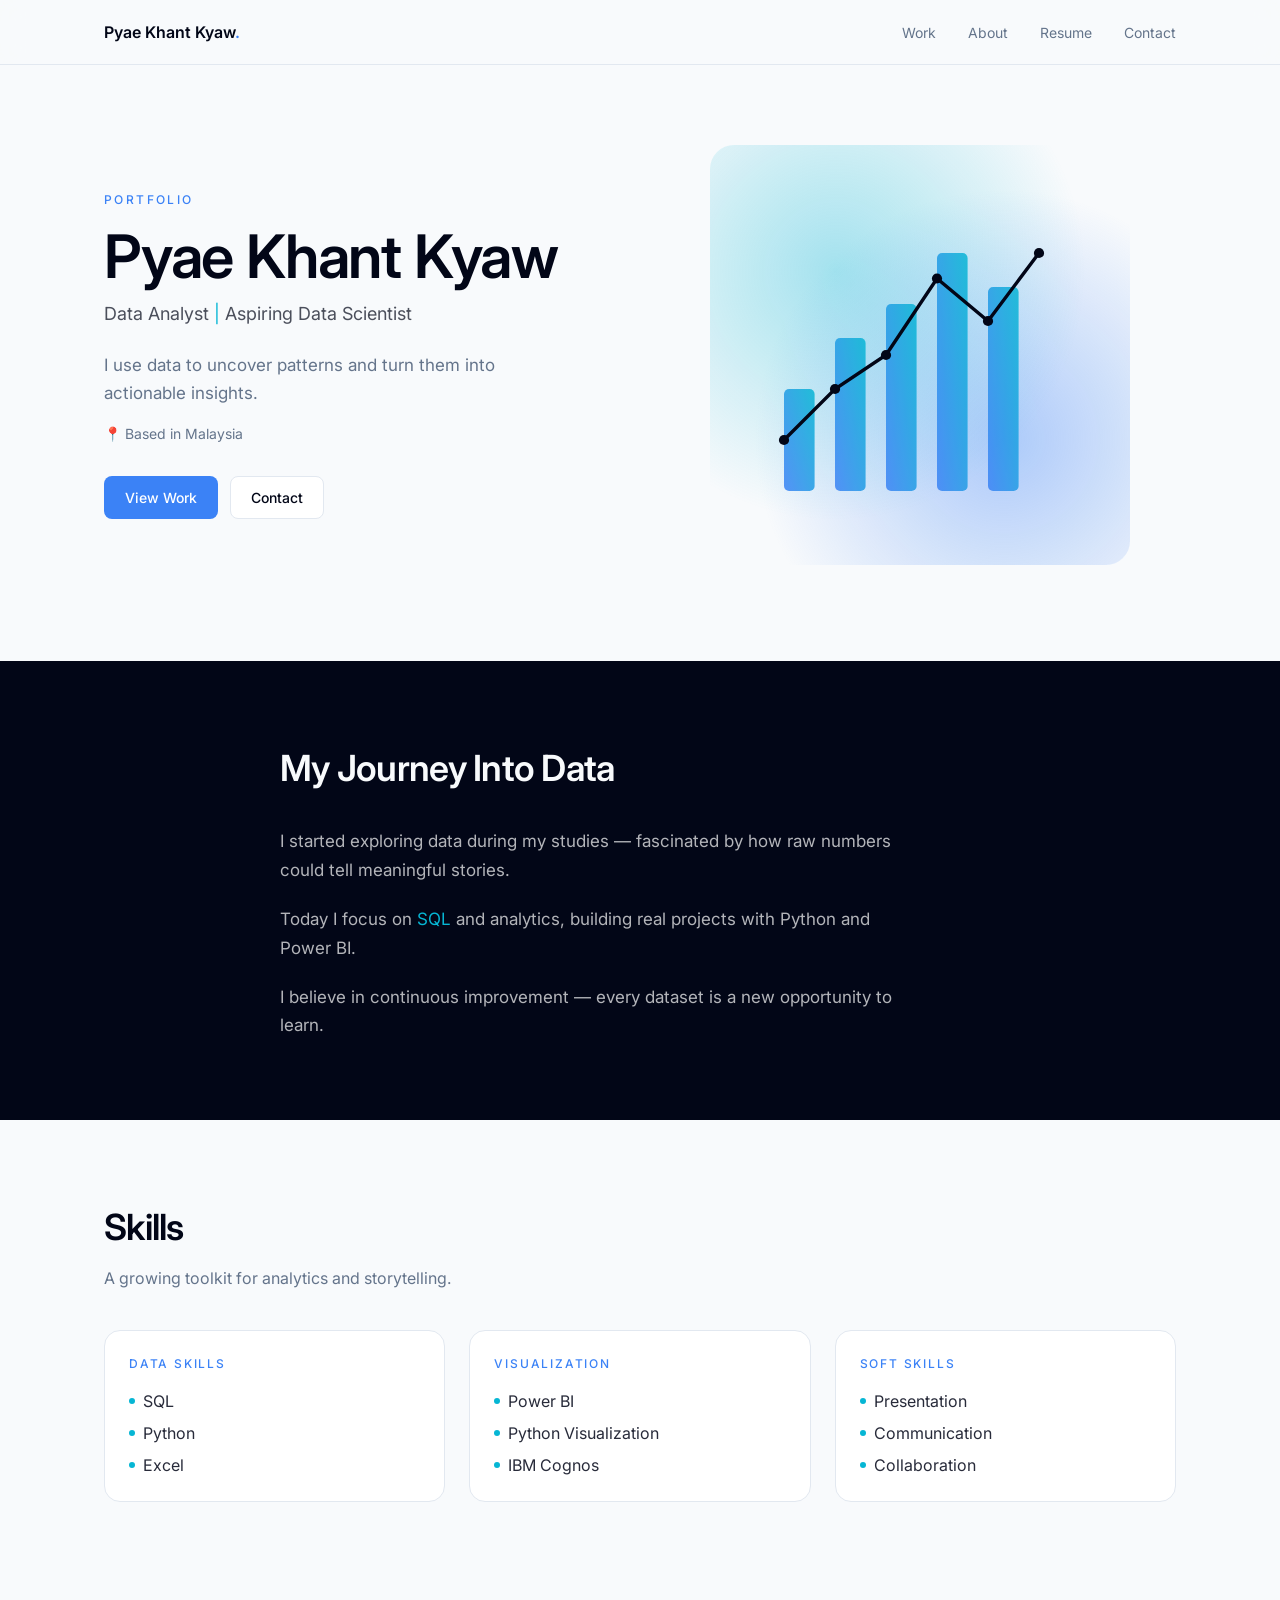
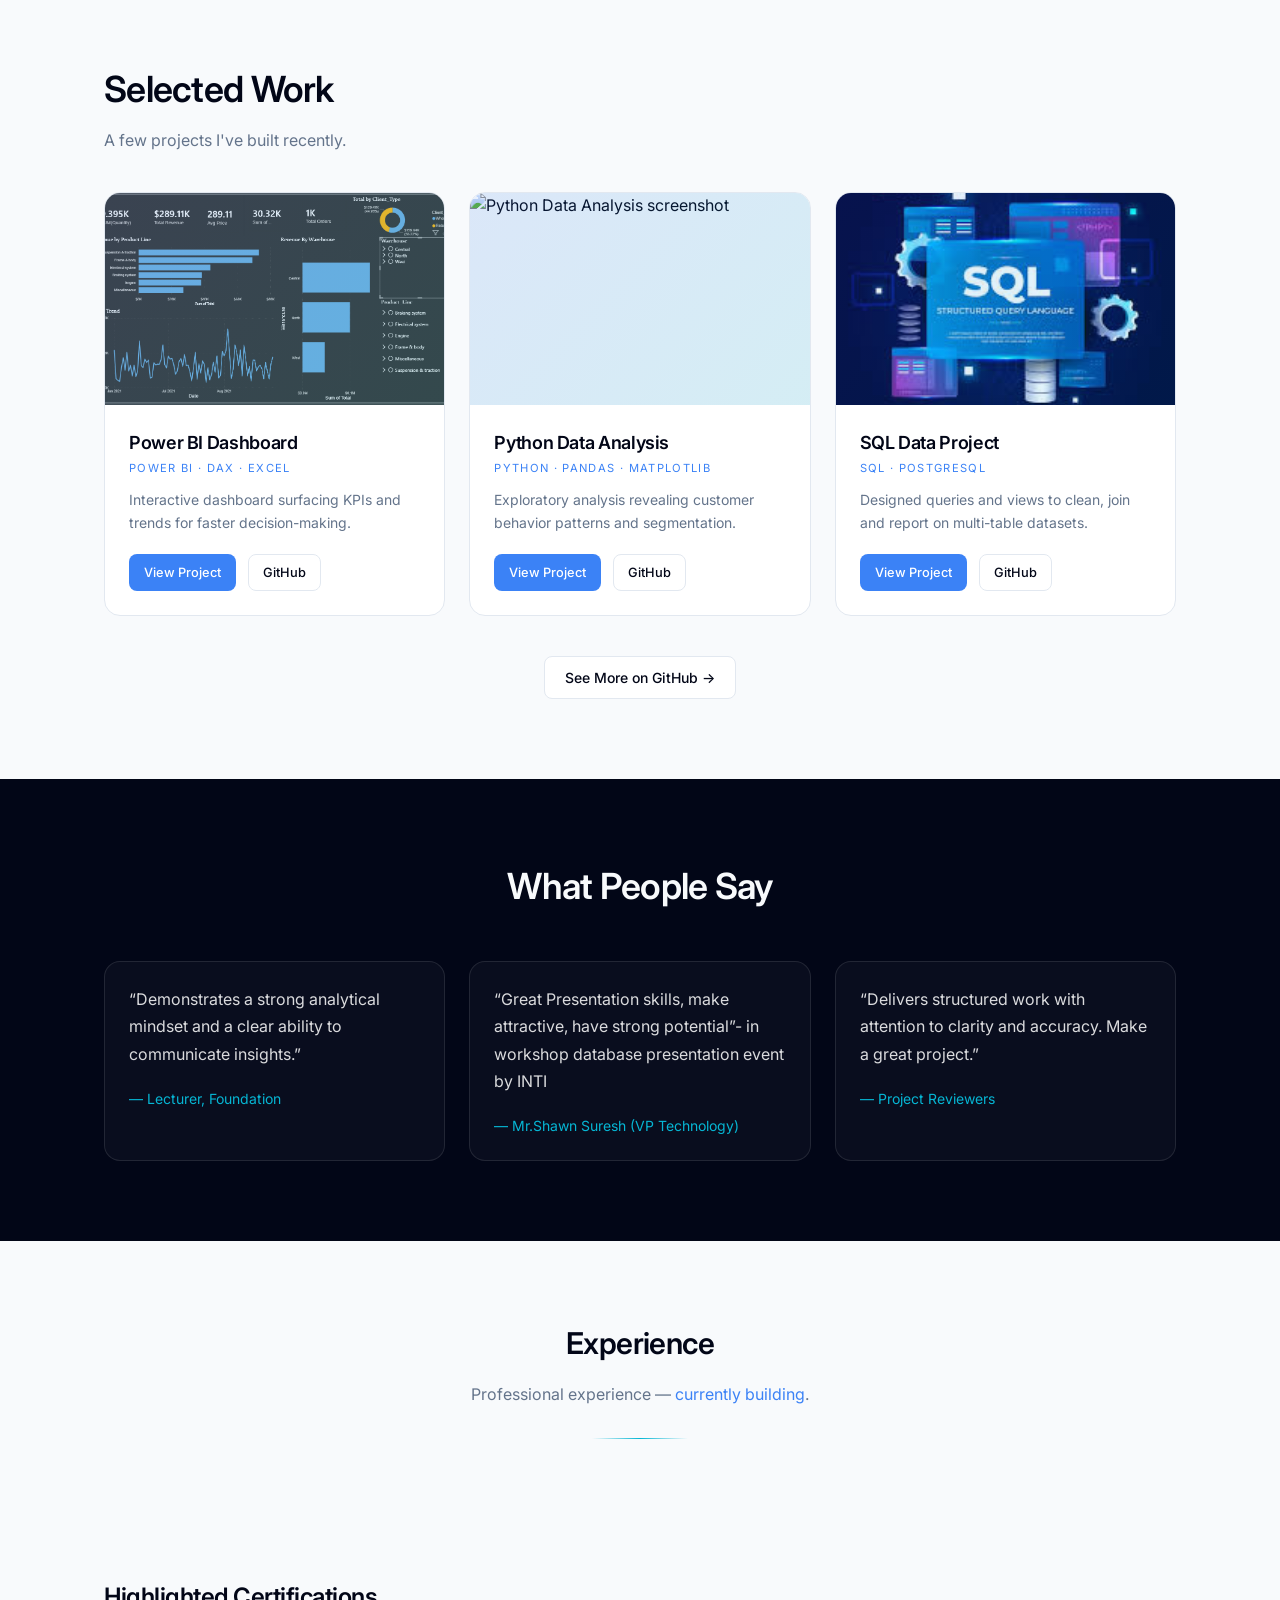
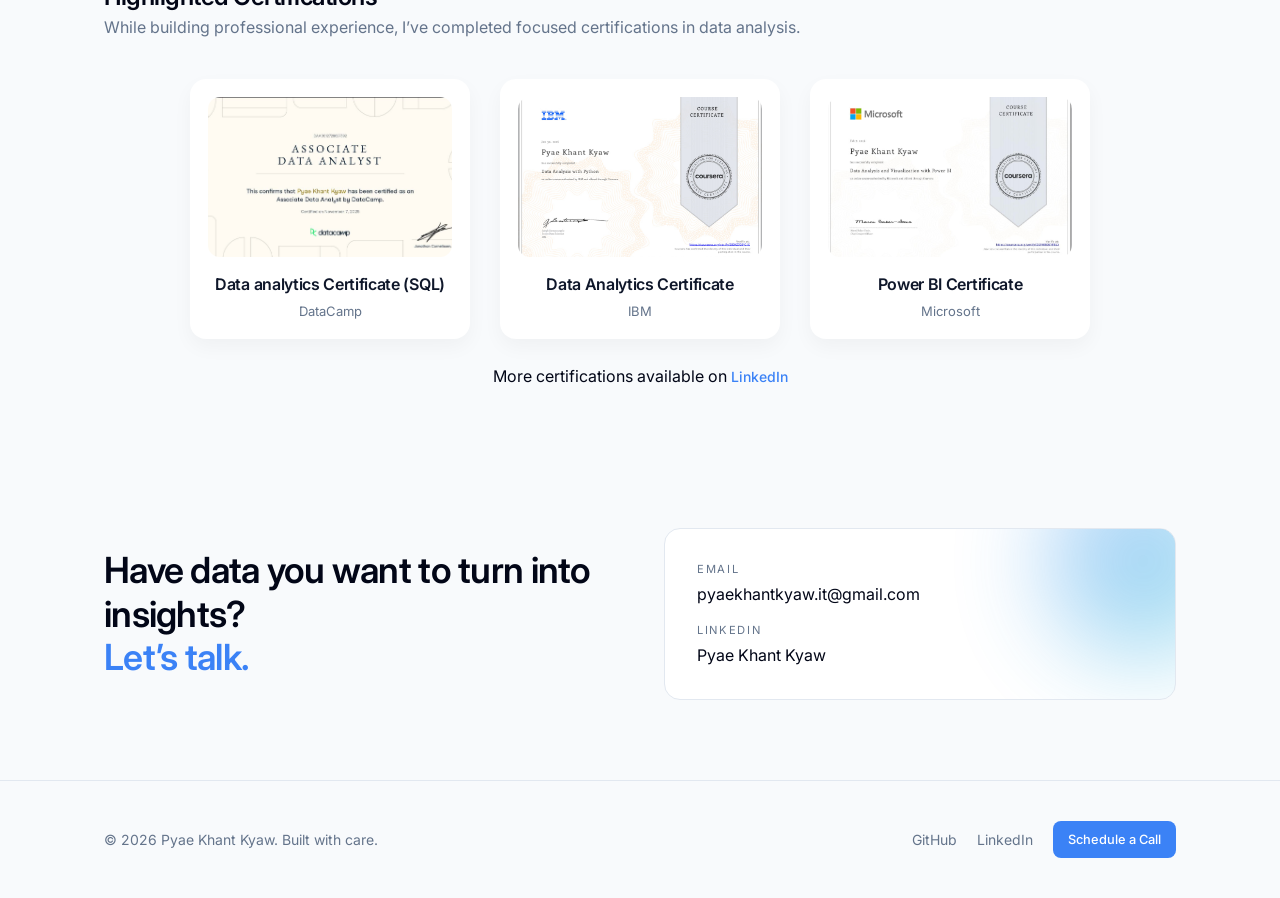
==== index.html @ e55e80cf "Add files via upload" ====
<!DOCTYPE html>
<html lang="en">
<head>
  <meta charset="UTF-8" />
  <meta name="viewport" content="width=device-width, initial-scale=1.0" />
  <title>Data Analyst Portfolio | Aspiring Data Scientist</title>
  <meta name="description" content="Portfolio of an aspiring Data Analyst & Data Scientist intern — projects in SQL, Python, and Power BI." />
  <link rel="stylesheet" href="styles.css" />
  <link rel="preconnect" href="https://fonts.googleapis.com">
  <link rel="preconnect" href="https://fonts.gstatic.com" crossorigin>
  <link href="https://fonts.googleapis.com/css2?family=Inter:wght@400;500;600;700&display=swap" rel="stylesheet">
</head>
<body>

  <!-- ============== NAVBAR ============== -->
  <header class="navbar">
    <nav class="nav-container">
      <a href="#home" class="nav-logo">Pyae Khant Kyaw<span class="dot">.</span></a>
      <ul class="nav-links">
        <li><a href="#work">Work</a></li>
        <li><a href="about.html">About</a></li>
        <li><a href="#resume">Resume</a></li>
        <li><a href="#contact">Contact</a></li>
      </ul>
    </nav>
  </header>

  <main>

    <!-- ============== HERO ============== -->
    <section id="home" class="hero">
      <div class="hero-left">
        <p class="eyebrow">Portfolio</p>
        <h1>Pyae Khant Kyaw</h1>
        <p class="title">Data Analyst <span class="sep">|</span> Aspiring Data Scientist</p>
        <p class="value">I use data to uncover patterns and turn them into actionable insights.</p>
        <p class="location">📍 Based in Malaysia</p>
        <div class="btn-row">
          <a href="#work" class="btn btn-primary">View Work</a>
          <a href="#contact" class="btn btn-outline">Contact</a>
        </div>
      </div>

      <div class="hero-right">
        <div class="viz-card">
          <div class="viz-glow"></div>
          <svg viewBox="0 0 200 200" class="viz-svg" xmlns="http://www.w3.org/2000/svg">
            <defs>
              <linearGradient id="g1" x1="0" y1="1" x2="1" y2="0">
                <stop offset="0%" stop-color="#3B82F6" />
                <stop offset="100%" stop-color="#06B6D4" />
              </linearGradient>
            </defs>
            <g fill="url(#g1)" opacity="0.85">
              <rect x="20"  y="120" width="18" height="60"  rx="3" />
              <rect x="50"  y="90"  width="18" height="90"  rx="3" />
              <rect x="80"  y="70"  width="18" height="110" rx="3" />
              <rect x="110" y="40"  width="18" height="140" rx="3" />
              <rect x="140" y="60"  width="18" height="120" rx="3" />
            </g>
            <polyline fill="none" stroke="#020617" stroke-width="2" stroke-linecap="round"
              points="20,150 50,120 80,100 110,55 140,80 170,40" />
            <g fill="#020617">
              <circle cx="20"  cy="150" r="3" />
              <circle cx="50"  cy="120" r="3" />
              <circle cx="80"  cy="100" r="3" />
              <circle cx="110" cy="55"  r="3" />
              <circle cx="140" cy="80"  r="3" />
              <circle cx="170" cy="40"  r="3" />
            </g>
          </svg>
        </div>
      </div>
    </section>

    <!-- ============== JOURNEY (dark) ============== -->
    <section id="about" class="journey">
      <div class="container">
        <h2>My Journey Into Data</h2>
        <div class="journey-text">
          <p>I started exploring data during my studies — fascinated by how raw numbers could tell meaningful stories.</p>
          <p>Today I focus on <span class="cyan">SQL</span> and analytics, building real projects with Python and Power BI.</p>
          <p>I believe in continuous improvement — every dataset is a new opportunity to learn.</p>
        </div>
      </div>
    </section>

    <!-- ============== SKILLS ============== -->
    <section class="skills">
      <div class="container">
        <h2>Skills</h2>
        <p class="section-sub">A growing toolkit for analytics and storytelling.</p>
        <div class="skills-grid">
          <div class="skill-card">
            <h3>Data Skills</h3>
            <ul>
              <li>SQL</li><li>Python</li><li>Excel</li>
            </ul>
          </div>
          <div class="skill-card">
            <h3>Visualization</h3>
            <ul>
              <li>Power BI</li><li>Python Visualization</li><li>IBM Cognos</li>
            </ul>
          </div>
          <div class="skill-card">
            <h3>Soft Skills</h3>
            <ul>
              <li>Presentation</li><li>Communication</li><li>Collaboration</li>
            </ul>
          </div>
        </div>
      </div>
    </section>

    <!-- ============== WORK ============== -->
    <section id="work" class="work">
      <div class="container">
        <h2>Selected Work</h2>
        <p class="section-sub">A few projects I've built recently.</p>

        <div class="projects-grid">

          <!-- Project 1 -->
          <article class="project-card">
            <div class="project-img">
              <!-- TODO: add your project screenshot -->
              <img src="images/executive_summary.png" alt="Power BI Dashboard screenshot" />
              <div class="project-img-overlay"></div>
            </div>
            <div class="project-body">
              <h3>Power BI Dashboard</h3>
              <p class="tools">Power BI · DAX · Excel</p>
              <p class="desc">Interactive dashboard surfacing KPIs and trends for faster decision-making.</p>
              <div class="btn-row small">
                <a href="https://github.com/pyaekhantkyaw/powerbi-automotive-sales-analysis/blob/main/README.md" class="btn btn-primary btn-sm">View Project</a>
                <a href="https://github.com/pyaekhantkyaw/powerbi-automotive-sales-analysis" class="btn btn-outline btn-sm">GitHub</a>
              </div>
            </div>
          </article>

          <!-- Project 2 -->
          <article class="project-card">
            <div class="project-img">
              <!-- TODO: add your project screenshot -->
              <img src="images/Python_Visual.png" alt="Python Data Analysis screenshot" />
              <div class="project-img-overlay"></div>
            </div>
            <div class="project-body">
              <h3>Python Data Analysis</h3>
              <p class="tools">Python · Pandas · Matplotlib</p>
              <p class="desc">Exploratory analysis revealing customer behavior patterns and segmentation.</p>
              <div class="btn-row small">
                <a href="https://github.com/pyaekhantkyaw/saleops_python_visual/blob/main/Python_Visual3.ipynb" class="btn btn-primary btn-sm">View Project</a>
                <a href="https://github.com/pyaekhantkyaw/saleops_python_visual" class="btn btn-outline btn-sm">GitHub</a>
              </div>
            </div>
          </article>

          <!-- Project 3 -->
          <article class="project-card">
            <div class="project-img">
              <!-- TODO: add your project screenshot -->
              <img src="images/images.jpg" alt="SQL Data Project screenshot" />
              <div class="project-img-overlay"></div>
            </div>
            <div class="project-body">
              <h3>SQL Data Project</h3>
              <p class="tools">SQL · PostgreSQL</p>
              <p class="desc">Designed queries and views to clean, join and report on multi-table datasets.</p>
              <div class="btn-row small">
                <a href="https://github.com/pyaekhantkyaw/saleops_business_analysis/blob/main/SaleOps_Business_Acumen.ipynb" class="btn btn-primary btn-sm">View Project</a>
                <a href="https://github.com/pyaekhantkyaw/saleops_business_analysis" class="btn btn-outline btn-sm">GitHub</a>
              </div>
            </div>
          </article>

        </div>

        <div class="see-more">
          <a href="https://github.com/pyaekhantkyaw" class="btn btn-outline">See More on GitHub →</a>
        </div>
      </div>
    </section>

    <!-- ============== TESTIMONIALS (dark) ============== -->
    <section class="testimonials">
      <div class="container center">
        <h2>What People Say</h2>
        <div class="quotes-grid">
          <blockquote>
            <p>“Demonstrates a strong analytical mindset and a clear ability to communicate insights.”</p>
            <footer>— Lecturer, Foundation</footer>
          </blockquote>
          <blockquote>
            <p>“Great Presentation skills, make attractive, have strong potential”- in workshop database presentation event by INTI</p>
            <footer>— Mr.Shawn Suresh (VP Technology)</footer>
          </blockquote>
          <blockquote>
            <p>“Delivers structured work with attention to clarity and accuracy. Make a great project.”</p>
            <footer>— Project Reviewers</footer>
          </blockquote>
        </div>
      </div>
    </section>

    <!-- ============== EXPERIENCE ============== -->
    <section id="resume" class="experience">
      <div class="container center">
        <h2>Experience</h2>
        <p class="muted">Professional experience — <span class="blue">currently building</span>.</p>
        <div class="divider"></div>
      </div>
    </section>
		<!-- ============== CERTIFICATIONS ============== -->
		<section id="certifications" class="certifications">
			<div class="container">

				<h2>Highlighted Certifications</h2>
				<p class="muted">
					While building professional experience, I’ve completed focused certifications in data analysis.
				</p>

				<div class="cert-grid">

					<div class="cert-card">
						<div class="cert-img">
							<img src="images/datacampsql.jpg" alt="SQL Certificate">
						</div>
						<h3>Data analytics Certificate (SQL)</h3>
						<p>DataCamp</p>
					</div>

					<div class="cert-card">
						<div class="cert-img">
							<img src="images/python.jpg" alt="Data Analytics Certificate">
						</div>
						<h3>Data Analytics Certificate</h3>
						<p>IBM</p>
					</div>

					<div class="cert-card">
						<div class="cert-img">
							<img src="images/powerbi.jpg" alt="Power BI Certificate">
						</div>
						<h3>Power BI Certificate</h3>
						<p>Microsoft</p>
					</div>

				</div>

				<p class="more">
					More certifications available on 
					<a href="https://www.linkedin.com/in/pyae-khant-kyaw-591726390/" target="_blank">LinkedIn</a>
				</p>

			</div>
		</section>
    <!-- ============== CONTACT ============== -->
    <section id="contact" class="contact">
      <div class="container contact-grid">
        <div>
          <h2>
            Have data you want to turn into insights?<br />
            <span class="blue">Let’s talk.</span>
          </h2>
        </div>
        <div class="contact-card">
          <div class="contact-glow"></div>
          <div class="contact-item">
            <p class="label">Email</p>
            <p class="value-line"><a href="mailto:pyaekhantkyaw.it@gmail.com">pyaekhantkyaw.it@gmail.com</a></p>
          </div>
          <div class="contact-item">
            <p class="label">LinkedIn</p>
            <p class="value-line"><a href="https://www.linkedin.com/in/pyae-khant-kyaw-591726390/" target="_blank">Pyae Khant Kyaw</a></p>
          </div>
        </div>
      </div>
    </section>

  </main>

  <!-- ============== FOOTER ============== -->
  <footer class="footer">
    <div class="container footer-inner">
      <p class="muted small">© <span id="year"></span> Pyae Khant Kyaw. Built with care.</p>
      <div class="footer-links">
        <a href="https://github.com/pyaekhantkyaw">GitHub</a>
        <a href="https://www.linkedin.com/in/pyae-khant-kyaw-591726390/">LinkedIn</a>
        <a href="https://calendar.google.com/calendar/u/0?cid=Y2ZiMjM1ZjU1NjY0MGQ3ZDFmNWQ0ZWYyZDZlMmE2YzA1ZGVkMGUxMDE3NmE3ZjllOTNkNTdiM2YxNDUwNTkzNUBncm91cC5jYWxlbmRhci5nb29nbGUuY29t" class="btn btn-primary btn-sm">Schedule a Call</a>
      </div>
    </div>
  </footer>

  <script>document.getElementById('year').textContent = new Date().getFullYear();</script>
</body>
</html>
---- styles.css ----
/* ============================================
   Personal Portfolio — Clean, Minimal, Data-Focused
   Palette: #F8FAFC bg · #020617 dark · #3B82F6 blue · #06B6D4 cyan
   ============================================ */

/* ---------- Reset & Base ---------- */
*, *::before, *::after { box-sizing: border-box; }
html { scroll-behavior: smooth; }
body {
  margin: 0;
  font-family: 'Inter', -apple-system, BlinkMacSystemFont, 'Segoe UI', sans-serif;
  background-color: #F8FAFC;
  color: #020617;
  line-height: 1.5;
  -webkit-font-smoothing: antialiased;
}
img { max-width: 100%; display: block; }
a { color: inherit; text-decoration: none; }
ul { list-style: none; padding: 0; margin: 0; }
h1, h2, h3 { margin: 0; letter-spacing: -0.02em; font-weight: 600; }
p { margin: 0; }

.container { max-width: 1120px; margin: 0 auto; padding: 0 24px; }
.center { text-align: center; }
.muted { color: #64748B; }
.small { font-size: 0.875rem; }
.blue { color: #3B82F6; }
.cyan { color: #06B6D4; }

.section-sub { color: #64748B; margin-top: 12px; }

/* ---------- Buttons ---------- */
.btn {
  display: inline-flex;
  align-items: center;
  justify-content: center;
  padding: 10px 20px;
  border-radius: 8px;
  font-size: 0.875rem;
  font-weight: 500;
  transition: all 0.2s ease;
  cursor: pointer;
  border: 1px solid transparent;
}
.btn-sm { padding: 8px 14px; font-size: 0.8rem; }
.btn-primary { background: #3B82F6; color: #fff; }
.btn-primary:hover { background: #2563EB; }
.btn-outline {
  background: #fff;
  color: #020617;
  border-color: #E2E8F0;
}
.btn-outline:hover { background: #F1F5F9; }
.btn-row { margin-top: 32px; display: flex; flex-wrap: wrap; gap: 12px; }
.btn-row.small { margin-top: 20px; }

/* ---------- Navbar ---------- */
.navbar {
  position: sticky; top: 0; z-index: 50;
  background: rgba(248, 250, 252, 0.8);
  backdrop-filter: blur(12px);
  -webkit-backdrop-filter: blur(12px);
  border-bottom: 1px solid #E2E8F0;
}
.nav-container {
  max-width: 1120px; margin: 0 auto; padding: 0 24px;
  height: 64px; display: flex; align-items: center; justify-content: space-between;
}
.nav-logo { font-weight: 600; font-size: 1rem; }
.nav-logo .dot { color: #3B82F6; }
.nav-links { display: flex; gap: 32px; font-size: 0.875rem; }
.nav-links a { color: #64748B; transition: color 0.15s; }
.nav-links a:hover { color: #020617; }

/* ---------- Hero ---------- */
.hero {
  max-width: 1120px; margin: 0 auto;
  padding: 80px 24px 96px;
  display: grid; grid-template-columns: 1fr 1fr; gap: 48px;
  align-items: center;
}
.eyebrow {
  text-transform: uppercase;
  letter-spacing: 0.2em; font-size: 0.75rem;
  color: #3B82F6; font-weight: 500; margin-bottom: 16px;
}
.hero h1 { font-size: clamp(2.5rem, 5vw, 3.75rem); line-height: 1.05; }
.hero .title { margin-top: 12px; font-size: 1.125rem; color: rgba(2, 6, 23, 0.7); }
.hero .title .sep { color: #06B6D4; }
.hero .value {
  margin-top: 24px; font-size: 1.0625rem; color: #64748B;
  max-width: 28rem; line-height: 1.65;
}
.hero .location { margin-top: 16px; color: #64748B; font-size: 0.875rem; }

/* hero data viz */
.hero-right { display: flex; justify-content: center; }
.viz-card {
  position: relative; width: 100%; max-width: 420px; aspect-ratio: 1 / 1;
  border-radius: 24px;
}
.viz-glow {
  position: absolute; inset: 0; border-radius: 24px;
  background:
    radial-gradient(circle at 30% 30%, rgba(6, 182, 212, 0.35), transparent 60%),
    radial-gradient(circle at 70% 70%, rgba(59, 130, 246, 0.40), transparent 60%);
}
.viz-svg { position: absolute; inset: 0; width: 100%; height: 100%; padding: 40px; }

/* ---------- Journey (dark) ---------- */
.journey {
  background: #020617; color: #F8FAFC;
}
.journey .container { max-width: 768px; padding-top: 80px; padding-bottom: 80px; }
.journey h2 { font-size: clamp(1.875rem, 3vw, 2.25rem); }
.journey-text { margin-top: 32px; max-width: 640px; display: flex; flex-direction: column; gap: 20px; }
.journey-text p { color: rgba(255, 255, 255, 0.7); font-size: 1.0625rem; line-height: 1.7; }

/* ---------- Skills ---------- */
.skills { padding: 80px 0; }
.skills h2 { font-size: clamp(1.875rem, 3vw, 2.25rem); }
.skills-grid {
  margin-top: 40px; display: grid; gap: 24px;
  grid-template-columns: repeat(3, 1fr);
}
.skill-card {
  background: #fff; border: 1px solid #E2E8F0; border-radius: 16px; padding: 24px;
  transition: box-shadow 0.2s;
}
.skill-card:hover { box-shadow: 0 1px 3px rgba(2, 6, 23, 0.05); }
.skill-card h3 {
  text-transform: uppercase; letter-spacing: 0.15em;
  font-size: 0.75rem; color: #3B82F6; font-weight: 500;
}
.skill-card ul { margin-top: 16px; display: flex; flex-direction: column; gap: 8px; }
.skill-card li { color: rgba(2, 6, 23, 0.85); display: flex; align-items: center; gap: 8px; }
.skill-card li::before {
  content: ''; display: inline-block;
  width: 6px; height: 6px; border-radius: 50%; background: #06B6D4;
}

/* ---------- Work ---------- */
.work { padding: 80px 0; }
.work h2 { font-size: clamp(1.875rem, 3vw, 2.25rem); }
.projects-grid {
  margin-top: 40px; display: grid; gap: 24px;
  grid-template-columns: repeat(3, 1fr);
}
.project-card {
  background: #fff; border: 1px solid #E2E8F0; border-radius: 16px;
  overflow: hidden; display: flex; flex-direction: column;
  transition: box-shadow 0.2s, transform 0.2s;
}
.project-card:hover { box-shadow: 0 8px 24px rgba(2, 6, 23, 0.08); }
.project-img {
  position: relative; aspect-ratio: 16 / 10; background: #F1F5F9; overflow: hidden;
}
.project-img img { width: 100%; height: 100%; object-fit: cover; }
.project-img-overlay {
  position: absolute; inset: 0; pointer-events: none;
  background: linear-gradient(135deg, rgba(59,130,246,0.12), rgba(6,182,212,0.12));
}
.project-body { padding: 24px; display: flex; flex-direction: column; flex: 1; }
.project-body h3 { font-size: 1.125rem; }
.project-body .tools {
  margin-top: 4px; font-size: 0.7rem;
  text-transform: uppercase; letter-spacing: 0.12em;
  color: #3B82F6;
}
.project-body .desc { margin-top: 12px; font-size: 0.875rem; color: #64748B; line-height: 1.6; flex: 1; }
.see-more { margin-top: 40px; display: flex; justify-content: center; }

/* ---------- Testimonials (dark) ---------- */
.testimonials { background: #020617; color: #F8FAFC; }
.testimonials .container { padding-top: 80px; padding-bottom: 80px; }
.testimonials h2 { font-size: clamp(1.875rem, 3vw, 2.25rem); }
.quotes-grid {
  margin-top: 48px; display: grid; gap: 24px;
  grid-template-columns: repeat(3, 1fr);
}
.testimonials blockquote {
  margin: 0; padding: 24px; text-align: left;
  background: rgba(255, 255, 255, 0.03);
  border: 1px solid rgba(255, 255, 255, 0.10);
  border-radius: 16px;
}
.testimonials blockquote p { color: rgba(255, 255, 255, 0.85); line-height: 1.7; }
.testimonials blockquote footer {
  margin-top: 20px; font-size: 0.875rem; color: #06B6D4;
}

/* ---------- Experience ---------- */
.experience { padding: 80px 0; }
.experience h2 { font-size: clamp(1.5rem, 2.5vw, 1.875rem); }
.experience .muted { margin-top: 16px; }
.divider {
  margin: 32px auto 0; height: 1px; width: 96px;
  background: linear-gradient(to right, transparent, #06B6D4, transparent);
}
/* CERTIFICATIONS */
.certifications {
  padding: 60px 20px;
  font-family: 'Inter', sans-serif;
}

/* GRID */
.cert-grid {
  display: flex;
  gap: 30px;
  margin-top: 40px;
  flex-wrap: wrap;
  justify-content: center;
}

/* CARD */
.cert-card {
  background: #ffffff;
  border-radius: 16px;
  padding: 18px;
  width: 280px;
  text-align: center;
  box-shadow: 0 8px 20px rgba(0,0,0,0.04);
  transition: all 0.3s ease;
}

/* FLOAT HOVER EFFECT */
.cert-card:hover {
  transform: translateY(-10px);
  box-shadow: 0 20px 40px rgba(0,0,0,0.08);
}

/* IMAGE */
.cert-img {
  width: 100%;
  height: 160px;
  overflow: hidden;
  border-radius: 12px;
  margin-bottom: 15px;
  background: #e2e8f0;
}

.cert-img img {
  width: 100%;
  height: 100%;
  object-fit: cover;
}

/* TITLE */
.cert-card h3 {
  margin: 10px 0 6px;
  font-size: 16px;
  font-weight: 600;
  color: #0f172a;
}

/* DESCRIPTION */
.cert-card p {
  font-size: 13px;
  font-weight: 400;
  color: #64748b;
  line-height: 1.5;
}

/* LINK */
.more {
  margin-top: 25px;
  text-align: center;
}

.more a {
  font-size: 14px;
  font-weight: 500;
  color: #3B82F6;
  text-decoration: none;
  transition: color 0.2s ease;
}

.more a:hover {
  color: #2563eb;
}
/* ---------- Contact ---------- */
.contact { padding: 80px 0; }
.contact-grid {
  display: grid; grid-template-columns: 1fr 1fr; gap: 48px; align-items: center;
}
.contact h2 {
  font-size: clamp(1.875rem, 3vw, 2.25rem); line-height: 1.2;
}
.contact-card {
  position: relative; overflow: hidden;
  background: #fff; border: 1px solid #E2E8F0; border-radius: 16px;
  padding: 32px;
}
.contact-glow {
  position: absolute; top: -64px; right: -64px;
  width: 192px; height: 192px; border-radius: 50%;
  background: linear-gradient(135deg, #3B82F6, #06B6D4);
  opacity: 0.4; filter: blur(48px);
}
.contact-item { position: relative; margin-bottom: 16px; }
.contact-item:last-child { margin-bottom: 0; }
.contact-item .label {
  text-transform: uppercase; letter-spacing: 0.15em;
  font-size: 0.7rem; color: #64748B;
}
.contact-item .value-line { margin-top: 4px; color: #020617; }

/* ---------- Footer ---------- */
.footer { border-top: 1px solid #E2E8F0; }
.footer-inner {
  padding: 40px 24px;
  display: flex; align-items: center; justify-content: space-between; gap: 24px;
  flex-wrap: wrap;
}
.footer-links { display: flex; align-items: center; gap: 20px; font-size: 0.875rem; }
.footer-links a { color: #64748B; transition: color 0.15s; }
.footer-links a:hover { color: #020617; }
.footer-links a.btn { color: #fff; }

/* ============================================
   RESPONSIVE
   ============================================ */
@media (max-width: 900px) {
  .hero { grid-template-columns: 1fr; padding: 56px 24px 72px; gap: 40px; }
  .hero-right { order: -1; }
  .viz-card { max-width: 320px; }
  .skills-grid,
  .projects-grid,
  .quotes-grid { grid-template-columns: 1fr 1fr; }
  .contact-grid { grid-template-columns: 1fr; gap: 32px; }
}

@media (max-width: 600px) {
  .nav-links { gap: 18px; font-size: 0.8rem; }
  .skills-grid,
  .projects-grid,
  .quotes-grid { grid-template-columns: 1fr; }
  .footer-inner { flex-direction: column; text-align: center; }
}
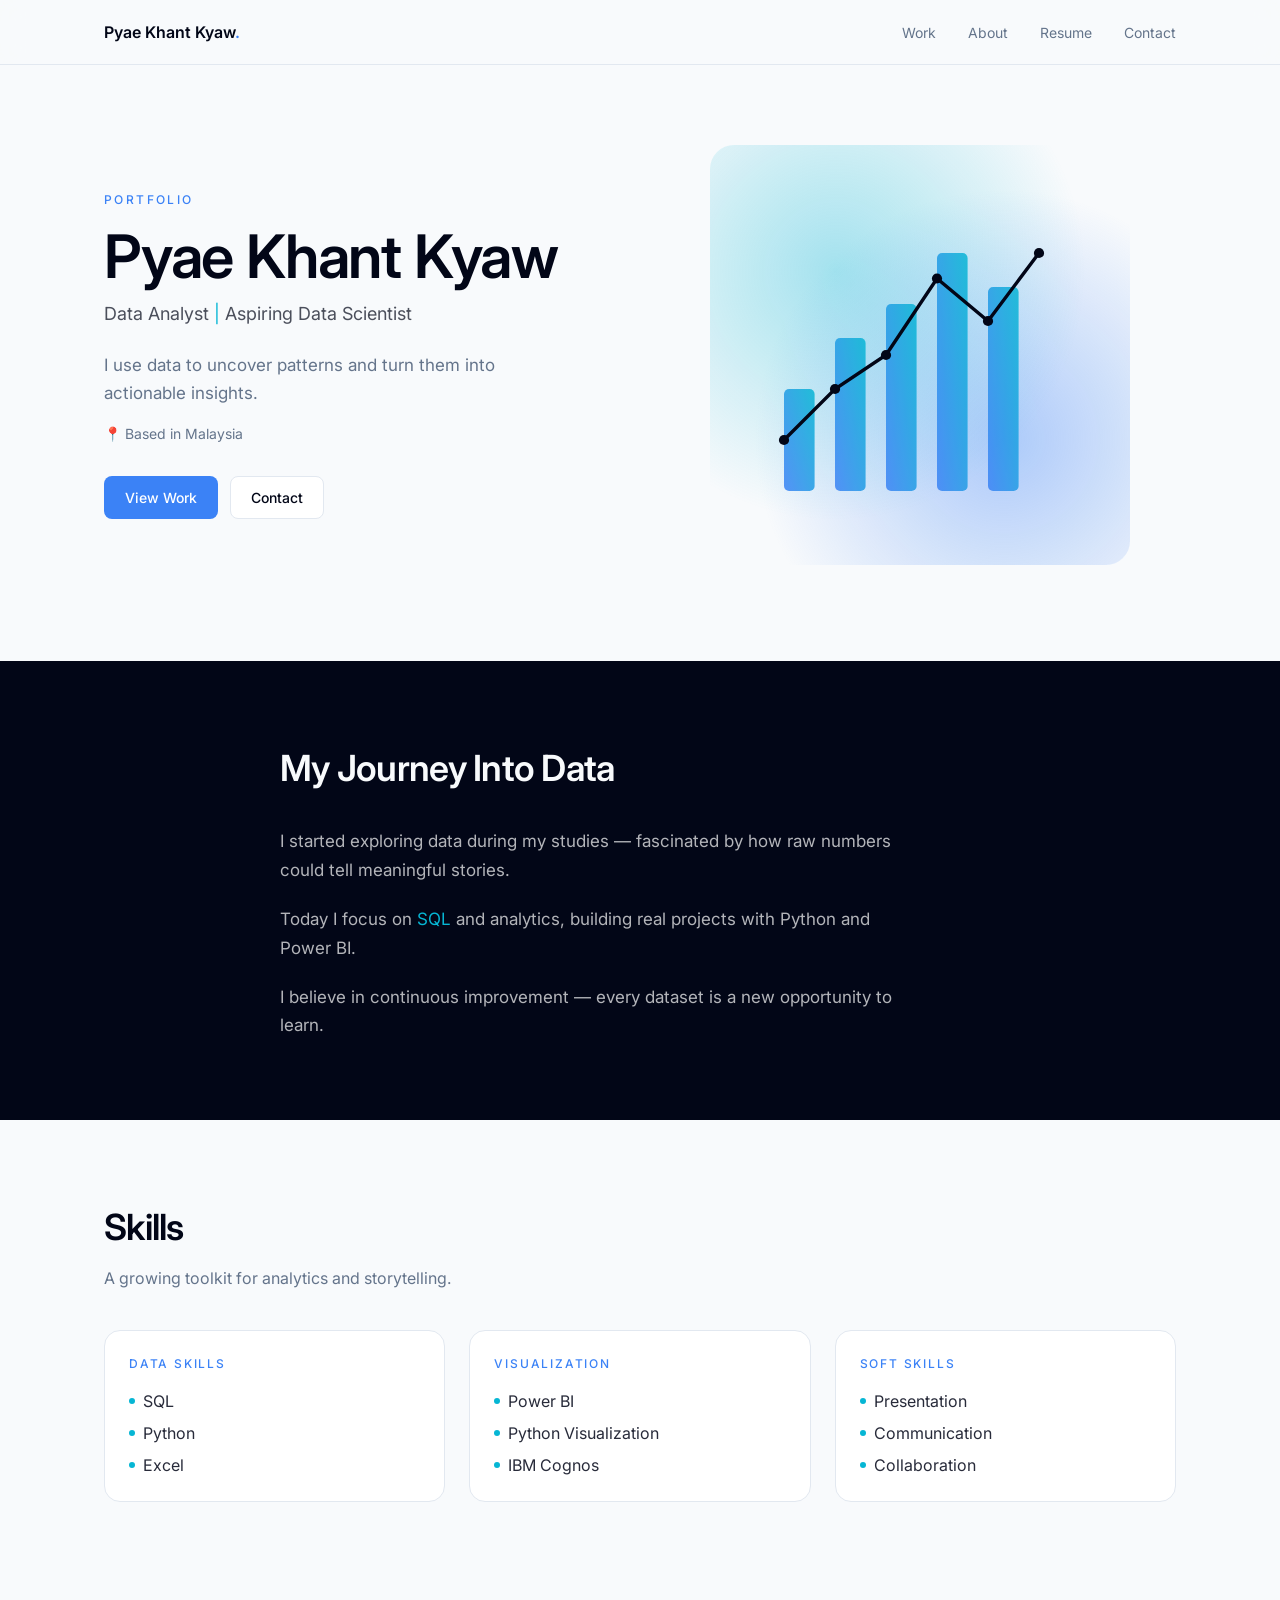
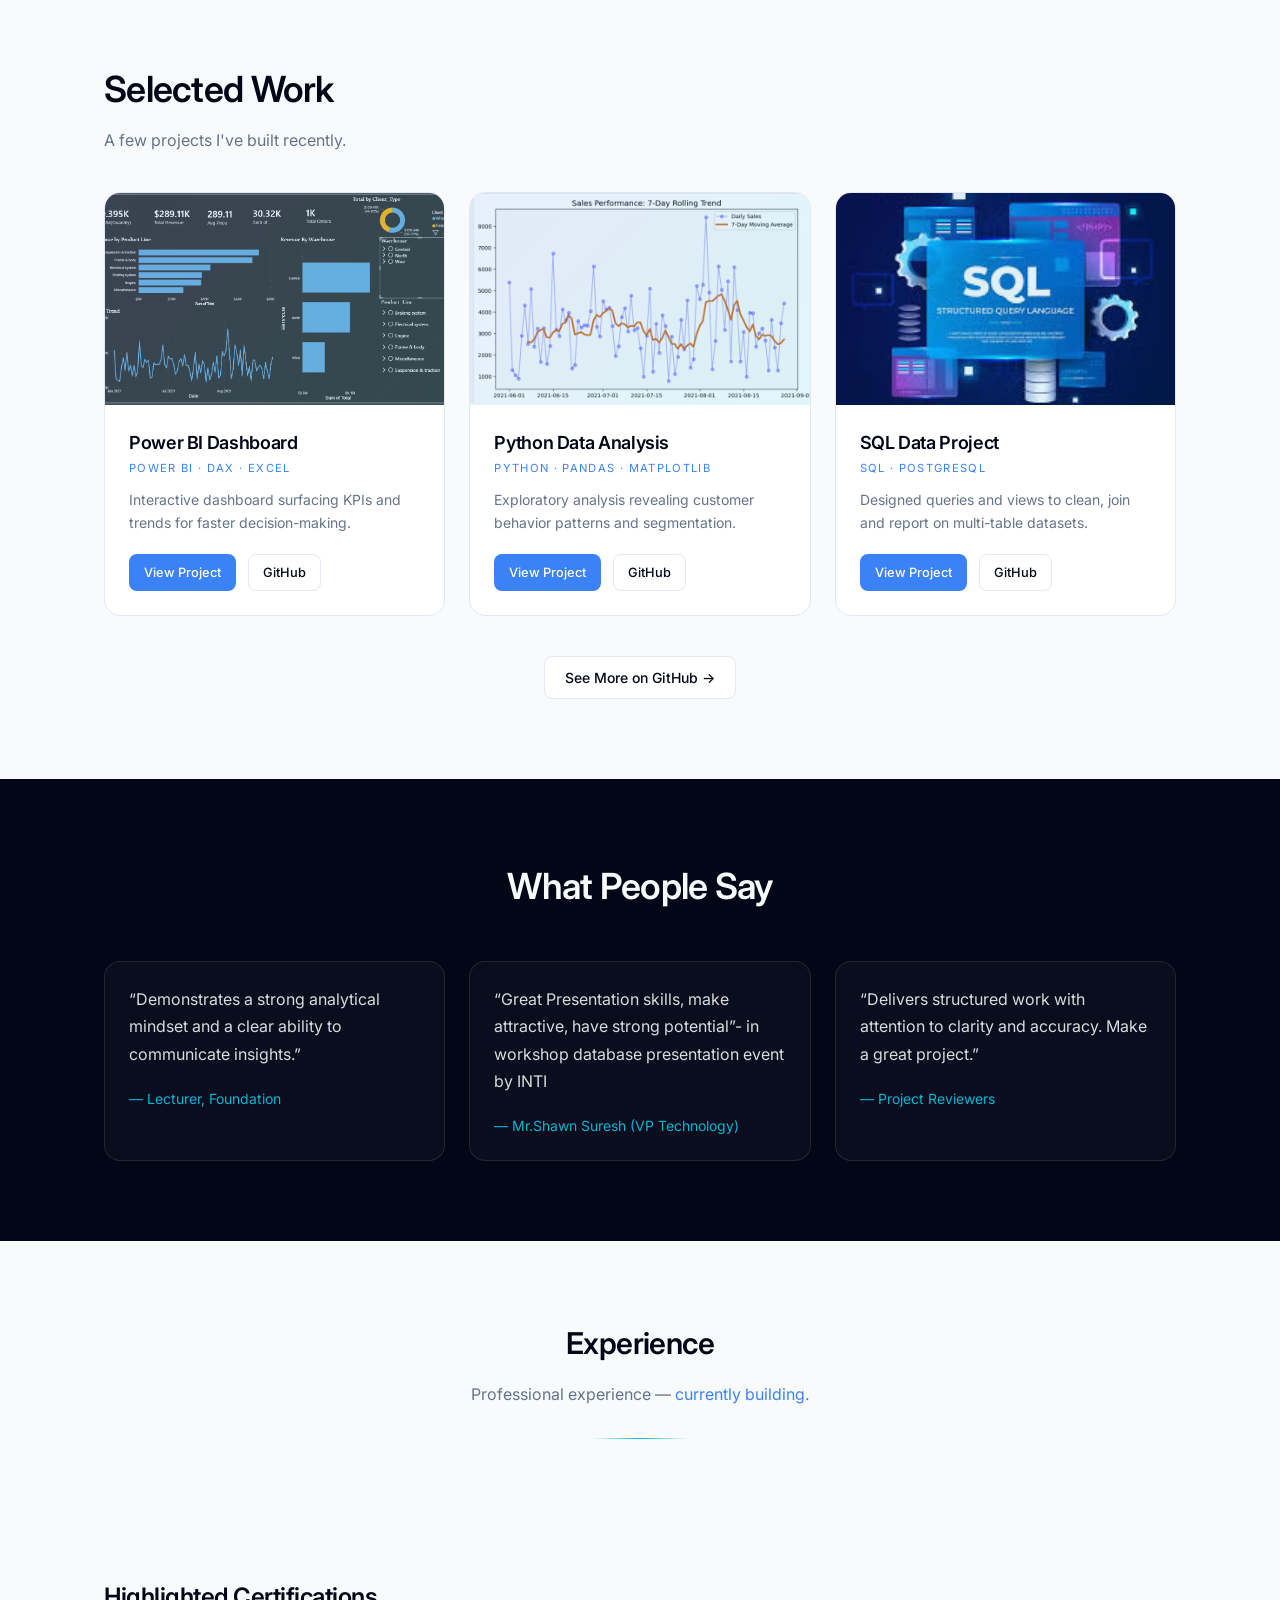
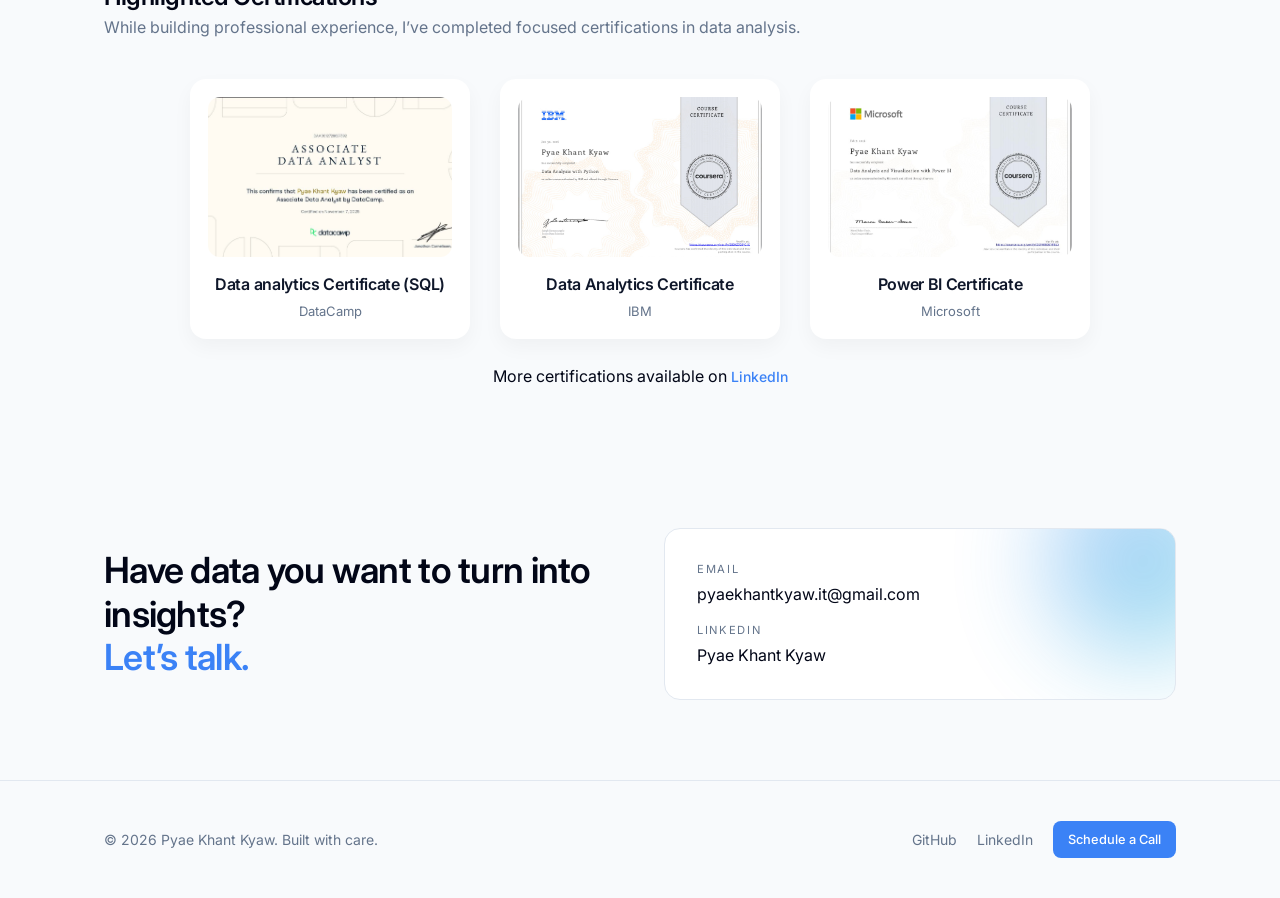
==== commit ef81933a: "Fix image filename case in index.html" ====
--- a/index.html
+++ b/index.html
@@ -143,7 +143,7 @@
           <article class="project-card">
             <div class="project-img">
               <!-- TODO: add your project screenshot -->
-              <img src="images/Python_Visual.png" alt="Python Data Analysis screenshot" />
+              <img src="images/python_visual.png" alt="Python Data Analysis screenshot" />
               <div class="project-img-overlay"></div>
             </div>
             <div class="project-body">
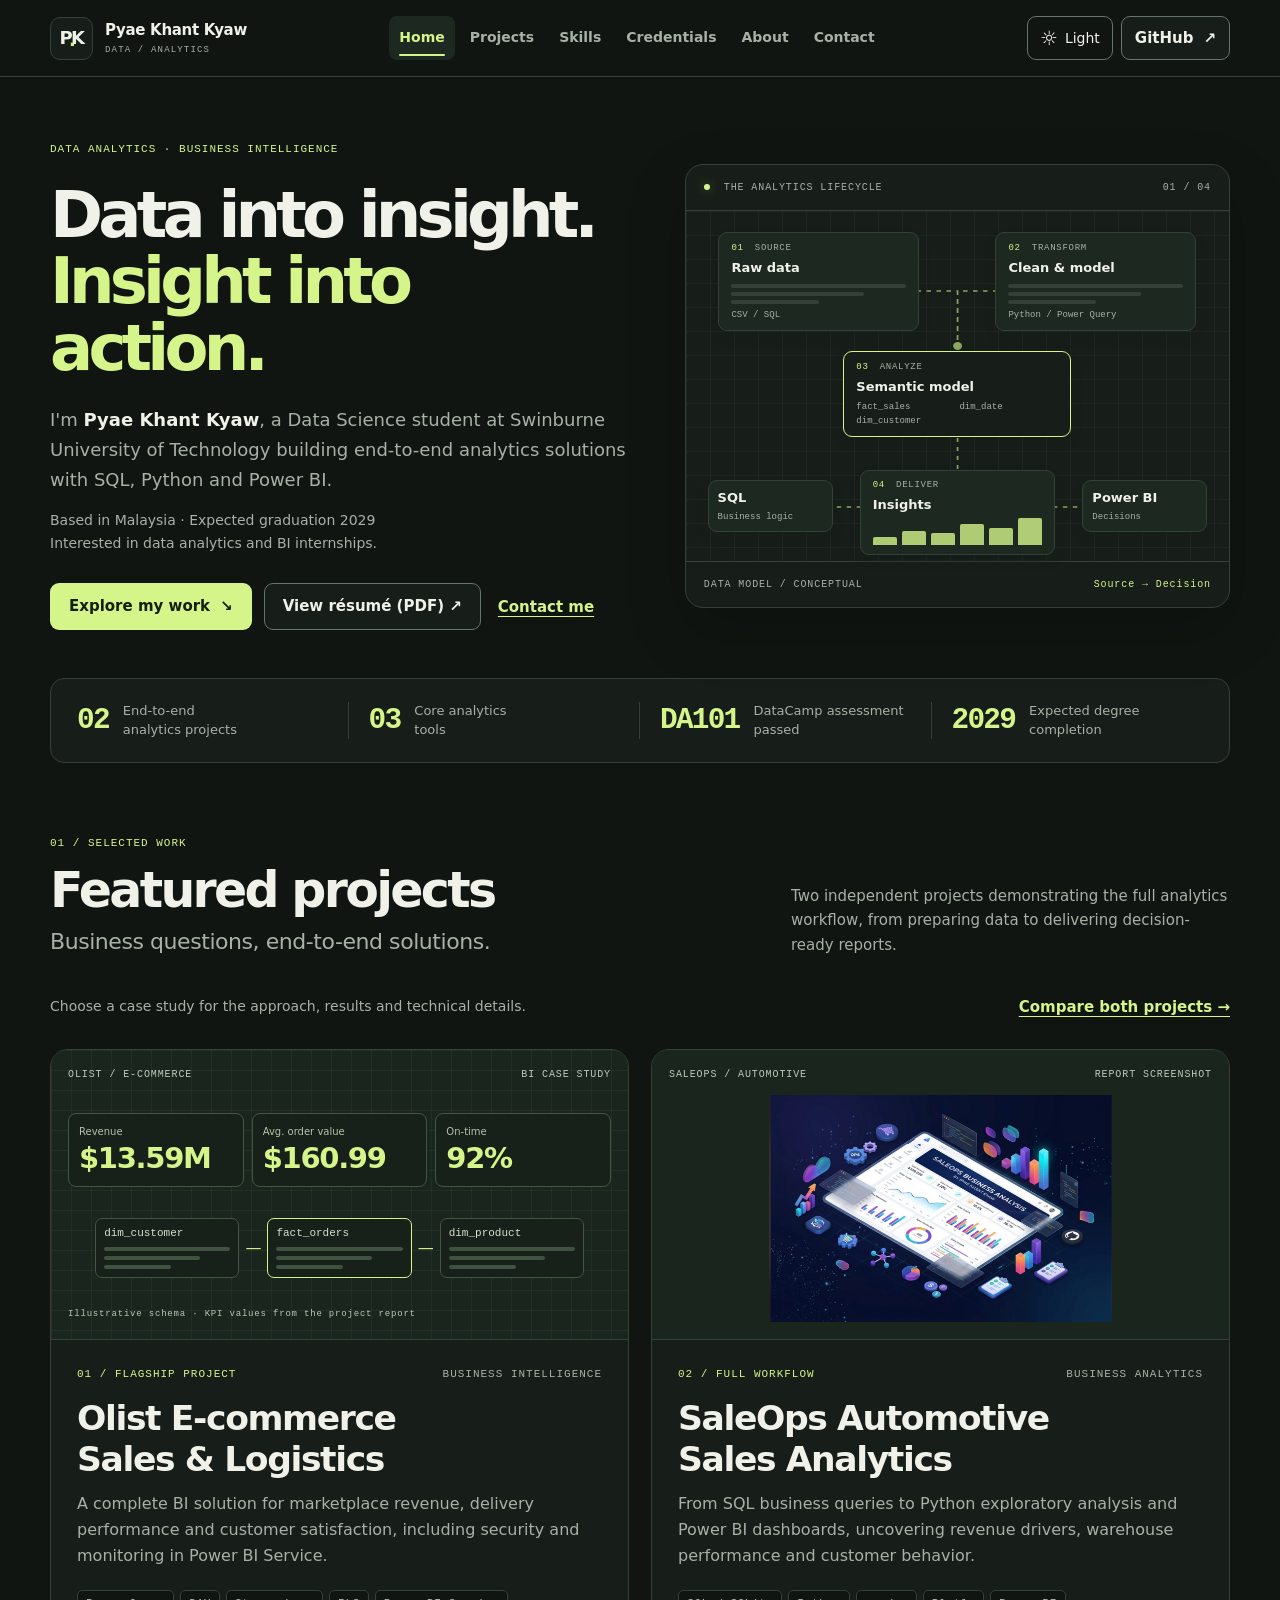
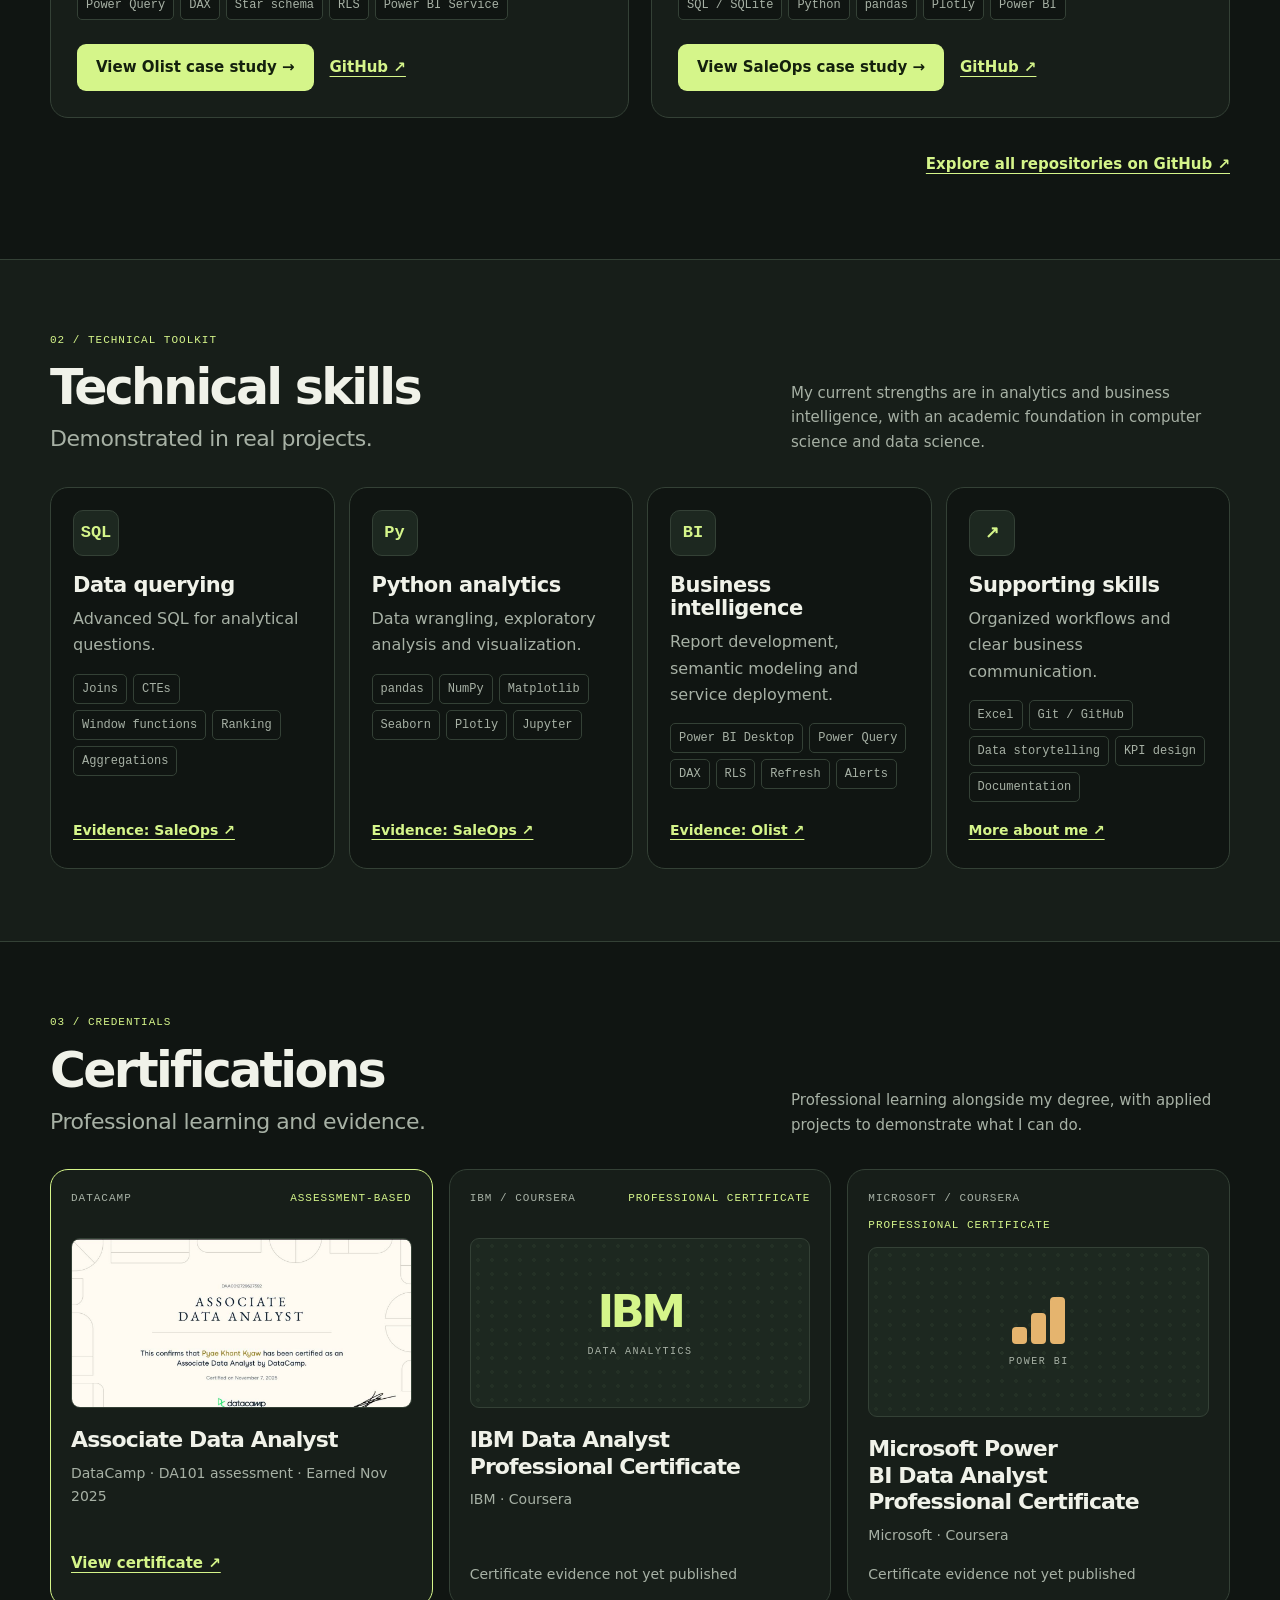
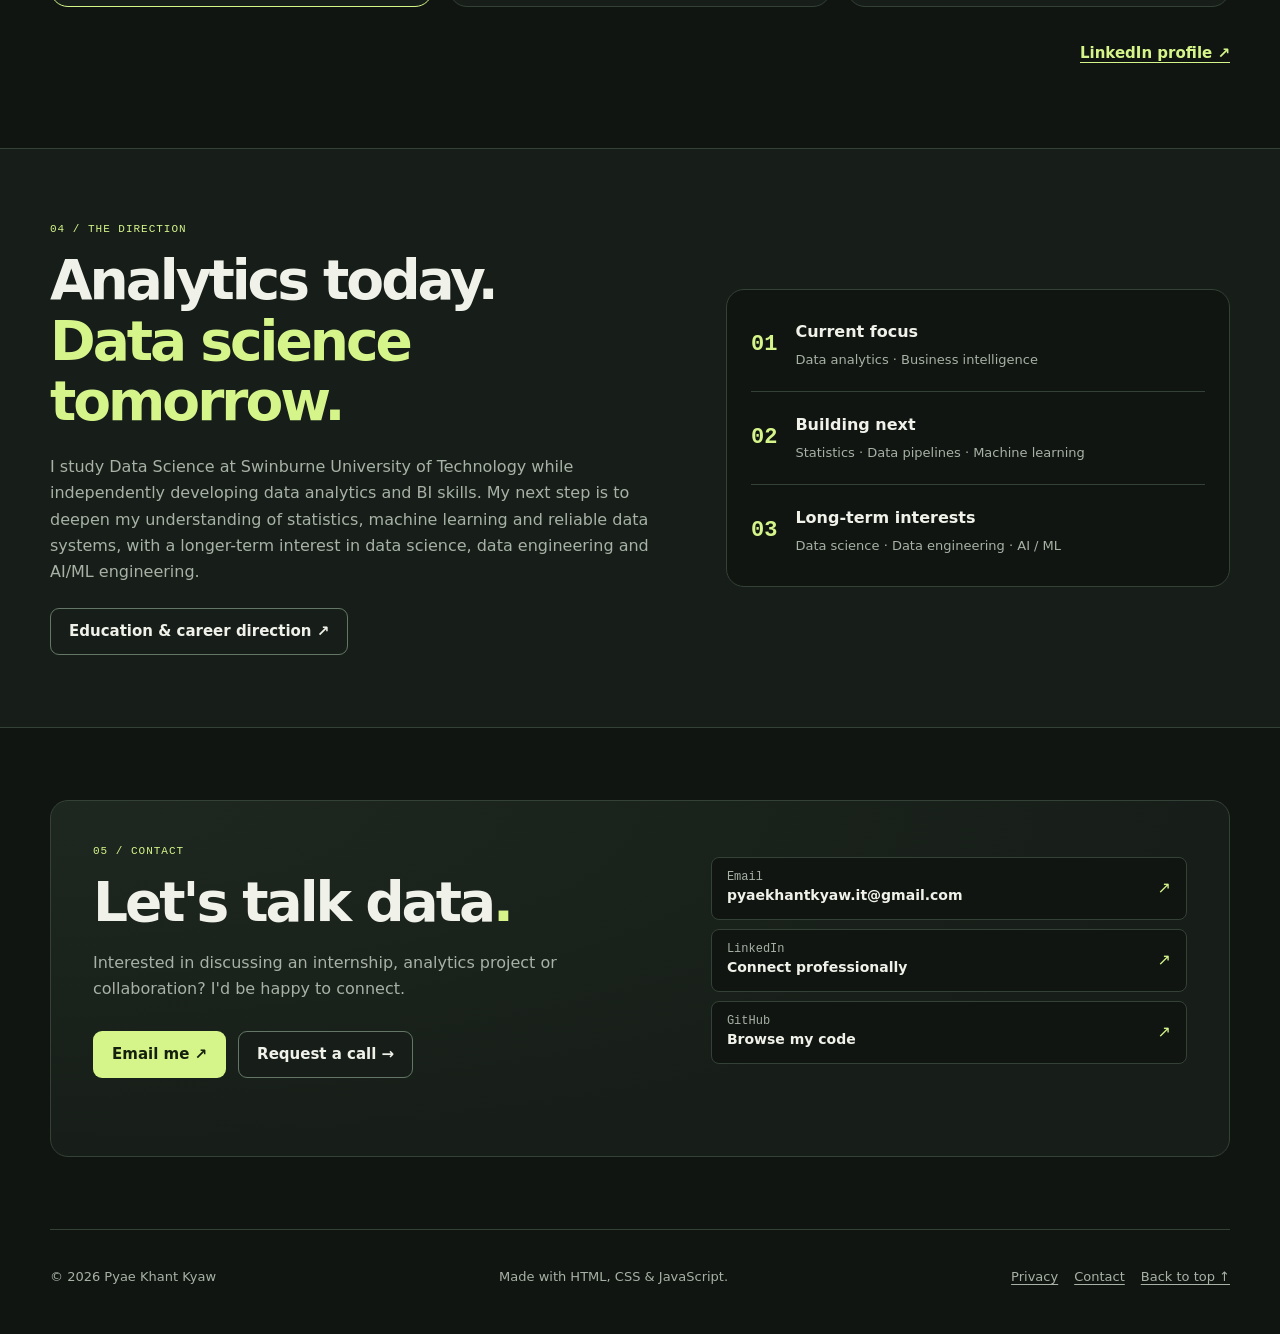
==== commit 82500013: "Commiting part2" ====
--- a/index.html
+++ b/index.html
@@ -1,298 +1,31 @@
 <!DOCTYPE html>
-<html lang="en">
+
+<html data-theme="dark" lang="en">
 <head>
-  <meta charset="UTF-8" />
-  <meta name="viewport" content="width=device-width, initial-scale=1.0" />
-  <title>Data Analyst Portfolio | Aspiring Data Scientist</title>
-  <meta name="description" content="Portfolio of an aspiring Data Analyst & Data Scientist intern — projects in SQL, Python, and Power BI." />
-  <link rel="stylesheet" href="styles.css" />
-  <link rel="preconnect" href="https://fonts.googleapis.com">
-  <link rel="preconnect" href="https://fonts.gstatic.com" crossorigin>
-  <link href="https://fonts.googleapis.com/css2?family=Inter:wght@400;500;600;700&display=swap" rel="stylesheet">
+<meta charset="utf-8"/><meta content="width=device-width, initial-scale=1" name="viewport"/>
+<title>Pyae Khant Kyaw — Data Analytics &amp; BI Portfolio</title>
+<meta content="Explore Pyae Khant Kyaw's end-to-end analytics projects, SQL, Python and Power BI work, and data science studies at Swinburne University of Technology." name="description"/>
+<meta content="#101512" name="theme-color"/><meta content="Pyae Khant Kyaw | Data Analytics &amp; BI" property="og:title"/><meta content="From raw data to actionable insights. Explore my projects and connect." property="og:description"/><meta content="website" property="og:type"/>
+<link href="images/favicon.svg" rel="icon" type="image/svg+xml"/><script src="js/theme-init.js"></script><link href="styles.css" rel="stylesheet"/><script defer="" src="js/config.js"></script><script defer="" src="js/site.js"></script>
 </head>
 <body>
-
-  <!-- ============== NAVBAR ============== -->
-  <header class="navbar">
-    <nav class="nav-container">
-      <a href="#home" class="nav-logo">Pyae Khant Kyaw<span class="dot">.</span></a>
-      <ul class="nav-links">
-        <li><a href="#work">Work</a></li>
-        <li><a href="about.html">About</a></li>
-        <li><a href="#resume">Resume</a></li>
-        <li><a href="#contact">Contact</a></li>
-      </ul>
-    </nav>
-  </header>
-
-  <main>
-
-    <!-- ============== HERO ============== -->
-    <section id="home" class="hero">
-      <div class="hero-left">
-        <p class="eyebrow">Portfolio</p>
-        <h1>Pyae Khant Kyaw</h1>
-        <p class="title">Data Analyst <span class="sep">|</span> Aspiring Data Scientist</p>
-        <p class="value">I use data to uncover patterns and turn them into actionable insights.</p>
-        <p class="location">📍 Based in Malaysia</p>
-        <div class="btn-row">
-          <a href="#work" class="btn btn-primary">View Work</a>
-          <a href="#contact" class="btn btn-outline">Contact</a>
-        </div>
-      </div>
-
-      <div class="hero-right">
-        <div class="viz-card">
-          <div class="viz-glow"></div>
-          <svg viewBox="0 0 200 200" class="viz-svg" xmlns="http://www.w3.org/2000/svg">
-            <defs>
-              <linearGradient id="g1" x1="0" y1="1" x2="1" y2="0">
-                <stop offset="0%" stop-color="#3B82F6" />
-                <stop offset="100%" stop-color="#06B6D4" />
-              </linearGradient>
-            </defs>
-            <g fill="url(#g1)" opacity="0.85">
-              <rect x="20"  y="120" width="18" height="60"  rx="3" />
-              <rect x="50"  y="90"  width="18" height="90"  rx="3" />
-              <rect x="80"  y="70"  width="18" height="110" rx="3" />
-              <rect x="110" y="40"  width="18" height="140" rx="3" />
-              <rect x="140" y="60"  width="18" height="120" rx="3" />
-            </g>
-            <polyline fill="none" stroke="#020617" stroke-width="2" stroke-linecap="round"
-              points="20,150 50,120 80,100 110,55 140,80 170,40" />
-            <g fill="#020617">
-              <circle cx="20"  cy="150" r="3" />
-              <circle cx="50"  cy="120" r="3" />
-              <circle cx="80"  cy="100" r="3" />
-              <circle cx="110" cy="55"  r="3" />
-              <circle cx="140" cy="80"  r="3" />
-              <circle cx="170" cy="40"  r="3" />
-            </g>
-          </svg>
-        </div>
-      </div>
-    </section>
-
-    <!-- ============== JOURNEY (dark) ============== -->
-    <section id="about" class="journey">
-      <div class="container">
-        <h2>My Journey Into Data</h2>
-        <div class="journey-text">
-          <p>I started exploring data during my studies — fascinated by how raw numbers could tell meaningful stories.</p>
-          <p>Today I focus on <span class="cyan">SQL</span> and analytics, building real projects with Python and Power BI.</p>
-          <p>I believe in continuous improvement — every dataset is a new opportunity to learn.</p>
-        </div>
-      </div>
-    </section>
-
-    <!-- ============== SKILLS ============== -->
-    <section class="skills">
-      <div class="container">
-        <h2>Skills</h2>
-        <p class="section-sub">A growing toolkit for analytics and storytelling.</p>
-        <div class="skills-grid">
-          <div class="skill-card">
-            <h3>Data Skills</h3>
-            <ul>
-              <li>SQL</li><li>Python</li><li>Excel</li>
-            </ul>
-          </div>
-          <div class="skill-card">
-            <h3>Visualization</h3>
-            <ul>
-              <li>Power BI</li><li>Python Visualization</li><li>IBM Cognos</li>
-            </ul>
-          </div>
-          <div class="skill-card">
-            <h3>Soft Skills</h3>
-            <ul>
-              <li>Presentation</li><li>Communication</li><li>Collaboration</li>
-            </ul>
-          </div>
-        </div>
-      </div>
-    </section>
-
-    <!-- ============== WORK ============== -->
-    <section id="work" class="work">
-      <div class="container">
-        <h2>Selected Work</h2>
-        <p class="section-sub">A few projects I've built recently.</p>
-
-        <div class="projects-grid">
-
-          <!-- Project 1 -->
-          <article class="project-card">
-            <div class="project-img">
-              <!-- TODO: add your project screenshot -->
-              <img src="images/executive_summary.png" alt="Power BI Dashboard screenshot" />
-              <div class="project-img-overlay"></div>
-            </div>
-            <div class="project-body">
-              <h3>Power BI Dashboard</h3>
-              <p class="tools">Power BI · DAX · Excel</p>
-              <p class="desc">Interactive dashboard surfacing KPIs and trends for faster decision-making.</p>
-              <div class="btn-row small">
-                <a href="https://github.com/pyaekhantkyaw/powerbi-automotive-sales-analysis/blob/main/README.md" class="btn btn-primary btn-sm">View Project</a>
-                <a href="https://github.com/pyaekhantkyaw/powerbi-automotive-sales-analysis" class="btn btn-outline btn-sm">GitHub</a>
-              </div>
-            </div>
-          </article>
-
-          <!-- Project 2 -->
-          <article class="project-card">
-            <div class="project-img">
-              <!-- TODO: add your project screenshot -->
-              <img src="images/python_visual.png" alt="Python Data Analysis screenshot" />
-              <div class="project-img-overlay"></div>
-            </div>
-            <div class="project-body">
-              <h3>Python Data Analysis</h3>
-              <p class="tools">Python · Pandas · Matplotlib</p>
-              <p class="desc">Exploratory analysis revealing customer behavior patterns and segmentation.</p>
-              <div class="btn-row small">
-                <a href="https://github.com/pyaekhantkyaw/saleops_python_visual/blob/main/Python_Visual3.ipynb" class="btn btn-primary btn-sm">View Project</a>
-                <a href="https://github.com/pyaekhantkyaw/saleops_python_visual" class="btn btn-outline btn-sm">GitHub</a>
-              </div>
-            </div>
-          </article>
-
-          <!-- Project 3 -->
-          <article class="project-card">
-            <div class="project-img">
-              <!-- TODO: add your project screenshot -->
-              <img src="images/images.jpg" alt="SQL Data Project screenshot" />
-              <div class="project-img-overlay"></div>
-            </div>
-            <div class="project-body">
-              <h3>SQL Data Project</h3>
-              <p class="tools">SQL · PostgreSQL</p>
-              <p class="desc">Designed queries and views to clean, join and report on multi-table datasets.</p>
-              <div class="btn-row small">
-                <a href="https://github.com/pyaekhantkyaw/saleops_business_analysis/blob/main/SaleOps_Business_Acumen.ipynb" class="btn btn-primary btn-sm">View Project</a>
-                <a href="https://github.com/pyaekhantkyaw/saleops_business_analysis" class="btn btn-outline btn-sm">GitHub</a>
-              </div>
-            </div>
-          </article>
-
-        </div>
-
-        <div class="see-more">
-          <a href="https://github.com/pyaekhantkyaw" class="btn btn-outline">See More on GitHub →</a>
-        </div>
-      </div>
-    </section>
-
-    <!-- ============== TESTIMONIALS (dark) ============== -->
-    <section class="testimonials">
-      <div class="container center">
-        <h2>What People Say</h2>
-        <div class="quotes-grid">
-          <blockquote>
-            <p>“Demonstrates a strong analytical mindset and a clear ability to communicate insights.”</p>
-            <footer>— Lecturer, Foundation</footer>
-          </blockquote>
-          <blockquote>
-            <p>“Great Presentation skills, make attractive, have strong potential”- in workshop database presentation event by INTI</p>
-            <footer>— Mr.Shawn Suresh (VP Technology)</footer>
-          </blockquote>
-          <blockquote>
-            <p>“Delivers structured work with attention to clarity and accuracy. Make a great project.”</p>
-            <footer>— Project Reviewers</footer>
-          </blockquote>
-        </div>
-      </div>
-    </section>
-
-    <!-- ============== EXPERIENCE ============== -->
-    <section id="resume" class="experience">
-      <div class="container center">
-        <h2>Experience</h2>
-        <p class="muted">Professional experience — <span class="blue">currently building</span>.</p>
-        <div class="divider"></div>
-      </div>
-    </section>
-		<!-- ============== CERTIFICATIONS ============== -->
-		<section id="certifications" class="certifications">
-			<div class="container">
-
-				<h2>Highlighted Certifications</h2>
-				<p class="muted">
-					While building professional experience, I’ve completed focused certifications in data analysis.
-				</p>
-
-				<div class="cert-grid">
-
-					<div class="cert-card">
-						<div class="cert-img">
-							<img src="images/datacampsql.jpg" alt="SQL Certificate">
-						</div>
-						<h3>Data analytics Certificate (SQL)</h3>
-						<p>DataCamp</p>
-					</div>
-
-					<div class="cert-card">
-						<div class="cert-img">
-							<img src="images/python.jpg" alt="Data Analytics Certificate">
-						</div>
-						<h3>Data Analytics Certificate</h3>
-						<p>IBM</p>
-					</div>
-
-					<div class="cert-card">
-						<div class="cert-img">
-							<img src="images/powerbi.jpg" alt="Power BI Certificate">
-						</div>
-						<h3>Power BI Certificate</h3>
-						<p>Microsoft</p>
-					</div>
-
-				</div>
-
-				<p class="more">
-					More certifications available on 
-					<a href="https://www.linkedin.com/in/pyae-khant-kyaw-591726390/" target="_blank">LinkedIn</a>
-				</p>
-
-			</div>
-		</section>
-    <!-- ============== CONTACT ============== -->
-    <section id="contact" class="contact">
-      <div class="container contact-grid">
-        <div>
-          <h2>
-            Have data you want to turn into insights?<br />
-            <span class="blue">Let’s talk.</span>
-          </h2>
-        </div>
-        <div class="contact-card">
-          <div class="contact-glow"></div>
-          <div class="contact-item">
-            <p class="label">Email</p>
-            <p class="value-line"><a href="mailto:pyaekhantkyaw.it@gmail.com">pyaekhantkyaw.it@gmail.com</a></p>
-          </div>
-          <div class="contact-item">
-            <p class="label">LinkedIn</p>
-            <p class="value-line"><a href="https://www.linkedin.com/in/pyae-khant-kyaw-591726390/" target="_blank">Pyae Khant Kyaw</a></p>
-          </div>
-        </div>
-      </div>
-    </section>
-
-  </main>
-
-  <!-- ============== FOOTER ============== -->
-  <footer class="footer">
-    <div class="container footer-inner">
-      <p class="muted small">© <span id="year"></span> Pyae Khant Kyaw. Built with care.</p>
-      <div class="footer-links">
-        <a href="https://github.com/pyaekhantkyaw">GitHub</a>
-        <a href="https://www.linkedin.com/in/pyae-khant-kyaw-591726390/">LinkedIn</a>
-        <a href="https://calendar.google.com/calendar/u/0?cid=Y2ZiMjM1ZjU1NjY0MGQ3ZDFmNWQ0ZWYyZDZlMmE2YzA1ZGVkMGUxMDE3NmE3ZjllOTNkNTdiM2YxNDUwNTkzNUBncm91cC5jYWxlbmRhci5nb29nbGUuY29t" class="btn btn-primary btn-sm">Schedule a Call</a>
-      </div>
-    </div>
-  </footer>
-
-  <script>document.getElementById('year').textContent = new Date().getFullYear();</script>
-</body>
-</html>
+<a class="skip" href="#main">Skip to content</a>
+<header class="site-header"><nav aria-label="Main navigation" class="wrap nav"><a aria-label="Pyae Khant Kyaw — home" class="brand" href="index.html"><span aria-hidden="true" class="brand-icon">PK<span>.</span></span><span>Pyae Khant Kyaw<small>DATA / ANALYTICS</small></span></a><button aria-controls="nav-links" aria-expanded="false" aria-label="Open navigation" class="menu-toggle icon-button" type="button"><span aria-hidden="true" class="menu-symbol">☰</span><span>Menu</span></button><div class="nav-links" id="nav-links"><a aria-current="page" href="index.html">Home</a><a href="#work">Projects</a><a href="#skills">Skills</a><a href="#credentials">Credentials</a><a href="about.html">About</a><a href="#contact">Contact</a><a class="mobile-only" href="https://github.com/pyaekhantkyaw">GitHub ↗</a><a class="mobile-only" href="images/resume.pdf">Résumé (PDF) ↗</a></div><div class="nav-actions"><button aria-label="Switch to light theme" class="icon-button theme-toggle" title="Change theme" type="button"><span aria-hidden="true" class="theme-symbol">☼</span><span class="theme-label">Light</span></button><a class="button small secondary nav-github" href="https://github.com/pyaekhantkyaw">GitHub <span aria-hidden="true">↗</span></a></div></nav></header>
+<main id="main" tabindex="-1">
+<section class="hero wrap" id="home"><span aria-hidden="true" class="anchor-alias" id="resume"></span><div class="hero-copy"><div class="eyebrow">DATA ANALYTICS · BUSINESS INTELLIGENCE</div><h1>Data into insight.<br/><span>Insight into action.</span></h1><p class="intro">I'm <strong>Pyae Khant Kyaw</strong>, a Data Science student at Swinburne University of Technology building end-to-end analytics solutions with SQL, Python and Power BI.</p><p class="subtle hero-sub">Based in Malaysia · Expected graduation 2029<br/>Interested in data analytics and BI internships.</p><div class="actions"><a class="button primary" href="#work">Explore my work <span aria-hidden="true">↘</span></a><a class="button secondary" data-resume="" href="images/resume.pdf">View résumé (PDF) ↗</a><a class="text-link hero-contact" href="#contact">Contact me</a></div></div>
+<div aria-hidden="true" class="hero-visual"><div class="visual-top"><span><span class="status-dot"></span> THE ANALYTICS LIFECYCLE</span><span class="mono">01 / 04</span></div><div aria-label="Conceptual data workflow from source data through SQL and Python to Power BI and decisions" class="schema"><svg aria-hidden="true" class="connections" preserveaspectratio="none" viewbox="0 0 490 350"><path d="M118 80H245V135 M371 80H245V135 M245 218V267 M118 296H185 M371 296H305"></path><circle cx="245" cy="135" r="4"></circle><circle cx="245" cy="267" r="4"></circle></svg><div class="node node-source"><div class="node-label"><span>01</span> SOURCE</div><strong>Raw data</strong><div class="node-lines"><i></i><i></i><i></i></div><small>CSV / SQL</small></div><div class="node node-transform"><div class="node-label"><span>02</span> TRANSFORM</div><strong>Clean &amp; model</strong><div class="node-lines"><i></i><i></i><i></i></div><small>Python / Power Query</small></div><div class="node node-fact"><div class="node-label"><span>03</span> ANALYZE</div><strong>Semantic model</strong><div class="mini-fields"><span>fact_sales</span><span>dim_date</span><span>dim_customer</span></div></div><div class="node node-small node-left"><strong>SQL</strong><small>Business logic</small></div><div class="node node-outcome"><div class="node-label"><span>04</span> DELIVER</div><strong>Insights</strong><div aria-hidden="true" class="mini-chart"><i></i><i></i><i></i><i></i><i></i><i></i></div></div><div class="node node-small node-right"><strong>Power BI</strong><small>Decisions</small></div></div><div class="visual-bottom"><span>DATA MODEL / CONCEPTUAL</span><span>Source → Decision</span></div></div>
+</section>
+<div aria-label="Portfolio highlights" class="wrap proof-strip"><div><span class="proof-num">02</span><span>End-to-end<br/>analytics projects</span></div><div><span class="proof-num">03</span><span>Core analytics<br/>tools</span></div><div><span class="proof-num">DA101</span><span>DataCamp assessment<br/>passed</span></div><div><span class="proof-num">2029</span><span>Expected degree<br/>completion</span></div></div>
+<section class="section wrap" id="work"><div class="section-heading"><div><span class="section-kicker">01 / SELECTED WORK</span><h2>Featured projects<span class="heading-note">Business questions, end-to-end solutions.</span></h2></div><p>Two independent projects demonstrating the full analytics workflow, from preparing data to delivering decision-ready reports.</p></div><div class="work-guide"><span>Choose a case study for the approach, results and technical details.</span><a class="text-link" href="projects.html">Compare both projects →</a></div><div class="project-grid">
+<article class="project-card"><div class="project-visual olist-preview"><div class="preview-header"><span>OLIST / E-COMMERCE</span><span>BI CASE STUDY</span></div><div class="metric-row"><div><small>Revenue</small><strong>$13.59M</strong></div><div><small>Avg. order value</small><strong>$160.99</strong></div><div><small>On-time</small><strong>92%</strong></div></div><div class="preview-model"><div class="model-table"><span>dim_customer</span><i></i><i></i><i></i></div><span aria-hidden="true" class="model-link">—</span><div class="model-table main-model"><span>fact_orders</span><i></i><i></i><i></i></div><span aria-hidden="true" class="model-link">—</span><div class="model-table"><span>dim_product</span><i></i><i></i><i></i></div></div><div class="preview-footer">Illustrative schema · KPI values from the project report</div></div><div class="project-body"><div class="project-label"><span>01 / FLAGSHIP PROJECT</span><span>BUSINESS INTELLIGENCE</span></div><h3><a href="projects.html#olist">Olist E-commerce Sales &amp; Logistics</a></h3><p>A complete BI solution for marketplace revenue, delivery performance and customer satisfaction, including security and monitoring in Power BI Service.</p><div class="tag-row"><span>Power Query</span><span>DAX</span><span>Star schema</span><span>RLS</span><span>Power BI Service</span></div><div class="project-links"><a class="button primary" href="projects.html#olist">View Olist case study →</a><a aria-label="Olist GitHub repository" class="text-link" href="https://github.com/pyaekhantkyaw/olist_ecommerce_sales_logistics_powerbi">GitHub ↗</a></div></div></article>
+<article class="project-card"><div aria-hidden="true" class="project-visual sale-preview"><div class="preview-header"><span>SALEOPS / AUTOMOTIVE</span><span>REPORT SCREENSHOT</span></div><img alt="SaleOps executive summary showing automotive sales KPIs, revenue trends and product performance" height="651" loading="lazy" src="images/executive_summary.png" width="1145"/></div><div class="project-body"><div class="project-label"><span>02 / FULL WORKFLOW</span><span>BUSINESS ANALYTICS</span></div><h3><a href="projects.html#saleops">SaleOps Automotive Sales Analytics</a></h3><p>From SQL business queries to Python exploratory analysis and Power BI dashboards, uncovering revenue drivers, warehouse performance and customer behavior.</p><div class="tag-row"><span>SQL / SQLite</span><span>Python</span><span>pandas</span><span>Plotly</span><span>Power BI</span></div><div class="project-links"><a class="button primary" href="projects.html#saleops">View SaleOps case study →</a><a aria-label="SaleOps GitHub repository" class="text-link" href="https://github.com/pyaekhantkyaw/saleops_business_analysis">GitHub ↗</a></div></div></article>
+<!-- Add a new project card here. See README.md for a template; no empty public placeholder. -->
+</div><div class="section-end"><a class="text-link" href="https://github.com/pyaekhantkyaw">Explore all repositories on GitHub ↗</a></div></section>
+<section class="section section-band" id="skills"><div class="wrap"><div class="section-heading"><div><span class="section-kicker">02 / TECHNICAL TOOLKIT</span><h2>Technical skills<span class="heading-note">Demonstrated in real projects.</span></h2></div><p>My current strengths are in analytics and business intelligence, with an academic foundation in computer science and data science.</p></div><div class="skills-grid"><article class="skill-card"><span aria-hidden="true" class="skill-icon">SQL</span><h3>Data querying</h3><p>Advanced SQL for analytical questions.</p><div class="tag-row"><span>Joins</span><span>CTEs</span><span>Window functions</span><span>Ranking</span><span>Aggregations</span></div><a class="text-link" href="projects.html#saleops">Evidence: SaleOps ↗</a></article><article class="skill-card"><span aria-hidden="true" class="skill-icon">Py</span><h3>Python analytics</h3><p>Data wrangling, exploratory analysis and visualization.</p><div class="tag-row"><span>pandas</span><span>NumPy</span><span>Matplotlib</span><span>Seaborn</span><span>Plotly</span><span>Jupyter</span></div><a class="text-link" href="projects.html#saleops">Evidence: SaleOps ↗</a></article><article class="skill-card"><span aria-hidden="true" class="skill-icon">BI</span><h3>Business intelligence</h3><p>Report development, semantic modeling and service deployment.</p><div class="tag-row"><span>Power BI Desktop</span><span>Power Query</span><span>DAX</span><span>RLS</span><span>Refresh</span><span>Alerts</span></div><a class="text-link" href="projects.html#olist">Evidence: Olist ↗</a></article><article class="skill-card"><span aria-hidden="true" class="skill-icon">↗</span><h3>Supporting skills</h3><p>Organized workflows and clear business communication.</p><div class="tag-row"><span>Excel</span><span>Git / GitHub</span><span>Data storytelling</span><span>KPI design</span><span>Documentation</span></div><a class="text-link" href="about.html">More about me ↗</a></article></div></div></section>
+<section class="section wrap" id="credentials"><span aria-hidden="true" id="certifications"></span><div class="section-heading"><div><span class="section-kicker">03 / CREDENTIALS</span><h2>Certifications<span class="heading-note">Professional learning and evidence.</span></h2></div><p>Professional learning alongside my degree, with applied projects to demonstrate what I can do.</p></div><div class="cert-grid"><article class="cert-card featured-cert"><div class="cert-top"><span>DATACAMP</span><span class="credential-type">ASSESSMENT-BASED</span></div><div class="cert-image"><a aria-label="View DataCamp Associate Data Analyst certificate" href="images/datacampsql.jpg"><img alt="DataCamp Associate Data Analyst certificate" height="680" loading="lazy" src="images/datacampsql.jpg" width="1190"/></a></div><h3>Associate Data Analyst</h3><p>DataCamp · DA101 assessment · Earned Nov 2025</p><a class="text-link" href="images/datacampsql.jpg">View certificate ↗</a></article><article class="cert-card"><div class="cert-top"><span>IBM / COURSERA</span><span class="credential-type">PROFESSIONAL CERTIFICATE</span></div><div class="cert-image cert-art" data-cert="ibm"><div><span class="cert-monogram">IBM</span><small>DATA ANALYTICS</small></div></div><h3>IBM Data Analyst Professional Certificate</h3><p>IBM · Coursera</p><span class="subtle cert-note" data-cert-link="ibm">Certificate evidence not yet published</span></article><article class="cert-card"><div class="cert-top"><span>MICROSOFT / COURSERA</span><span class="credential-type">PROFESSIONAL CERTIFICATE</span></div><div class="cert-image cert-art" data-cert="powerbi"><div><span aria-hidden="true" class="cert-monogram bars"><i></i><i></i><i></i></span><small>POWER BI</small></div></div><h3>Microsoft Power BI Data Analyst Professional Certificate</h3><p>Microsoft · Coursera</p><span class="subtle cert-note" data-cert-link="powerbi">Certificate evidence not yet published</span></article><!-- Future PL-300 credential: publish only after passing and verifying. --></div><div class="section-end"><a class="text-link" href="https://www.linkedin.com/in/pyae-khant-kyaw-591726390/">LinkedIn profile ↗</a></div></section>
+<section class="section section-band"><div class="wrap about-teaser"><div><span class="section-kicker">04 / THE DIRECTION</span><h2>Analytics today.<br/><em>Data science tomorrow.</em></h2><p>I study Data Science at Swinburne University of Technology while independently developing data analytics and BI skills. My next step is to deepen my understanding of statistics, machine learning and reliable data systems, with a longer-term interest in data science, data engineering and AI/ML engineering.</p><a class="button secondary" href="about.html">Education &amp; career direction ↗</a></div><div class="path-card"><div><span class="path-num">01</span><div><strong>Current focus</strong><p>Data analytics · Business intelligence</p></div></div><div><span class="path-num">02</span><div><strong>Building next</strong><p>Statistics · Data pipelines · Machine learning</p></div></div><div><span class="path-num">03</span><div><strong>Long-term interests</strong><p>Data science · Data engineering · AI / ML</p></div></div></div></div></section>
+<section class="section wrap" id="contact"><div class="contact-panel"><div><span class="section-kicker">05 / CONTACT</span><h2>Let's talk data<span class="accent">.</span></h2><p>Interested in discussing an internship, analytics project or collaboration? I'd be happy to connect.</p><div class="actions"><a class="button primary" href="mailto:pyaekhantkyaw.it@gmail.com">Email me ↗</a><a class="button secondary booking-trigger" href="mailto:pyaekhantkyaw.it@gmail.com?subject=Meeting%20request">Request a call →</a></div></div><div class="contact-links"><a href="mailto:pyaekhantkyaw.it@gmail.com"><span>Email</span><strong>pyaekhantkyaw.it@gmail.com</strong><span aria-hidden="true">↗</span></a><a href="https://www.linkedin.com/in/pyae-khant-kyaw-591726390/"><span>LinkedIn</span><strong>Connect professionally</strong><span aria-hidden="true">↗</span></a><a href="https://github.com/pyaekhantkyaw"><span>GitHub</span><strong>Browse my code</strong><span aria-hidden="true">↗</span></a></div><div class="contact-utility"><button class="button secondary copy-email" data-email="pyaekhantkyaw.it@gmail.com" type="button">Copy email address</button><p aria-live="polite" class="copy-feedback" role="status"></p></div></div></section>
+</main>
+<footer class="wrap footer"><span>© <span data-year="">2026</span> Pyae Khant Kyaw</span><span>Made with HTML, CSS &amp; JavaScript.</span><div><a href="privacy.html">Privacy</a><a href="index.html#contact">Contact</a><a href="#main">Back to top ↑</a></div></footer>
+<dialog aria-labelledby="booking-title" id="booking-dialog"><div class="dialog-top"><span class="section-kicker">LET'S CONNECT</span><button aria-label="Close booking dialog" class="icon-button dialog-close" type="button">×</button></div><h2 id="booking-title">Request a conversation</h2><p class="subtle" id="booking-description">Choose a preferred time, then send a request using your email app. I’ll confirm availability personally.</p><form id="booking-form"><p class="form-hint">Choose a preferred time. All times are Malaysia time (UTC+8).</p><label for="meeting-topic">Meeting purpose</label><select aria-describedby="booking-description" id="meeting-topic" name="meeting-topic"><option>Internship discussion</option><option>Project discussion</option><option>Professional networking</option><option>Other</option></select><label for="meeting-date">Preferred date</label><input aria-describedby="booking-description" id="meeting-date" name="meeting-date" required="" type="date"/><label for="meeting-time">Preferred time (Malaysia, UTC+8)</label><input aria-describedby="booking-description" id="meeting-time" name="meeting-time" required="" type="time"/><div aria-atomic="true" aria-live="polite" class="request-summary"><strong>Your request</strong><p id="request-summary-text">Choose a date and time to preview your request.</p></div><button class="button primary" id="booking-submit" type="submit">Continue to email draft →</button><p class="subtle small-text">A request is not a confirmed appointment. Please do not send confidential information.</p></form><a class="text-link" href="mailto:pyaekhantkyaw.it@gmail.com">Prefer direct email?</a></dialog>
+</body></html>
--- a/styles.css
+++ b/styles.css
@@ -1,339 +1,21 @@
-/* ============================================
-   Personal Portfolio — Clean, Minimal, Data-Focused
-   Palette: #F8FAFC bg · #020617 dark · #3B82F6 blue · #06B6D4 cyan
-   ============================================ */
+:root{color-scheme:dark;--bg:#101512;--panel:#171e19;--panel2:#1d2820;--ink:#f0f2e9;--muted:#a7b1a5;--accent:#d5f58a;--accent2:#e5b46e;--border:#344136;--button-ink:#14200d;--shadow:0 22px 60px #0003;--grid:#6d8f6b14;--radius:18px;--max:1200px;--font:Inter,ui-sans-serif,system-ui,-apple-system,BlinkMacSystemFont,"Segoe UI",sans-serif;--mono:ui-monospace,SFMono-Regular,Consolas,monospace}
+:root[data-theme=light]{color-scheme:light;--bg:#f5f6ef;--panel:#fff;--panel2:#edf1e5;--ink:#1b281d;--muted:#546458;--accent:#426824;--accent2:#945a19;--border:#d3ddcd;--button-ink:#fff;--shadow:0 22px 60px #253a2010;--grid:#6d8f6b19}
+*{box-sizing:border-box}html{scroll-behavior:smooth;scroll-padding-top:100px}body{margin:0;background:var(--bg);color:var(--ink);font-family:var(--font);line-height:1.6;font-size:16px}a{color:inherit;text-decoration:none}a:hover{color:var(--accent)}button,input,select{font:inherit}button{cursor:pointer}button,a,input,select{ -webkit-tap-highlight-color:transparent}a:focus-visible,button:focus-visible,input:focus-visible,select:focus-visible{outline:3px solid var(--accent2);outline-offset:4px}img{max-width:100%;height:auto;display:block}h1,h2,h3,p{margin:0}h1,h2,h3{line-height:1.1;letter-spacing:-.04em}p{color:var(--muted)}.wrap{width:min(var(--max),calc(100% - 80px));margin-inline:auto}.skip{position:fixed;left:12px;top:-100px;background:var(--accent);color:var(--button-ink);padding:10px;z-index:99}.skip:focus{top:12px}.site-header{position:sticky;top:0;z-index:10;background:var(--bg);border-bottom:1px solid var(--border)}.nav{height:76px;display:flex;align-items:center;justify-content:space-between;gap:22px}.brand{display:flex;align-items:center;gap:12px;font-weight:700;font-size:15px;letter-spacing:-.02em;line-height:1.3;flex-shrink:0}.brand small{display:block;font:9px var(--mono);letter-spacing:.13em;color:var(--muted);margin-top:4px}.brand-icon{display:grid;place-content:center;border:1px solid var(--border);border-radius:10px;width:43px;height:43px;letter-spacing:-.09em;color:var(--ink);background:var(--panel);font-size:18px}.brand-icon span{display:inline;color:var(--accent);position:absolute;transform:translate(18px,10px)}.nav-links,.nav-actions{display:flex;align-items:center;gap:25px}.nav-links a{font-size:14px;color:var(--muted);font-weight:550}.nav-links a:hover,.nav-links a[aria-current=page]{color:var(--accent)}.nav-actions{gap:10px}.button{display:inline-flex;align-items:center;justify-content:center;gap:10px;min-height:46px;padding:12px 18px;border:1px solid transparent;border-radius:9px;font-weight:650;font-size:14px;line-height:1.4;transition:transform .18s,background .18s,border .18s}.button:hover{transform:translateY(-2px)}.primary{background:var(--accent);color:var(--button-ink)}.primary:hover{color:var(--button-ink);filter:brightness(1.07)}.secondary{background:var(--panel);border-color:var(--border);color:var(--ink)}.secondary:hover{border-color:var(--accent);color:var(--accent)}.small{min-height:38px;padding:8px 13px}.icon-button{background:transparent;color:var(--ink);border:1px solid var(--border);border-radius:9px;width:39px;height:39px;font-size:20px;line-height:1;display:grid;place-items:center}.icon-button:hover{border-color:var(--accent)}.menu-toggle{display:none}.hero{display:grid;grid-template-columns:1.03fr .97fr;gap:56px;align-items:center;padding-block:83px 65px}.eyebrow,.section-kicker,.visual-top,.visual-bottom,.preview-header,.project-label,.cert-top,.preview-footer{font:11px/1.5 var(--mono);letter-spacing:.09em;color:var(--muted)}.eyebrow{color:var(--accent);display:flex;align-items:center;gap:9px;margin-bottom:24px}.status-dot{display:inline-block;width:8px;height:8px;background:var(--accent);border-radius:50%;box-shadow:0 0 10px #b5f58755;flex-shrink:0}.hero h1{font-size:clamp(43px,5.35vw,78px);font-weight:750;letter-spacing:-.075em;line-height:1.04}.hero h1 span,.accent{color:var(--accent)}.intro{font-size:18px;max-width:540px;margin-top:24px;line-height:1.65}.intro strong{color:var(--ink);font-weight:650}.hero-sub{margin-top:15px;font-size:13px}.actions{display:flex;gap:12px;flex-wrap:wrap;margin-top:28px}.hero-visual{border:1px solid var(--border);border-radius:var(--radius);background:var(--panel);overflow:hidden;box-shadow:var(--shadow);position:relative}.visual-top,.visual-bottom{display:flex;align-items:center;justify-content:space-between;padding:15px 18px;gap:12px;font-size:10px}.visual-top{border-bottom:1px solid var(--border)}.visual-top .status-dot{width:6px;height:6px;margin-right:7px}.visual-bottom{border-top:1px solid var(--border)}.visual-bottom span:last-child{color:var(--accent)}.mono{font-family:var(--mono)}.schema{height:350px;position:relative;background-image:linear-gradient(var(--grid) 1px,transparent 1px),linear-gradient(90deg,var(--grid) 1px,transparent 1px);background-size:24px 24px}.connections{position:absolute;inset:0;width:100%;height:100%;fill:none;stroke:var(--accent);stroke-width:1.5;stroke-dasharray:4 5;opacity:.63}.connections circle{fill:var(--accent);stroke:none}.node{position:absolute;background:var(--panel2);border:1px solid var(--border);border-radius:9px;padding:10px 12px;width:37%;box-shadow:0 6px 15px #0001;line-height:1.25}.node-source{left:6%;top:6%}.node-transform{right:6%;top:6%}.node-label{font:9px var(--mono);letter-spacing:.08em;color:var(--muted);margin-bottom:7px}.node-label span{color:var(--accent);margin-right:5px}.node strong{display:block;font-size:13px;font-weight:650}.node small{color:var(--muted);font:9px var(--mono);display:block;margin-top:6px}.node-lines{display:grid;gap:4px;margin-top:8px}.node-lines i,.model-table i{height:4px;background:var(--border);border-radius:5px;display:block}.node-lines i:nth-child(2){width:76%}.node-lines i:nth-child(3){width:50%}.node-fact{top:40%;left:29%;width:42%;border-color:var(--accent);background:var(--panel)}.mini-fields{display:grid;grid-template-columns:1fr 1fr;gap:4px;margin-top:7px}.mini-fields span{font:9px var(--mono);color:var(--muted);white-space:nowrap}.node-small{top:77%;width:23%;padding:9px}.node-left{left:4%}.node-right{right:4%}.node-outcome{left:32%;width:36%;top:74%;padding:9px 12px}.mini-chart{height:27px;display:flex;align-items:flex-end;gap:5px;margin-top:5px}.mini-chart i{width:15%;background:var(--accent);border-radius:2px 2px 0 0;height:30%;opacity:.8}.mini-chart i:nth-child(2){height:52%}.mini-chart i:nth-child(3){height:43%}.mini-chart i:nth-child(4){height:77%}.mini-chart i:nth-child(5){height:62%}.mini-chart i:nth-child(6){height:100%}.proof-strip{display:grid;grid-template-columns:repeat(4,1fr);border:1px solid var(--border);border-radius:14px;background:var(--panel);padding:23px 6px}.proof-strip>div{display:flex;align-items:center;gap:14px;padding:0 20px;border-right:1px solid var(--border)}.proof-strip>div:last-child{border:0}.proof-num{color:var(--accent);font:650 clamp(20px,2.3vw,33px)/1 var(--mono);letter-spacing:-.06em}.proof-strip>div>span:last-child{font-size:12px;color:var(--muted);line-height:1.4}.section{padding-block:90px}.section-heading{display:flex;justify-content:space-between;align-items:flex-end;gap:40px;margin-bottom:32px}.section-heading h2,.about-teaser h2,.contact-panel h2,.page-heading h1{font-size:clamp(32px,4.3vw,56px);font-weight:690;letter-spacing:-.055em;margin-top:13px}.section-heading h2 em,.about-teaser h2 em{font-style:normal;color:var(--accent)}.section-heading>p{max-width:400px;font-size:15px}.section-kicker{color:var(--accent);display:block}.project-grid{display:grid;grid-template-columns:repeat(2,minmax(0,1fr));gap:22px}.project-card,.skill-card,.cert-card,.path-card{border:1px solid var(--border);border-radius:var(--radius);background:var(--panel);overflow:hidden}.project-card{display:flex;flex-direction:column}.project-visual{height:clamp(200px,24vw,290px);padding:17px;background:#1a251d;color:#eef1e8;border-bottom:1px solid var(--border);overflow:hidden}.preview-header{display:flex;justify-content:space-between;gap:8px;color:#becbbb;font-size:10px;margin-bottom:13px}.olist-preview{background-image:linear-gradient(#9fbb9612 1px,transparent 1px),linear-gradient(90deg,#9fbb9612 1px,transparent 1px);background-size:20px 20px;display:flex;flex-direction:column;justify-content:space-between}.metric-row{display:grid;grid-template-columns:repeat(3,1fr);gap:8px}.metric-row>div{border:1px solid #435642;border-radius:8px;background:#172019;padding:10px;min-width:0}.metric-row small{display:block;font-size:10px;color:#b4c2ad}.metric-row strong{font-size:clamp(16px,2.3vw,29px);line-height:1.2;letter-spacing:-.045em;color:#d5f58a}.preview-model{display:flex;align-items:center;justify-content:center;gap:6px;margin:12px auto;width:90%}.model-table{width:30%;border:1px solid #435642;border-radius:7px;background:#172019;padding:8px}.model-table span{display:block;font:clamp(8px,1vw,11px) var(--mono);color:#d7e0ce;margin-bottom:8px;overflow-wrap:anywhere}.model-table i{margin-top:5px;background:#405240}.model-table i:nth-child(3){width:76%}.model-table i:nth-child(4){width:53%}.main-model{border-color:#d5f58a}.model-link{color:#d5f58a}.preview-footer{font-size:9px;color:#bbc7b5}.sale-preview{display:flex;flex-direction:column;background:#1a251d}.sale-preview img{width:100%;min-height:0;flex:1;object-fit:contain;object-position:center;border-radius:7px}.project-body{padding:26px;display:flex;flex-direction:column;flex:1}.project-label{display:flex;justify-content:space-between;gap:8px;font-size:10px;color:var(--accent)}.project-label span:last-child{color:var(--muted)}.project-body h3{font-size:clamp(25px,2.7vw,37px);margin:16px 0 12px}.project-body p{font-size:15px;margin-bottom:20px}.tag-row{display:flex;flex-wrap:wrap;gap:6px}.tag-row span{font:11px/1.4 var(--mono);border:1px solid var(--border);border-radius:5px;padding:5px 8px;color:var(--muted);background:var(--bg)}.project-links{display:flex;align-items:center;gap:16px;flex-wrap:wrap;margin-top:auto;padding-top:24px}.text-link{display:inline-flex;align-items:center;color:var(--accent);font-weight:650;font-size:14px;text-underline-offset:4px}.text-link:hover{text-decoration:underline}.section-end{margin-top:25px;text-align:right}.section-band{border-block:1px solid var(--border);background:var(--panel)}.skills-grid{display:grid;grid-template-columns:repeat(4,minmax(0,1fr));gap:14px}.skill-card{padding:22px;background:var(--bg);display:flex;flex-direction:column}.skill-icon{color:var(--accent);border:1px solid var(--border);background:var(--panel2);border-radius:10px;width:46px;height:46px;display:grid;place-items:center;font:700 17px var(--mono);margin-bottom:18px}.skill-card h3{font-size:21px;letter-spacing:-.025em}.skill-card p{font-size:14px;margin:9px 0 15px}.skill-card .text-link{margin-top:auto;padding-top:22px;font-size:12px}.cert-grid{display:grid;grid-template-columns:repeat(3,minmax(0,1fr));gap:16px}.cert-card{padding:20px;display:flex;flex-direction:column}.featured-cert{border-color:var(--accent)}.cert-top{display:flex;justify-content:space-between;gap:10px;font-size:9px;margin-bottom:14px}.credential-type{color:var(--accent)}.cert-image{height:160px;background:var(--panel2);border:1px solid var(--border);border-radius:9px;overflow:hidden;margin-bottom:19px;display:grid;place-items:center}.cert-image>a{width:100%;height:100%;display:grid;place-items:center}.cert-image img{width:100%;height:100%;object-fit:contain}.cert-art{background-image:radial-gradient(var(--grid) 2px,transparent 2px);background-size:14px 14px;text-align:center}.cert-monogram{font-size:45px;font-weight:800;letter-spacing:-.08em;color:var(--accent);display:block;line-height:1}.cert-art small{font:10px var(--mono);letter-spacing:.15em;color:var(--muted);display:block;margin-top:12px}.bars{display:flex;height:47px;align-items:flex-end;justify-content:center;gap:4px}.bars i{width:15px;height:38%;background:var(--accent2);border-radius:4px}.bars i:nth-child(2){height:67%}.bars i:nth-child(3){height:100%}.cert-card h3{font-size:22px;line-height:1.2;margin-bottom:8px}.cert-card p{font-size:13px;margin-bottom:16px}.cert-card>.text-link,.cert-note{margin-top:auto}.cert-note{font-size:12px}.about-teaser{display:grid;grid-template-columns:1.1fr .9fr;gap:60px;align-items:center}.about-teaser p{margin:22px 0;max-width:620px}.path-card{background:var(--bg);padding:9px 24px}.path-card>div{display:flex;gap:18px;align-items:center;padding:20px 0;border-bottom:1px solid var(--border)}.path-card>div:last-child{border:0}.path-num{color:var(--accent);font:600 22px var(--mono)}.path-card p{margin:4px 0 0;font-size:13px}.contact-panel{border:1px solid var(--border);border-radius:var(--radius);padding:42px;display:grid;grid-template-columns:1.15fr .85fr;gap:36px;background:var(--panel);background-image:radial-gradient(ellipse at top left,var(--grid),transparent 70%)}.contact-panel p{margin-top:17px;max-width:470px}.contact-links{display:flex;flex-direction:column;justify-content:center;gap:9px}.contact-links a{padding:12px 15px;background:var(--bg);border:1px solid var(--border);border-radius:8px;display:grid;grid-template-columns:1fr auto;gap:0 10px;align-items:center}.contact-links a>span:first-child{color:var(--muted);font:10px var(--mono);grid-column:1}.contact-links strong{font-size:14px;font-weight:550;grid-column:1;overflow-wrap:anywhere}.contact-links a>span:last-child{grid-column:2;grid-row:1/3;color:var(--accent)}.footer{border-top:1px solid var(--border);padding:25px 0 35px;display:flex;justify-content:space-between;gap:12px;align-items:center;font-size:12px;color:var(--muted)}.footer>div{display:flex;gap:16px}.subtle{color:var(--muted)}.small-text{font-size:12px}dialog{background:var(--panel);color:var(--ink);border:1px solid var(--border);border-radius:16px;width:min(460px,calc(100% - 28px));padding:26px;box-shadow:var(--shadow)}dialog::backdrop{background:#050a08bd;backdrop-filter:blur(4px)}.dialog-top{display:flex;justify-content:space-between;align-items:center;margin-bottom:17px}dialog h2{font-size:29px}dialog p{margin-top:12px}dialog form{display:grid;gap:8px;margin:20px 0}dialog label{font-size:13px;font-weight:600;margin-top:6px}dialog input,dialog select{width:100%;min-height:44px;border:1px solid var(--border);border-radius:7px;padding:9px 11px;background:var(--bg);color:var(--ink)}dialog form button{margin-top:12px}.page-heading{padding:65px 0 30px}.page-heading p{max-width:690px;margin-top:20px;font-size:17px}.breadcrumbs{font:12px var(--mono);color:var(--muted);margin-bottom:25px}.breadcrumbs a{color:var(--accent)}.case-study{padding-block:34px 55px;border-bottom:1px solid var(--border);scroll-margin-top:25px}.case-study h2{font-size:clamp(28px,4vw,46px);margin:14px 0}.case-study .lead{font-size:17px;max-width:800px}.case-grid{display:grid;grid-template-columns:1fr 1fr;gap:22px;margin:25px 0}.detail-card{border:1px solid var(--border);border-radius:14px;background:var(--panel);padding:24px}.detail-card h3{font-size:22px;margin-bottom:12px}.detail-card p,.detail-card li{color:var(--muted);font-size:15px}.detail-card ul{padding-left:19px;margin:8px 0 0}.detail-card li+li{margin-top:7px}.case-metrics{display:grid;grid-template-columns:repeat(3,1fr);gap:10px;margin:25px 0}.case-metrics>div{background:var(--panel2);border:1px solid var(--border);border-radius:10px;padding:20px}.case-metrics strong{display:block;font-size:clamp(22px,3vw,34px);color:var(--accent);line-height:1.15;letter-spacing:-.04em}.case-metrics span{font-size:13px;color:var(--muted)}.case-media{display:grid;grid-template-columns:1fr 1fr;gap:16px;margin:24px 0}.case-media figure{margin:0;border:1px solid var(--border);border-radius:12px;overflow:hidden;background:var(--panel)}.case-media img{width:100%;aspect-ratio:16/9;object-fit:contain;background:#202822}.case-media figcaption{font-size:12px;color:var(--muted);padding:10px 14px}.about-layout{display:grid;grid-template-columns:1fr 300px;gap:50px;align-items:center;padding:55px 0}.about-layout .page-heading{padding:0}.portrait{border:1px solid var(--border);background:var(--panel);padding:12px;border-radius:16px}.portrait img{width:100%;aspect-ratio:4/4.5;object-fit:cover;object-position:50% 24%;border-radius:9px}.portrait figcaption{font:11px var(--mono);margin-top:12px;color:var(--muted)}.timeline{display:grid;gap:12px;margin-top:25px}.timeline article{display:grid;grid-template-columns:150px 1fr;gap:20px;padding:23px;border:1px solid var(--border);border-radius:12px;background:var(--panel)}.timeline time{color:var(--accent);font:12px var(--mono)}.timeline h3{font-size:22px;margin-bottom:8px}.timeline p{font-size:15px}.privacy-content{max-width:800px;padding-bottom:70px}.privacy-content h2{font-size:24px;margin:28px 0 10px}.privacy-content p{margin-bottom:10px}.case-nav{display:flex;gap:12px;flex-wrap:wrap;margin-top:20px}
+@media(max-width:1080px){.wrap{width:calc(100% - 56px)}.nav-links{gap:17px}.hero{gap:32px}.proof-strip>div{padding:0 12px;gap:10px}.skills-grid{grid-template-columns:repeat(2,minmax(0,1fr))}.about-teaser{gap:35px}}@media(max-width:790px){.wrap{width:calc(100% - 36px)}.nav{height:68px;gap:10px}.brand{font-size:13px;gap:8px}.brand-icon{width:36px;height:36px}.nav-actions{margin-left:auto}.menu-toggle{display:grid;order:3}.nav-links{position:absolute;top:68px;left:0;right:0;display:none;background:var(--panel);padding:15px 18px 20px;border-bottom:1px solid var(--border);flex-direction:column;align-items:stretch;gap:0}.nav-links.open{display:flex}.nav-links a{padding:12px}.hero{grid-template-columns:1fr;padding:48px 0 35px;gap:32px}.hero h1{font-size:clamp(45px,9.5vw,68px)}.hero-visual{max-width:550px;width:100%}.proof-strip{grid-template-columns:repeat(2,1fr);row-gap:20px;padding:16px 4px}.proof-strip>div:nth-child(2){border-right:0}.proof-strip>div>span:last-child{font-size:11px}.section{padding-block:60px}.section-heading{display:block;margin-bottom:24px}.section-heading>p{margin-top:15px}.project-grid,.cert-grid,.about-teaser,.contact-panel,.case-grid,.case-media{grid-template-columns:1fr}.project-visual{height:260px}.cert-image{height:190px}.about-teaser{gap:25px}.contact-panel{padding:26px;gap:26px}.footer{flex-wrap:wrap;justify-content:space-between}.footer>span:nth-child(2){display:none}.about-layout{grid-template-columns:1fr;gap:25px;padding-block:35px}.portrait{max-width:260px;margin:0}.page-heading{padding:40px 0 24px}}@media(max-width:440px){.wrap{width:calc(100% - 28px)}.nav-github{display:none}.hero h1{font-size:45px}.intro{font-size:16px}.hero-visual .schema{height:320px}.node{padding:8px}.node strong{font-size:11px}.node small,.mini-fields span{font-size:8px}.node-label{font-size:8px}.visual-top,.visual-bottom{font-size:8px;padding:12px}.skills-grid{grid-template-columns:1fr}.project-visual{height:210px;padding:12px}.metric-row>div{padding:7px}.metric-row small{font-size:9px}.project-body{padding:20px}.project-label{font-size:9px}.cert-image{height:160px}.case-metrics{gap:6px}.case-metrics>div{padding:10px}.case-metrics span{font-size:11px}.timeline article{grid-template-columns:1fr;gap:10px}.contact-panel{padding:20px}.proof-num{font-size:23px}.proof-strip>div{padding:0 8px}.section-end{text-align:left}}@media(prefers-reduced-motion:reduce){html{scroll-behavior:auto}*,*::before,*::after{transition:none!important;animation:none!important}}
+.anchor-alias{position:absolute;top:0;left:0}.hero{position:relative}@media(max-width:790px){html:not(.js) .nav-links{position:static;display:flex;flex-direction:row;flex-wrap:wrap;gap:2px;padding:0;background:none;border:0}html:not(.js) .nav{height:auto;min-height:68px;flex-wrap:wrap}html:not(.js) .menu-toggle,html:not(.js) .theme-toggle{display:none}}
 
-/* ---------- Reset & Base ---------- */
-*, *::before, *::after { box-sizing: border-box; }
-html { scroll-behavior: smooth; }
-body {
-  margin: 0;
-  font-family: 'Inter', -apple-system, BlinkMacSystemFont, 'Segoe UI', sans-serif;
-  background-color: #F8FAFC;
-  color: #020617;
-  line-height: 1.5;
-  -webkit-font-smoothing: antialiased;
-}
-img { max-width: 100%; display: block; }
-a { color: inherit; text-decoration: none; }
-ul { list-style: none; padding: 0; margin: 0; }
-h1, h2, h3 { margin: 0; letter-spacing: -0.02em; font-weight: 600; }
-p { margin: 0; }
+/* V3 usability layer: clear destinations, readable copy and touch-friendly controls. */
+:root{--control-border:#647665;--max:1180px}
+:root[data-theme=light]{--control-border:#74866e}
+html{scroll-padding-top:104px}main:focus{outline:none}
+body{line-height:1.65}p{overflow-wrap:break-word}h2,h3{text-wrap:balance}
+.nav{gap:14px}.nav-links{gap:5px}.nav-links a{position:relative;display:flex;align-items:center;min-height:44px;padding:8px 10px;border-radius:8px;font-size:14px;white-space:nowrap}.nav-links a:hover,.nav-links a[aria-current]{background:var(--panel2);color:var(--accent)}.nav-links a[aria-current]::after{content:"";position:absolute;bottom:4px;left:10px;right:10px;height:2px;border-radius:2px;background:var(--accent)}
+.nav-actions{gap:8px}.nav .icon-button{height:44px;width:auto;padding:0 12px;display:flex;gap:7px;align-items:center;justify-content:center;font-size:14px;border-color:var(--control-border)}.nav .menu-toggle{display:none}.theme-symbol,.menu-symbol{font-size:20px;line-height:1}.nav .mobile-only{display:none}.button{min-height:46px;font-size:15px;white-space:normal;text-align:center}.secondary{border-color:var(--control-border)}.button:active{transform:none;filter:brightness(.94)}.button.small{min-height:44px}.icon-button{min-width:44px;min-height:44px;border-color:var(--control-border)}.text-link{min-height:44px;text-decoration:underline;text-decoration-thickness:1px;text-underline-offset:4px;font-size:15px}.text-link:hover{text-decoration-thickness:2px}.hero-contact{padding:0 5px}.hero{padding-block:64px 48px}.hero h1{font-size:clamp(43px,5vw,72px)}.hero-sub{font-size:14px}.intro{max-width:59ch}.section{padding-block:72px}.section-heading h2{font-size:clamp(32px,4.2vw,49px);line-height:1.12}.heading-note{display:block;color:var(--muted);font-size:clamp(16px,1.9vw,22px);font-weight:450;letter-spacing:-.02em;line-height:1.4;margin-top:8px}.section-heading>p{max-width:46ch;line-height:1.65}.work-guide{display:flex;align-items:center;justify-content:space-between;gap:16px;margin:-5px 0 20px;font-size:14px;color:var(--muted)}.project-card{transition:border-color .18s,box-shadow .18s}.project-card:hover,.project-card:focus-within{border-color:var(--control-border)}.project-body h3 a:hover{text-decoration:underline;text-underline-offset:5px}.project-body h3{line-height:1.16}.project-body p,.skill-card p,.detail-card p,.detail-card li{font-size:16px;line-height:1.65}.project-label,.cert-top{font-size:11px;flex-wrap:wrap}.tag-row span{font-size:12px;line-height:1.5}.skill-card .text-link{font-size:14px;padding-top:12px}.cert-card p,.cert-note{font-size:14px}.cert-image{height:170px}.contact-panel{grid-template-columns:1.1fr .9fr}.contact-utility{grid-column:2;align-self:start;margin-top:-20px}.contact-utility .button{font-size:14px}.copy-feedback{font-size:14px;min-height:1.5em;margin-top:4px!important}.copy-feedback:empty{min-height:0}.contact-links a{min-height:58px}.contact-links a>span:first-child{font-size:12px}.footer a{display:inline-flex;align-items:center;min-height:44px;text-decoration:underline;text-underline-offset:3px}.footer{font-size:13px}.case-quicklinks{display:flex;align-items:center;gap:18px;flex-wrap:wrap;margin:22px 0}.case-study .lead{max-width:75ch}.case-study .small-text{font-size:13px;max-width:75ch}.detail-card h3{line-height:1.25}.case-metrics span{display:block}.image-preview{display:block;position:relative}.zoom-hint{position:absolute;right:9px;bottom:9px;background:#101512;color:#f0f2e9;border:1px solid #8c9d8d;border-radius:6px;padding:8px 12px;font-size:13px}.image-preview:hover .zoom-hint,.image-preview:focus-visible .zoom-hint{background:#d5f58a;color:#14200d}.image-dialog{width:min(1100px,calc(100% - 24px));max-height:90dvh;overflow:auto}.image-dialog #preview-image{width:100%;max-height:70dvh;object-fit:contain}.image-dialog-actions{margin-top:8px}.image-dialog h2{font-size:clamp(18px,3vw,26px)}dialog{max-height:90dvh;overflow:auto}dialog label{font-size:15px}dialog input,dialog select{min-height:48px;border-color:var(--control-border);font-size:16px}dialog .form-hint{font-size:14px;margin:0 0 4px}.request-summary{padding:12px;border:1px solid var(--border);border-radius:8px;background:var(--bg);margin-top:10px;font-size:14px}.request-summary p{margin-top:3px}.small-text{font-size:13px}.copy-email{display:none}.js .copy-email{display:inline-flex}.image-preview:focus-visible,.cert-image a:focus-visible{outline-offset:-4px}.portrait{margin:0}.proof-strip>div{min-width:0}.proof-strip>div>span:last-child{font-size:13px}.proof-num{font-size:clamp(19px,2.3vw,32px)}
+@media(max-width:1100px){.nav-links{gap:0}.nav-links a{padding-inline:7px}.nav{gap:10px}.nav-github{display:none}.nav .mobile-only{display:flex}.nav-links .mobile-only{display:none}}
+@media(max-width:1100px){.nav{height:68px}.nav .menu-toggle{display:flex;order:3}.nav-links{position:absolute;top:68px;left:0;right:0;display:none;background:var(--panel);padding:10px max(18px,calc((100vw - 800px)/2)) 18px;border-bottom:1px solid var(--border);flex-direction:column;align-items:stretch;gap:3px;max-height:calc(100dvh - 68px);overflow:auto;box-shadow:var(--shadow)}.nav-links.open{display:flex}.nav-links a{padding:11px 14px;min-height:48px;font-size:16px}.nav-links a[aria-current]::after{left:14px;right:auto;width:30px}.nav-links .mobile-only{display:flex}.nav-actions{margin-left:auto}.nav .nav-github{display:none}.wrap{width:calc(100% - 40px)}.hero{gap:28px}.hero h1{font-size:clamp(40px,5.8vw,58px)}html:not(.js) .nav{height:auto;min-height:68px;flex-wrap:wrap}html:not(.js) .nav-links{position:static;display:flex;flex-direction:row;flex-wrap:wrap;max-height:none;overflow:visible;box-shadow:none;padding:0;background:none;border:0;flex-basis:100%}html:not(.js) .nav .menu-toggle,html:not(.js) .nav .theme-toggle{display:none}}
+@media(max-width:790px){html{scroll-padding-top:88px}.hero{padding-block:38px 30px}.hero h1{font-size:clamp(40px,9vw,60px)}.section{padding-block:49px}.hero-visual{max-width:550px}.section-heading{margin-bottom:20px}.work-guide{align-items:flex-start;flex-direction:column;gap:0}.work-guide .text-link{min-height:38px}.contact-panel{grid-template-columns:1fr}.contact-utility{grid-column:1;margin-top:-12px}.footer{gap:6px}.case-study{padding-block:25px 42px}.case-quicklinks{gap:8px}.case-metrics>div{padding:14px}.hero-copy .actions{margin-top:22px}.project-links{gap:10px}.case-media{gap:12px}}
+@media(max-width:560px){.wrap{width:calc(100% - 32px)}.nav{gap:7px}.nav .icon-button{padding-inline:9px}.theme-label{display:none}.nav .menu-toggle{font-size:13px}.brand{font-size:13px;min-width:0}.brand-icon{flex-shrink:0}.brand small{font-size:8px}.hero-visual{display:none}/* decorative chart; prioritize project discovery on phones */.hero h1{font-size:clamp(36px,9.5vw,49px)}.intro{margin-top:18px}.hero-sub{font-size:13px}.hero .actions{gap:8px}.hero .actions .button{flex:1 1 140px}.hero-contact{flex-basis:100%}.proof-strip>div{gap:7px;padding:0 8px}.proof-strip>div>span:last-child{font-size:11px}.proof-num{font-size:22px}.project-body,.detail-card,.cert-card{padding:18px}.project-visual{height:220px}.project-body h3{font-size:27px}.project-links .button{flex:1 1 190px}.project-links .text-link{padding:0 5px}.case-metrics{grid-template-columns:1fr;gap:8px}.case-metrics>div{display:flex;align-items:center;justify-content:space-between;gap:10px}.case-metrics span{font-size:13px;text-align:right}.contact-panel{padding:18px}.contact-panel .actions>.button{flex:1 1 130px}.case-study .actions .button{flex:1 1 100%}.case-quicklinks .button{width:100%}.footer>div{gap:13px;flex-wrap:wrap}.image-dialog{padding:16px}.zoom-hint{font-size:12px;padding:6px 9px}.page-heading p{font-size:16px}.about-layout .actions>.button{flex:1 1 140px}}
+@media(max-width:360px){.brand-icon{display:none}.nav .menu-toggle{padding-inline:8px}.wrap{width:calc(100% - 24px)}.metric-row strong{font-size:16px}.project-visual{padding:10px}.proof-num{font-size:19px}}
+@media(prefers-reduced-motion:reduce){html{scroll-behavior:auto}*,*::before,*::after{transition:none!important;animation:none!important}}
 
-.container { max-width: 1120px; margin: 0 auto; padding: 0 24px; }
-.center { text-align: center; }
-.muted { color: #64748B; }
-.small { font-size: 0.875rem; }
-.blue { color: #3B82F6; }
-.cyan { color: #06B6D4; }
-
-.section-sub { color: #64748B; margin-top: 12px; }
-
-/* ---------- Buttons ---------- */
-.btn {
-  display: inline-flex;
-  align-items: center;
-  justify-content: center;
-  padding: 10px 20px;
-  border-radius: 8px;
-  font-size: 0.875rem;
-  font-weight: 500;
-  transition: all 0.2s ease;
-  cursor: pointer;
-  border: 1px solid transparent;
-}
-.btn-sm { padding: 8px 14px; font-size: 0.8rem; }
-.btn-primary { background: #3B82F6; color: #fff; }
-.btn-primary:hover { background: #2563EB; }
-.btn-outline {
-  background: #fff;
-  color: #020617;
-  border-color: #E2E8F0;
-}
-.btn-outline:hover { background: #F1F5F9; }
-.btn-row { margin-top: 32px; display: flex; flex-wrap: wrap; gap: 12px; }
-.btn-row.small { margin-top: 20px; }
-
-/* ---------- Navbar ---------- */
-.navbar {
-  position: sticky; top: 0; z-index: 50;
-  background: rgba(248, 250, 252, 0.8);
-  backdrop-filter: blur(12px);
-  -webkit-backdrop-filter: blur(12px);
-  border-bottom: 1px solid #E2E8F0;
-}
-.nav-container {
-  max-width: 1120px; margin: 0 auto; padding: 0 24px;
-  height: 64px; display: flex; align-items: center; justify-content: space-between;
-}
-.nav-logo { font-weight: 600; font-size: 1rem; }
-.nav-logo .dot { color: #3B82F6; }
-.nav-links { display: flex; gap: 32px; font-size: 0.875rem; }
-.nav-links a { color: #64748B; transition: color 0.15s; }
-.nav-links a:hover { color: #020617; }
-
-/* ---------- Hero ---------- */
-.hero {
-  max-width: 1120px; margin: 0 auto;
-  padding: 80px 24px 96px;
-  display: grid; grid-template-columns: 1fr 1fr; gap: 48px;
-  align-items: center;
-}
-.eyebrow {
-  text-transform: uppercase;
-  letter-spacing: 0.2em; font-size: 0.75rem;
-  color: #3B82F6; font-weight: 500; margin-bottom: 16px;
-}
-.hero h1 { font-size: clamp(2.5rem, 5vw, 3.75rem); line-height: 1.05; }
-.hero .title { margin-top: 12px; font-size: 1.125rem; color: rgba(2, 6, 23, 0.7); }
-.hero .title .sep { color: #06B6D4; }
-.hero .value {
-  margin-top: 24px; font-size: 1.0625rem; color: #64748B;
-  max-width: 28rem; line-height: 1.65;
-}
-.hero .location { margin-top: 16px; color: #64748B; font-size: 0.875rem; }
-
-/* hero data viz */
-.hero-right { display: flex; justify-content: center; }
-.viz-card {
-  position: relative; width: 100%; max-width: 420px; aspect-ratio: 1 / 1;
-  border-radius: 24px;
-}
-.viz-glow {
-  position: absolute; inset: 0; border-radius: 24px;
-  background:
-    radial-gradient(circle at 30% 30%, rgba(6, 182, 212, 0.35), transparent 60%),
-    radial-gradient(circle at 70% 70%, rgba(59, 130, 246, 0.40), transparent 60%);
-}
-.viz-svg { position: absolute; inset: 0; width: 100%; height: 100%; padding: 40px; }
-
-/* ---------- Journey (dark) ---------- */
-.journey {
-  background: #020617; color: #F8FAFC;
-}
-.journey .container { max-width: 768px; padding-top: 80px; padding-bottom: 80px; }
-.journey h2 { font-size: clamp(1.875rem, 3vw, 2.25rem); }
-.journey-text { margin-top: 32px; max-width: 640px; display: flex; flex-direction: column; gap: 20px; }
-.journey-text p { color: rgba(255, 255, 255, 0.7); font-size: 1.0625rem; line-height: 1.7; }
-
-/* ---------- Skills ---------- */
-.skills { padding: 80px 0; }
-.skills h2 { font-size: clamp(1.875rem, 3vw, 2.25rem); }
-.skills-grid {
-  margin-top: 40px; display: grid; gap: 24px;
-  grid-template-columns: repeat(3, 1fr);
-}
-.skill-card {
-  background: #fff; border: 1px solid #E2E8F0; border-radius: 16px; padding: 24px;
-  transition: box-shadow 0.2s;
-}
-.skill-card:hover { box-shadow: 0 1px 3px rgba(2, 6, 23, 0.05); }
-.skill-card h3 {
-  text-transform: uppercase; letter-spacing: 0.15em;
-  font-size: 0.75rem; color: #3B82F6; font-weight: 500;
-}
-.skill-card ul { margin-top: 16px; display: flex; flex-direction: column; gap: 8px; }
-.skill-card li { color: rgba(2, 6, 23, 0.85); display: flex; align-items: center; gap: 8px; }
-.skill-card li::before {
-  content: ''; display: inline-block;
-  width: 6px; height: 6px; border-radius: 50%; background: #06B6D4;
-}
-
-/* ---------- Work ---------- */
-.work { padding: 80px 0; }
-.work h2 { font-size: clamp(1.875rem, 3vw, 2.25rem); }
-.projects-grid {
-  margin-top: 40px; display: grid; gap: 24px;
-  grid-template-columns: repeat(3, 1fr);
-}
-.project-card {
-  background: #fff; border: 1px solid #E2E8F0; border-radius: 16px;
-  overflow: hidden; display: flex; flex-direction: column;
-  transition: box-shadow 0.2s, transform 0.2s;
-}
-.project-card:hover { box-shadow: 0 8px 24px rgba(2, 6, 23, 0.08); }
-.project-img {
-  position: relative; aspect-ratio: 16 / 10; background: #F1F5F9; overflow: hidden;
-}
-.project-img img { width: 100%; height: 100%; object-fit: cover; }
-.project-img-overlay {
-  position: absolute; inset: 0; pointer-events: none;
-  background: linear-gradient(135deg, rgba(59,130,246,0.12), rgba(6,182,212,0.12));
-}
-.project-body { padding: 24px; display: flex; flex-direction: column; flex: 1; }
-.project-body h3 { font-size: 1.125rem; }
-.project-body .tools {
-  margin-top: 4px; font-size: 0.7rem;
-  text-transform: uppercase; letter-spacing: 0.12em;
-  color: #3B82F6;
-}
-.project-body .desc { margin-top: 12px; font-size: 0.875rem; color: #64748B; line-height: 1.6; flex: 1; }
-.see-more { margin-top: 40px; display: flex; justify-content: center; }
-
-/* ---------- Testimonials (dark) ---------- */
-.testimonials { background: #020617; color: #F8FAFC; }
-.testimonials .container { padding-top: 80px; padding-bottom: 80px; }
-.testimonials h2 { font-size: clamp(1.875rem, 3vw, 2.25rem); }
-.quotes-grid {
-  margin-top: 48px; display: grid; gap: 24px;
-  grid-template-columns: repeat(3, 1fr);
-}
-.testimonials blockquote {
-  margin: 0; padding: 24px; text-align: left;
-  background: rgba(255, 255, 255, 0.03);
-  border: 1px solid rgba(255, 255, 255, 0.10);
-  border-radius: 16px;
-}
-.testimonials blockquote p { color: rgba(255, 255, 255, 0.85); line-height: 1.7; }
-.testimonials blockquote footer {
-  margin-top: 20px; font-size: 0.875rem; color: #06B6D4;
-}
-
-/* ---------- Experience ---------- */
-.experience { padding: 80px 0; }
-.experience h2 { font-size: clamp(1.5rem, 2.5vw, 1.875rem); }
-.experience .muted { margin-top: 16px; }
-.divider {
-  margin: 32px auto 0; height: 1px; width: 96px;
-  background: linear-gradient(to right, transparent, #06B6D4, transparent);
-}
-/* CERTIFICATIONS */
-.certifications {
-  padding: 60px 20px;
-  font-family: 'Inter', sans-serif;
-}
-
-/* GRID */
-.cert-grid {
-  display: flex;
-  gap: 30px;
-  margin-top: 40px;
-  flex-wrap: wrap;
-  justify-content: center;
-}
-
-/* CARD */
-.cert-card {
-  background: #ffffff;
-  border-radius: 16px;
-  padding: 18px;
-  width: 280px;
-  text-align: center;
-  box-shadow: 0 8px 20px rgba(0,0,0,0.04);
-  transition: all 0.3s ease;
-}
-
-/* FLOAT HOVER EFFECT */
-.cert-card:hover {
-  transform: translateY(-10px);
-  box-shadow: 0 20px 40px rgba(0,0,0,0.08);
-}
-
-/* IMAGE */
-.cert-img {
-  width: 100%;
-  height: 160px;
-  overflow: hidden;
-  border-radius: 12px;
-  margin-bottom: 15px;
-  background: #e2e8f0;
-}
-
-.cert-img img {
-  width: 100%;
-  height: 100%;
-  object-fit: cover;
-}
-
-/* TITLE */
-.cert-card h3 {
-  margin: 10px 0 6px;
-  font-size: 16px;
-  font-weight: 600;
-  color: #0f172a;
-}
-
-/* DESCRIPTION */
-.cert-card p {
-  font-size: 13px;
-  font-weight: 400;
-  color: #64748b;
-  line-height: 1.5;
-}
-
-/* LINK */
-.more {
-  margin-top: 25px;
-  text-align: center;
-}
-
-.more a {
-  font-size: 14px;
-  font-weight: 500;
-  color: #3B82F6;
-  text-decoration: none;
-  transition: color 0.2s ease;
-}
-
-.more a:hover {
-  color: #2563eb;
-}
-/* ---------- Contact ---------- */
-.contact { padding: 80px 0; }
-.contact-grid {
-  display: grid; grid-template-columns: 1fr 1fr; gap: 48px; align-items: center;
-}
-.contact h2 {
-  font-size: clamp(1.875rem, 3vw, 2.25rem); line-height: 1.2;
-}
-.contact-card {
-  position: relative; overflow: hidden;
-  background: #fff; border: 1px solid #E2E8F0; border-radius: 16px;
-  padding: 32px;
-}
-.contact-glow {
-  position: absolute; top: -64px; right: -64px;
-  width: 192px; height: 192px; border-radius: 50%;
-  background: linear-gradient(135deg, #3B82F6, #06B6D4);
-  opacity: 0.4; filter: blur(48px);
-}
-.contact-item { position: relative; margin-bottom: 16px; }
-.contact-item:last-child { margin-bottom: 0; }
-.contact-item .label {
-  text-transform: uppercase; letter-spacing: 0.15em;
-  font-size: 0.7rem; color: #64748B;
-}
-.contact-item .value-line { margin-top: 4px; color: #020617; }
-
-/* ---------- Footer ---------- */
-.footer { border-top: 1px solid #E2E8F0; }
-.footer-inner {
-  padding: 40px 24px;
-  display: flex; align-items: center; justify-content: space-between; gap: 24px;
-  flex-wrap: wrap;
-}
-.footer-links { display: flex; align-items: center; gap: 20px; font-size: 0.875rem; }
-.footer-links a { color: #64748B; transition: color 0.15s; }
-.footer-links a:hover { color: #020617; }
-.footer-links a.btn { color: #fff; }
-
-/* ============================================
-   RESPONSIVE
-   ============================================ */
-@media (max-width: 900px) {
-  .hero { grid-template-columns: 1fr; padding: 56px 24px 72px; gap: 40px; }
-  .hero-right { order: -1; }
-  .viz-card { max-width: 320px; }
-  .skills-grid,
-  .projects-grid,
-  .quotes-grid { grid-template-columns: 1fr 1fr; }
-  .contact-grid { grid-template-columns: 1fr; gap: 32px; }
-}
-
-@media (max-width: 600px) {
-  .nav-links { gap: 18px; font-size: 0.8rem; }
-  .skills-grid,
-  .projects-grid,
-  .quotes-grid { grid-template-columns: 1fr; }
-  .footer-inner { flex-direction: column; text-align: center; }
-}
+@media(min-width:791px){.cert-top{min-height:34px;align-content:flex-start}.cert-top span{white-space:normal}}
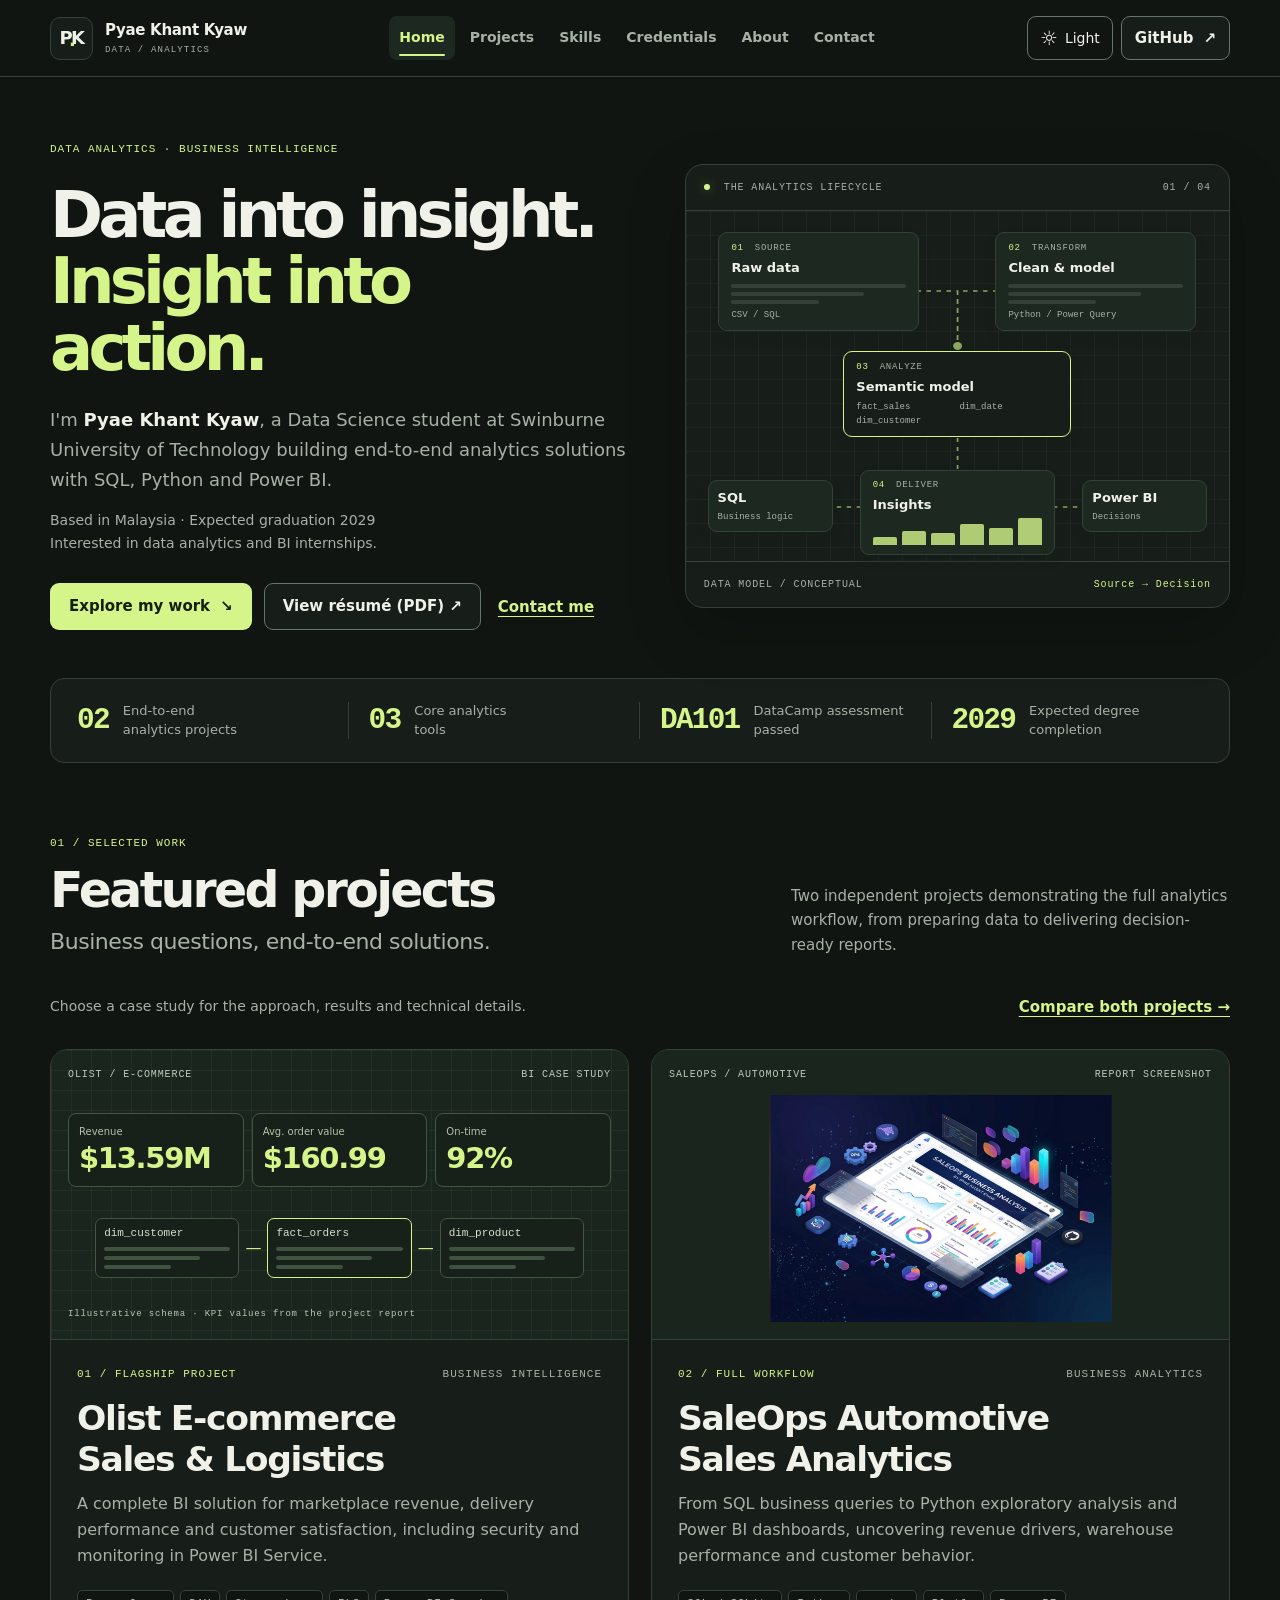
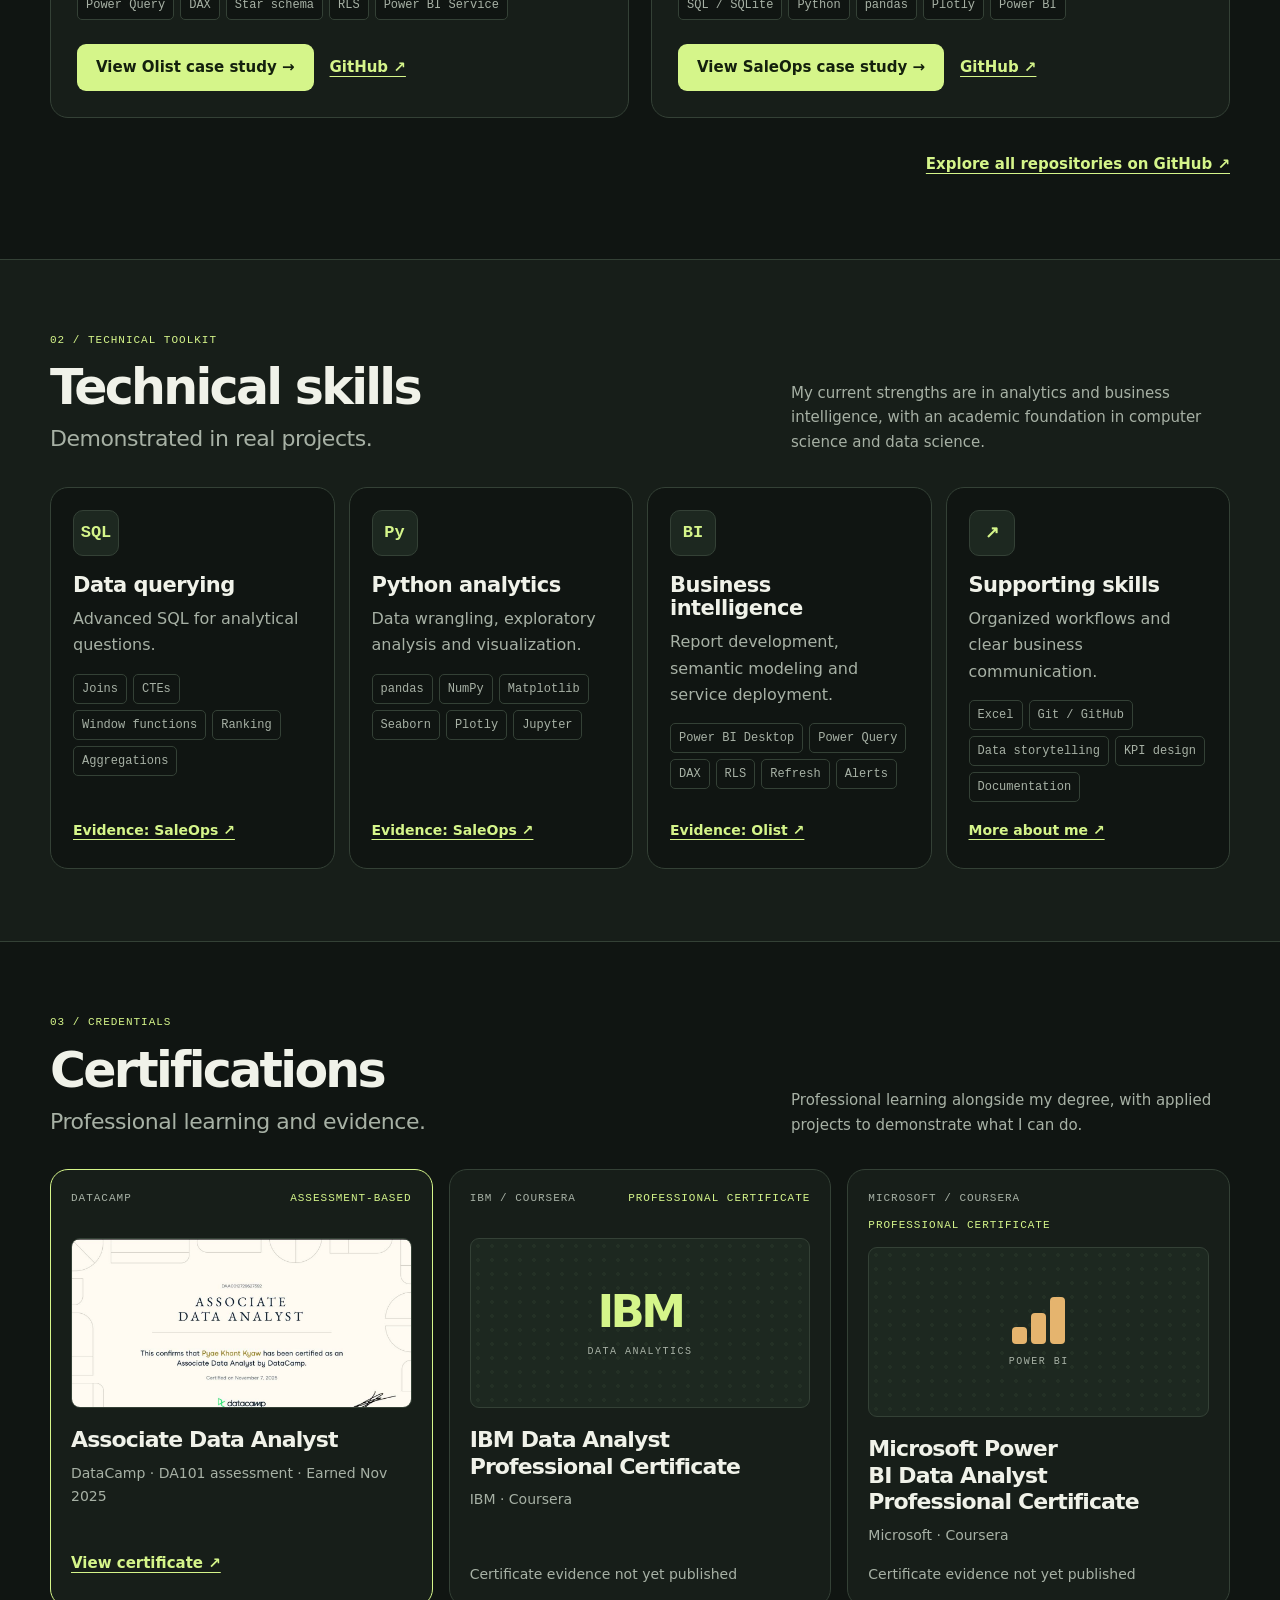
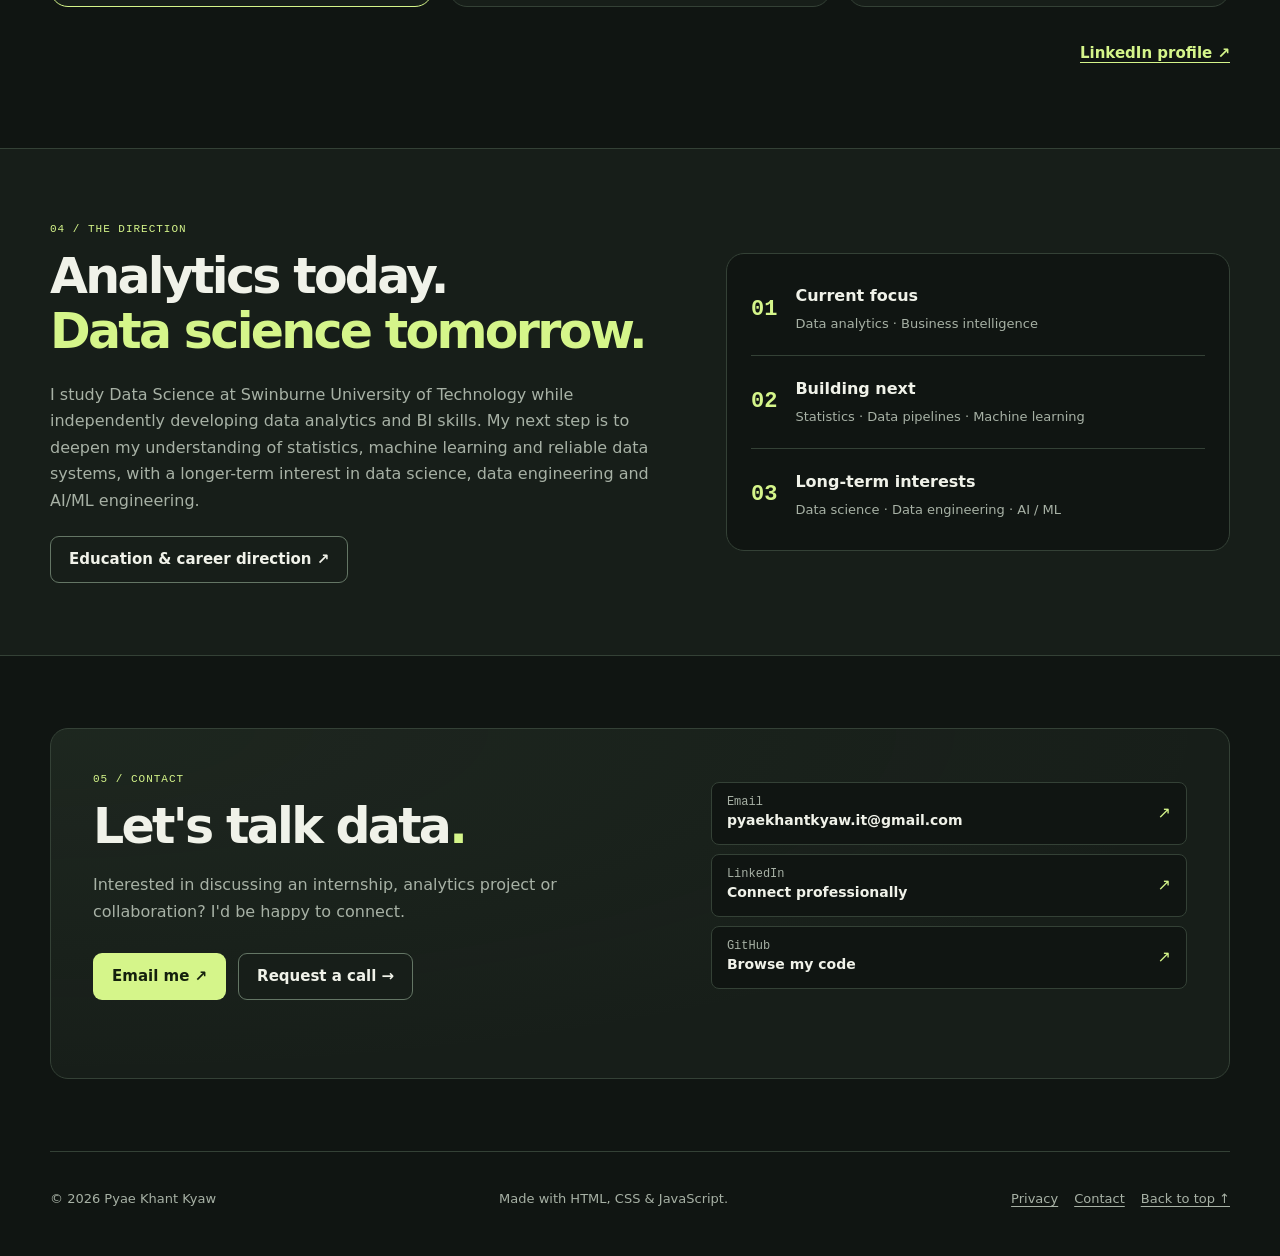
==== commit b02ba2b5: "Merge branch 'main' of https://github.com/pyaekhantkyaw/portfolio into portfolio-v2" ====
--- a/index.html
+++ b/index.html
@@ -1,31 +1,603 @@
 <!DOCTYPE html>
-
 <html data-theme="dark" lang="en">
-<head>
-<meta charset="utf-8"/><meta content="width=device-width, initial-scale=1" name="viewport"/>
-<title>Pyae Khant Kyaw — Data Analytics &amp; BI Portfolio</title>
-<meta content="Explore Pyae Khant Kyaw's end-to-end analytics projects, SQL, Python and Power BI work, and data science studies at Swinburne University of Technology." name="description"/>
-<meta content="#101512" name="theme-color"/><meta content="Pyae Khant Kyaw | Data Analytics &amp; BI" property="og:title"/><meta content="From raw data to actionable insights. Explore my projects and connect." property="og:description"/><meta content="website" property="og:type"/>
-<link href="images/favicon.svg" rel="icon" type="image/svg+xml"/><script src="js/theme-init.js"></script><link href="styles.css" rel="stylesheet"/><script defer="" src="js/config.js"></script><script defer="" src="js/site.js"></script>
-</head>
-<body>
-<a class="skip" href="#main">Skip to content</a>
-<header class="site-header"><nav aria-label="Main navigation" class="wrap nav"><a aria-label="Pyae Khant Kyaw — home" class="brand" href="index.html"><span aria-hidden="true" class="brand-icon">PK<span>.</span></span><span>Pyae Khant Kyaw<small>DATA / ANALYTICS</small></span></a><button aria-controls="nav-links" aria-expanded="false" aria-label="Open navigation" class="menu-toggle icon-button" type="button"><span aria-hidden="true" class="menu-symbol">☰</span><span>Menu</span></button><div class="nav-links" id="nav-links"><a aria-current="page" href="index.html">Home</a><a href="#work">Projects</a><a href="#skills">Skills</a><a href="#credentials">Credentials</a><a href="about.html">About</a><a href="#contact">Contact</a><a class="mobile-only" href="https://github.com/pyaekhantkyaw">GitHub ↗</a><a class="mobile-only" href="images/resume.pdf">Résumé (PDF) ↗</a></div><div class="nav-actions"><button aria-label="Switch to light theme" class="icon-button theme-toggle" title="Change theme" type="button"><span aria-hidden="true" class="theme-symbol">☼</span><span class="theme-label">Light</span></button><a class="button small secondary nav-github" href="https://github.com/pyaekhantkyaw">GitHub <span aria-hidden="true">↗</span></a></div></nav></header>
-<main id="main" tabindex="-1">
-<section class="hero wrap" id="home"><span aria-hidden="true" class="anchor-alias" id="resume"></span><div class="hero-copy"><div class="eyebrow">DATA ANALYTICS · BUSINESS INTELLIGENCE</div><h1>Data into insight.<br/><span>Insight into action.</span></h1><p class="intro">I'm <strong>Pyae Khant Kyaw</strong>, a Data Science student at Swinburne University of Technology building end-to-end analytics solutions with SQL, Python and Power BI.</p><p class="subtle hero-sub">Based in Malaysia · Expected graduation 2029<br/>Interested in data analytics and BI internships.</p><div class="actions"><a class="button primary" href="#work">Explore my work <span aria-hidden="true">↘</span></a><a class="button secondary" data-resume="" href="images/resume.pdf">View résumé (PDF) ↗</a><a class="text-link hero-contact" href="#contact">Contact me</a></div></div>
-<div aria-hidden="true" class="hero-visual"><div class="visual-top"><span><span class="status-dot"></span> THE ANALYTICS LIFECYCLE</span><span class="mono">01 / 04</span></div><div aria-label="Conceptual data workflow from source data through SQL and Python to Power BI and decisions" class="schema"><svg aria-hidden="true" class="connections" preserveaspectratio="none" viewbox="0 0 490 350"><path d="M118 80H245V135 M371 80H245V135 M245 218V267 M118 296H185 M371 296H305"></path><circle cx="245" cy="135" r="4"></circle><circle cx="245" cy="267" r="4"></circle></svg><div class="node node-source"><div class="node-label"><span>01</span> SOURCE</div><strong>Raw data</strong><div class="node-lines"><i></i><i></i><i></i></div><small>CSV / SQL</small></div><div class="node node-transform"><div class="node-label"><span>02</span> TRANSFORM</div><strong>Clean &amp; model</strong><div class="node-lines"><i></i><i></i><i></i></div><small>Python / Power Query</small></div><div class="node node-fact"><div class="node-label"><span>03</span> ANALYZE</div><strong>Semantic model</strong><div class="mini-fields"><span>fact_sales</span><span>dim_date</span><span>dim_customer</span></div></div><div class="node node-small node-left"><strong>SQL</strong><small>Business logic</small></div><div class="node node-outcome"><div class="node-label"><span>04</span> DELIVER</div><strong>Insights</strong><div aria-hidden="true" class="mini-chart"><i></i><i></i><i></i><i></i><i></i><i></i></div></div><div class="node node-small node-right"><strong>Power BI</strong><small>Decisions</small></div></div><div class="visual-bottom"><span>DATA MODEL / CONCEPTUAL</span><span>Source → Decision</span></div></div>
-</section>
-<div aria-label="Portfolio highlights" class="wrap proof-strip"><div><span class="proof-num">02</span><span>End-to-end<br/>analytics projects</span></div><div><span class="proof-num">03</span><span>Core analytics<br/>tools</span></div><div><span class="proof-num">DA101</span><span>DataCamp assessment<br/>passed</span></div><div><span class="proof-num">2029</span><span>Expected degree<br/>completion</span></div></div>
-<section class="section wrap" id="work"><div class="section-heading"><div><span class="section-kicker">01 / SELECTED WORK</span><h2>Featured projects<span class="heading-note">Business questions, end-to-end solutions.</span></h2></div><p>Two independent projects demonstrating the full analytics workflow, from preparing data to delivering decision-ready reports.</p></div><div class="work-guide"><span>Choose a case study for the approach, results and technical details.</span><a class="text-link" href="projects.html">Compare both projects →</a></div><div class="project-grid">
-<article class="project-card"><div class="project-visual olist-preview"><div class="preview-header"><span>OLIST / E-COMMERCE</span><span>BI CASE STUDY</span></div><div class="metric-row"><div><small>Revenue</small><strong>$13.59M</strong></div><div><small>Avg. order value</small><strong>$160.99</strong></div><div><small>On-time</small><strong>92%</strong></div></div><div class="preview-model"><div class="model-table"><span>dim_customer</span><i></i><i></i><i></i></div><span aria-hidden="true" class="model-link">—</span><div class="model-table main-model"><span>fact_orders</span><i></i><i></i><i></i></div><span aria-hidden="true" class="model-link">—</span><div class="model-table"><span>dim_product</span><i></i><i></i><i></i></div></div><div class="preview-footer">Illustrative schema · KPI values from the project report</div></div><div class="project-body"><div class="project-label"><span>01 / FLAGSHIP PROJECT</span><span>BUSINESS INTELLIGENCE</span></div><h3><a href="projects.html#olist">Olist E-commerce Sales &amp; Logistics</a></h3><p>A complete BI solution for marketplace revenue, delivery performance and customer satisfaction, including security and monitoring in Power BI Service.</p><div class="tag-row"><span>Power Query</span><span>DAX</span><span>Star schema</span><span>RLS</span><span>Power BI Service</span></div><div class="project-links"><a class="button primary" href="projects.html#olist">View Olist case study →</a><a aria-label="Olist GitHub repository" class="text-link" href="https://github.com/pyaekhantkyaw/olist_ecommerce_sales_logistics_powerbi">GitHub ↗</a></div></div></article>
-<article class="project-card"><div aria-hidden="true" class="project-visual sale-preview"><div class="preview-header"><span>SALEOPS / AUTOMOTIVE</span><span>REPORT SCREENSHOT</span></div><img alt="SaleOps executive summary showing automotive sales KPIs, revenue trends and product performance" height="651" loading="lazy" src="images/executive_summary.png" width="1145"/></div><div class="project-body"><div class="project-label"><span>02 / FULL WORKFLOW</span><span>BUSINESS ANALYTICS</span></div><h3><a href="projects.html#saleops">SaleOps Automotive Sales Analytics</a></h3><p>From SQL business queries to Python exploratory analysis and Power BI dashboards, uncovering revenue drivers, warehouse performance and customer behavior.</p><div class="tag-row"><span>SQL / SQLite</span><span>Python</span><span>pandas</span><span>Plotly</span><span>Power BI</span></div><div class="project-links"><a class="button primary" href="projects.html#saleops">View SaleOps case study →</a><a aria-label="SaleOps GitHub repository" class="text-link" href="https://github.com/pyaekhantkyaw/saleops_business_analysis">GitHub ↗</a></div></div></article>
-<!-- Add a new project card here. See README.md for a template; no empty public placeholder. -->
-</div><div class="section-end"><a class="text-link" href="https://github.com/pyaekhantkyaw">Explore all repositories on GitHub ↗</a></div></section>
-<section class="section section-band" id="skills"><div class="wrap"><div class="section-heading"><div><span class="section-kicker">02 / TECHNICAL TOOLKIT</span><h2>Technical skills<span class="heading-note">Demonstrated in real projects.</span></h2></div><p>My current strengths are in analytics and business intelligence, with an academic foundation in computer science and data science.</p></div><div class="skills-grid"><article class="skill-card"><span aria-hidden="true" class="skill-icon">SQL</span><h3>Data querying</h3><p>Advanced SQL for analytical questions.</p><div class="tag-row"><span>Joins</span><span>CTEs</span><span>Window functions</span><span>Ranking</span><span>Aggregations</span></div><a class="text-link" href="projects.html#saleops">Evidence: SaleOps ↗</a></article><article class="skill-card"><span aria-hidden="true" class="skill-icon">Py</span><h3>Python analytics</h3><p>Data wrangling, exploratory analysis and visualization.</p><div class="tag-row"><span>pandas</span><span>NumPy</span><span>Matplotlib</span><span>Seaborn</span><span>Plotly</span><span>Jupyter</span></div><a class="text-link" href="projects.html#saleops">Evidence: SaleOps ↗</a></article><article class="skill-card"><span aria-hidden="true" class="skill-icon">BI</span><h3>Business intelligence</h3><p>Report development, semantic modeling and service deployment.</p><div class="tag-row"><span>Power BI Desktop</span><span>Power Query</span><span>DAX</span><span>RLS</span><span>Refresh</span><span>Alerts</span></div><a class="text-link" href="projects.html#olist">Evidence: Olist ↗</a></article><article class="skill-card"><span aria-hidden="true" class="skill-icon">↗</span><h3>Supporting skills</h3><p>Organized workflows and clear business communication.</p><div class="tag-row"><span>Excel</span><span>Git / GitHub</span><span>Data storytelling</span><span>KPI design</span><span>Documentation</span></div><a class="text-link" href="about.html">More about me ↗</a></article></div></div></section>
-<section class="section wrap" id="credentials"><span aria-hidden="true" id="certifications"></span><div class="section-heading"><div><span class="section-kicker">03 / CREDENTIALS</span><h2>Certifications<span class="heading-note">Professional learning and evidence.</span></h2></div><p>Professional learning alongside my degree, with applied projects to demonstrate what I can do.</p></div><div class="cert-grid"><article class="cert-card featured-cert"><div class="cert-top"><span>DATACAMP</span><span class="credential-type">ASSESSMENT-BASED</span></div><div class="cert-image"><a aria-label="View DataCamp Associate Data Analyst certificate" href="images/datacampsql.jpg"><img alt="DataCamp Associate Data Analyst certificate" height="680" loading="lazy" src="images/datacampsql.jpg" width="1190"/></a></div><h3>Associate Data Analyst</h3><p>DataCamp · DA101 assessment · Earned Nov 2025</p><a class="text-link" href="images/datacampsql.jpg">View certificate ↗</a></article><article class="cert-card"><div class="cert-top"><span>IBM / COURSERA</span><span class="credential-type">PROFESSIONAL CERTIFICATE</span></div><div class="cert-image cert-art" data-cert="ibm"><div><span class="cert-monogram">IBM</span><small>DATA ANALYTICS</small></div></div><h3>IBM Data Analyst Professional Certificate</h3><p>IBM · Coursera</p><span class="subtle cert-note" data-cert-link="ibm">Certificate evidence not yet published</span></article><article class="cert-card"><div class="cert-top"><span>MICROSOFT / COURSERA</span><span class="credential-type">PROFESSIONAL CERTIFICATE</span></div><div class="cert-image cert-art" data-cert="powerbi"><div><span aria-hidden="true" class="cert-monogram bars"><i></i><i></i><i></i></span><small>POWER BI</small></div></div><h3>Microsoft Power BI Data Analyst Professional Certificate</h3><p>Microsoft · Coursera</p><span class="subtle cert-note" data-cert-link="powerbi">Certificate evidence not yet published</span></article><!-- Future PL-300 credential: publish only after passing and verifying. --></div><div class="section-end"><a class="text-link" href="https://www.linkedin.com/in/pyae-khant-kyaw-591726390/">LinkedIn profile ↗</a></div></section>
-<section class="section section-band"><div class="wrap about-teaser"><div><span class="section-kicker">04 / THE DIRECTION</span><h2>Analytics today.<br/><em>Data science tomorrow.</em></h2><p>I study Data Science at Swinburne University of Technology while independently developing data analytics and BI skills. My next step is to deepen my understanding of statistics, machine learning and reliable data systems, with a longer-term interest in data science, data engineering and AI/ML engineering.</p><a class="button secondary" href="about.html">Education &amp; career direction ↗</a></div><div class="path-card"><div><span class="path-num">01</span><div><strong>Current focus</strong><p>Data analytics · Business intelligence</p></div></div><div><span class="path-num">02</span><div><strong>Building next</strong><p>Statistics · Data pipelines · Machine learning</p></div></div><div><span class="path-num">03</span><div><strong>Long-term interests</strong><p>Data science · Data engineering · AI / ML</p></div></div></div></div></section>
-<section class="section wrap" id="contact"><div class="contact-panel"><div><span class="section-kicker">05 / CONTACT</span><h2>Let's talk data<span class="accent">.</span></h2><p>Interested in discussing an internship, analytics project or collaboration? I'd be happy to connect.</p><div class="actions"><a class="button primary" href="mailto:pyaekhantkyaw.it@gmail.com">Email me ↗</a><a class="button secondary booking-trigger" href="mailto:pyaekhantkyaw.it@gmail.com?subject=Meeting%20request">Request a call →</a></div></div><div class="contact-links"><a href="mailto:pyaekhantkyaw.it@gmail.com"><span>Email</span><strong>pyaekhantkyaw.it@gmail.com</strong><span aria-hidden="true">↗</span></a><a href="https://www.linkedin.com/in/pyae-khant-kyaw-591726390/"><span>LinkedIn</span><strong>Connect professionally</strong><span aria-hidden="true">↗</span></a><a href="https://github.com/pyaekhantkyaw"><span>GitHub</span><strong>Browse my code</strong><span aria-hidden="true">↗</span></a></div><div class="contact-utility"><button class="button secondary copy-email" data-email="pyaekhantkyaw.it@gmail.com" type="button">Copy email address</button><p aria-live="polite" class="copy-feedback" role="status"></p></div></div></section>
-</main>
-<footer class="wrap footer"><span>© <span data-year="">2026</span> Pyae Khant Kyaw</span><span>Made with HTML, CSS &amp; JavaScript.</span><div><a href="privacy.html">Privacy</a><a href="index.html#contact">Contact</a><a href="#main">Back to top ↑</a></div></footer>
-<dialog aria-labelledby="booking-title" id="booking-dialog"><div class="dialog-top"><span class="section-kicker">LET'S CONNECT</span><button aria-label="Close booking dialog" class="icon-button dialog-close" type="button">×</button></div><h2 id="booking-title">Request a conversation</h2><p class="subtle" id="booking-description">Choose a preferred time, then send a request using your email app. I’ll confirm availability personally.</p><form id="booking-form"><p class="form-hint">Choose a preferred time. All times are Malaysia time (UTC+8).</p><label for="meeting-topic">Meeting purpose</label><select aria-describedby="booking-description" id="meeting-topic" name="meeting-topic"><option>Internship discussion</option><option>Project discussion</option><option>Professional networking</option><option>Other</option></select><label for="meeting-date">Preferred date</label><input aria-describedby="booking-description" id="meeting-date" name="meeting-date" required="" type="date"/><label for="meeting-time">Preferred time (Malaysia, UTC+8)</label><input aria-describedby="booking-description" id="meeting-time" name="meeting-time" required="" type="time"/><div aria-atomic="true" aria-live="polite" class="request-summary"><strong>Your request</strong><p id="request-summary-text">Choose a date and time to preview your request.</p></div><button class="button primary" id="booking-submit" type="submit">Continue to email draft →</button><p class="subtle small-text">A request is not a confirmed appointment. Please do not send confidential information.</p></form><a class="text-link" href="mailto:pyaekhantkyaw.it@gmail.com">Prefer direct email?</a></dialog>
-</body></html>
+  <head>
+    <meta charset="utf-8" />
+    <meta content="width=device-width, initial-scale=1" name="viewport" />
+    <title>Pyae Khant Kyaw — Data Analytics &amp; BI Portfolio</title>
+    <meta
+      content="Explore Pyae Khant Kyaw's end-to-end analytics projects, SQL, Python and Power BI work, and data science studies at Swinburne University of Technology."
+      name="description"
+    />
+    <meta content="#101512" name="theme-color" />
+    <meta content="Pyae Khant Kyaw | Data Analytics &amp; BI" property="og:title" />
+    <meta
+      content="From raw data to actionable insights. Explore my projects and connect."
+      property="og:description"
+    />
+    <meta content="website" property="og:type" />
+    <link href="images/favicon.svg" rel="icon" type="image/svg+xml" />
+    <script src="js/theme-init.js"></script>
+    <link href="styles.css" rel="stylesheet" />
+    <script defer="" src="js/config.js"></script>
+    <script defer="" src="js/site.js"></script>
+  </head>
+  <body>
+    <a class="skip" href="#main">Skip to content</a>
+    <header class="site-header">
+      <nav aria-label="Main navigation" class="wrap nav">
+        <a aria-label="Pyae Khant Kyaw — home" class="brand" href="index.html">
+          <span aria-hidden="true" class="brand-icon">PK<span>.</span></span>
+          <span>Pyae Khant Kyaw<small>DATA / ANALYTICS</small></span>
+        </a>
+        <button
+          aria-controls="nav-links"
+          aria-expanded="false"
+          aria-label="Open navigation"
+          class="menu-toggle icon-button"
+          type="button"
+        >
+          <span aria-hidden="true" class="menu-symbol">☰</span>
+          <span>Menu</span>
+        </button>
+        <div class="nav-links" id="nav-links">
+          <a aria-current="page" href="index.html">Home</a>
+          <a href="#work">Projects</a>
+          <a href="#skills">Skills</a>
+          <a href="#credentials">Credentials</a>
+          <a href="about.html">About</a>
+          <a href="#contact">Contact</a>
+          <a class="mobile-only" href="https://github.com/pyaekhantkyaw">GitHub ↗</a>
+          <a class="mobile-only" href="images/resume.pdf">Résumé (PDF) ↗</a>
+        </div>
+        <div class="nav-actions">
+          <button
+            aria-label="Switch to light theme"
+            class="icon-button theme-toggle"
+            title="Change theme"
+            type="button"
+          >
+            <span aria-hidden="true" class="theme-symbol">☼</span>
+            <span class="theme-label">Light</span>
+          </button>
+          <a class="button small secondary nav-github" href="https://github.com/pyaekhantkyaw">
+            GitHub <span aria-hidden="true">↗</span>
+          </a>
+        </div>
+      </nav>
+    </header>
+    <main id="main" tabindex="-1">
+      <section class="hero wrap" id="home">
+        <span aria-hidden="true" class="anchor-alias" id="resume"></span>
+        <div class="hero-copy">
+          <div class="eyebrow">DATA ANALYTICS · BUSINESS INTELLIGENCE</div>
+          <h1>Data into insight.<br /><span>Insight into action.</span></h1>
+          <p class="intro">
+            I'm <strong>Pyae Khant Kyaw</strong>, a Data Science student at Swinburne University of
+            Technology building end-to-end analytics solutions with SQL, Python and Power BI.
+          </p>
+          <p class="subtle hero-sub">
+            Based in Malaysia · Expected graduation 2029<br />
+            Interested in data analytics and BI internships.
+          </p>
+          <div class="actions">
+            <a class="button primary" href="#work">
+              Explore my work <span aria-hidden="true">↘</span>
+            </a>
+            <a class="button secondary" data-resume="" href="images/resume.pdf">
+              View résumé (PDF) ↗
+            </a>
+            <a class="text-link hero-contact" href="#contact">Contact me</a>
+          </div>
+        </div>
+        <div aria-hidden="true" class="hero-visual">
+          <div class="visual-top">
+            <span><span class="status-dot"></span> THE ANALYTICS LIFECYCLE</span>
+            <span class="mono">01 / 04</span>
+          </div>
+          <div
+            aria-label="Conceptual data workflow from source data through SQL and Python to Power BI and decisions"
+            class="schema"
+          >
+            <svg
+              aria-hidden="true"
+              class="connections"
+              preserveaspectratio="none"
+              viewbox="0 0 490 350"
+            >
+              <path d="M118 80H245V135 M371 80H245V135 M245 218V267 M118 296H185 M371 296H305"></path>
+              <circle cx="245" cy="135" r="4"></circle>
+              <circle cx="245" cy="267" r="4"></circle>
+            </svg>
+            <div class="node node-source">
+              <div class="node-label"><span>01</span> SOURCE</div>
+              <strong>Raw data</strong>
+              <div class="node-lines"><i></i><i></i><i></i></div>
+              <small>CSV / SQL</small>
+            </div>
+            <div class="node node-transform">
+              <div class="node-label"><span>02</span> TRANSFORM</div>
+              <strong>Clean &amp; model</strong>
+              <div class="node-lines"><i></i><i></i><i></i></div>
+              <small>Python / Power Query</small>
+            </div>
+            <div class="node node-fact">
+              <div class="node-label"><span>03</span> ANALYZE</div>
+              <strong>Semantic model</strong>
+              <div class="mini-fields">
+                <span>fact_sales</span>
+                <span>dim_date</span>
+                <span>dim_customer</span>
+              </div>
+            </div>
+            <div class="node node-small node-left">
+              <strong>SQL</strong>
+              <small>Business logic</small>
+            </div>
+            <div class="node node-outcome">
+              <div class="node-label"><span>04</span> DELIVER</div>
+              <strong>Insights</strong>
+              <div aria-hidden="true" class="mini-chart">
+                <i></i><i></i><i></i><i></i><i></i><i></i>
+              </div>
+            </div>
+            <div class="node node-small node-right">
+              <strong>Power BI</strong>
+              <small>Decisions</small>
+            </div>
+          </div>
+          <div class="visual-bottom">
+            <span>DATA MODEL / CONCEPTUAL</span>
+            <span>Source → Decision</span>
+          </div>
+        </div>
+      </section>
+      <div aria-label="Portfolio highlights" class="wrap proof-strip">
+        <div>
+          <span class="proof-num">02</span>
+          <span>End-to-end<br />analytics projects</span>
+        </div>
+        <div>
+          <span class="proof-num">03</span>
+          <span>Core analytics<br />tools</span>
+        </div>
+        <div>
+          <span class="proof-num">DA101</span>
+          <span>DataCamp assessment<br />passed</span>
+        </div>
+        <div>
+          <span class="proof-num">2029</span>
+          <span>Expected degree<br />completion</span>
+        </div>
+      </div>
+      <section class="section wrap" id="work">
+        <div class="section-heading">
+          <div>
+            <span class="section-kicker">01 / SELECTED WORK</span>
+            <h2>Featured projects<span class="heading-note">Business questions, end-to-end solutions.</span></h2>
+          </div>
+          <p>
+            Two independent projects demonstrating the full analytics workflow, from preparing data
+            to delivering decision-ready reports.
+          </p>
+        </div>
+        <div class="work-guide">
+          <span>Choose a case study for the approach, results and technical details.</span>
+          <a class="text-link" href="projects.html">Compare both projects →</a>
+        </div>
+        <div class="project-grid">
+          <article class="project-card">
+            <div class="project-visual olist-preview">
+              <div class="preview-header">
+                <span>OLIST / E-COMMERCE</span>
+                <span>BI CASE STUDY</span>
+              </div>
+              <div class="metric-row">
+                <div>
+                  <small>Revenue</small>
+                  <strong>$13.59M</strong>
+                </div>
+                <div>
+                  <small>Avg. order value</small>
+                  <strong>$160.99</strong>
+                </div>
+                <div>
+                  <small>On-time</small>
+                  <strong>92%</strong>
+                </div>
+              </div>
+              <div class="preview-model">
+                <div class="model-table">
+                  <span>dim_customer</span>
+                  <i></i><i></i><i></i>
+                </div>
+                <span aria-hidden="true" class="model-link">—</span>
+                <div class="model-table main-model">
+                  <span>fact_orders</span>
+                  <i></i><i></i><i></i>
+                </div>
+                <span aria-hidden="true" class="model-link">—</span>
+                <div class="model-table">
+                  <span>dim_product</span>
+                  <i></i><i></i><i></i>
+                </div>
+              </div>
+              <div class="preview-footer">
+                Illustrative schema · KPI values from the project report
+              </div>
+            </div>
+            <div class="project-body">
+              <div class="project-label">
+                <span>01 / FLAGSHIP PROJECT</span>
+                <span>BUSINESS INTELLIGENCE</span>
+              </div>
+              <h3><a href="projects.html#olist">Olist E-commerce Sales &amp; Logistics</a></h3>
+              <p>
+                A complete BI solution for marketplace revenue, delivery performance and customer
+                satisfaction, including security and monitoring in Power BI Service.
+              </p>
+              <div class="tag-row">
+                <span>Power Query</span>
+                <span>DAX</span>
+                <span>Star schema</span>
+                <span>RLS</span>
+                <span>Power BI Service</span>
+              </div>
+              <div class="project-links">
+                <a class="button primary" href="projects.html#olist">View Olist case study →</a>
+                <a
+                  aria-label="Olist GitHub repository"
+                  class="text-link"
+                  href="https://github.com/pyaekhantkyaw/olist_ecommerce_sales_logistics_powerbi"
+                >
+                  GitHub ↗
+                </a>
+              </div>
+            </div>
+          </article>
+          <article class="project-card">
+            <div aria-hidden="true" class="project-visual sale-preview">
+              <div class="preview-header">
+                <span>SALEOPS / AUTOMOTIVE</span>
+                <span>REPORT SCREENSHOT</span>
+              </div>
+              <img
+                alt="SaleOps executive summary showing automotive sales KPIs, revenue trends and product performance"
+                height="651"
+                loading="lazy"
+                src="images/executive_summary.png"
+                width="1145"
+              />
+            </div>
+            <div class="project-body">
+              <div class="project-label">
+                <span>02 / FULL WORKFLOW</span>
+                <span>BUSINESS ANALYTICS</span>
+              </div>
+              <h3><a href="projects.html#saleops">SaleOps Automotive Sales Analytics</a></h3>
+              <p>
+                From SQL business queries to Python exploratory analysis and Power BI dashboards,
+                uncovering revenue drivers, warehouse performance and customer behavior.
+              </p>
+              <div class="tag-row">
+                <span>SQL / SQLite</span>
+                <span>Python</span>
+                <span>pandas</span>
+                <span>Plotly</span>
+                <span>Power BI</span>
+              </div>
+              <div class="project-links">
+                <a class="button primary" href="projects.html#saleops">View SaleOps case study →</a>
+                <a
+                  aria-label="SaleOps GitHub repository"
+                  class="text-link"
+                  href="https://github.com/pyaekhantkyaw/saleops_business_analysis"
+                >
+                  GitHub ↗
+                </a>
+              </div>
+            </div>
+          </article>
+          <!-- Add a new project card here. See README.md for a template; no empty public placeholder. -->
+        </div>
+        <div class="section-end">
+          <a class="text-link" href="https://github.com/pyaekhantkyaw">
+            Explore all repositories on GitHub ↗
+          </a>
+        </div>
+      </section>
+      <section class="section section-band" id="skills">
+        <div class="wrap">
+          <div class="section-heading">
+            <div>
+              <span class="section-kicker">02 / TECHNICAL TOOLKIT</span>
+              <h2>Technical skills<span class="heading-note">Demonstrated in real projects.</span></h2>
+            </div>
+            <p>
+              My current strengths are in analytics and business intelligence, with an academic
+              foundation in computer science and data science.
+            </p>
+          </div>
+          <div class="skills-grid">
+            <article class="skill-card">
+              <span aria-hidden="true" class="skill-icon">SQL</span>
+              <h3>Data querying</h3>
+              <p>Advanced SQL for analytical questions.</p>
+              <div class="tag-row">
+                <span>Joins</span>
+                <span>CTEs</span>
+                <span>Window functions</span>
+                <span>Ranking</span>
+                <span>Aggregations</span>
+              </div>
+              <a class="text-link" href="projects.html#saleops">Evidence: SaleOps ↗</a>
+            </article>
+            <article class="skill-card">
+              <span aria-hidden="true" class="skill-icon">Py</span>
+              <h3>Python analytics</h3>
+              <p>Data wrangling, exploratory analysis and visualization.</p>
+              <div class="tag-row">
+                <span>pandas</span>
+                <span>NumPy</span>
+                <span>Matplotlib</span>
+                <span>Seaborn</span>
+                <span>Plotly</span>
+                <span>Jupyter</span>
+              </div>
+              <a class="text-link" href="projects.html#saleops">Evidence: SaleOps ↗</a>
+            </article>
+            <article class="skill-card">
+              <span aria-hidden="true" class="skill-icon">BI</span>
+              <h3>Business intelligence</h3>
+              <p>Report development, semantic modeling and service deployment.</p>
+              <div class="tag-row">
+                <span>Power BI Desktop</span>
+                <span>Power Query</span>
+                <span>DAX</span>
+                <span>RLS</span>
+                <span>Refresh</span>
+                <span>Alerts</span>
+              </div>
+              <a class="text-link" href="projects.html#olist">Evidence: Olist ↗</a>
+            </article>
+            <article class="skill-card">
+              <span aria-hidden="true" class="skill-icon">↗</span>
+              <h3>Supporting skills</h3>
+              <p>Organized workflows and clear business communication.</p>
+              <div class="tag-row">
+                <span>Excel</span>
+                <span>Git / GitHub</span>
+                <span>Data storytelling</span>
+                <span>KPI design</span>
+                <span>Documentation</span>
+              </div>
+              <a class="text-link" href="about.html">More about me ↗</a>
+            </article>
+          </div>
+        </div>
+      </section>
+      <section class="section wrap" id="credentials">
+        <span aria-hidden="true" id="certifications"></span>
+        <div class="section-heading">
+          <div>
+            <span class="section-kicker">03 / CREDENTIALS</span>
+            <h2>Certifications<span class="heading-note">Professional learning and evidence.</span></h2>
+          </div>
+          <p>
+            Professional learning alongside my degree, with applied projects to demonstrate what I
+            can do.
+          </p>
+        </div>
+        <div class="cert-grid">
+          <article class="cert-card featured-cert">
+            <div class="cert-top">
+              <span>DATACAMP</span>
+              <span class="credential-type">ASSESSMENT-BASED</span>
+            </div>
+            <div class="cert-image">
+              <a
+                aria-label="View DataCamp Associate Data Analyst certificate"
+                href="images/datacampsql.jpg"
+              >
+                <img
+                  alt="DataCamp Associate Data Analyst certificate"
+                  height="680"
+                  loading="lazy"
+                  src="images/datacampsql.jpg"
+                  width="1190"
+                />
+              </a>
+            </div>
+            <h3>Associate Data Analyst</h3>
+            <p>DataCamp · DA101 assessment · Earned Nov 2025</p>
+            <a class="text-link" href="images/datacampsql.jpg">View certificate ↗</a>
+          </article>
+          <article class="cert-card">
+            <div class="cert-top">
+              <span>IBM / COURSERA</span>
+              <span class="credential-type">PROFESSIONAL CERTIFICATE</span>
+            </div>
+            <div class="cert-image cert-art" data-cert="ibm">
+              <div>
+                <span class="cert-monogram">IBM</span>
+                <small>DATA ANALYTICS</small>
+              </div>
+            </div>
+            <h3>IBM Data Analyst Professional Certificate</h3>
+            <p>IBM · Coursera</p>
+            <span class="subtle cert-note" data-cert-link="ibm">
+              Certificate evidence not yet published
+            </span>
+          </article>
+          <article class="cert-card">
+            <div class="cert-top">
+              <span>MICROSOFT / COURSERA</span>
+              <span class="credential-type">PROFESSIONAL CERTIFICATE</span>
+            </div>
+            <div class="cert-image cert-art" data-cert="powerbi">
+              <div>
+                <span aria-hidden="true" class="cert-monogram bars"><i></i><i></i><i></i></span>
+                <small>POWER BI</small>
+              </div>
+            </div>
+            <h3>Microsoft Power BI Data Analyst Professional Certificate</h3>
+            <p>Microsoft · Coursera</p>
+            <span class="subtle cert-note" data-cert-link="powerbi">
+              Certificate evidence not yet published
+            </span>
+          </article>
+          <!-- Future PL-300 credential: publish only after passing and verifying. -->
+        </div>
+        <div class="section-end">
+          <a class="text-link" href="https://www.linkedin.com/in/pyae-khant-kyaw-591726390/">
+            LinkedIn profile ↗
+          </a>
+        </div>
+      </section>
+      <section class="section section-band">
+        <div class="wrap about-teaser">
+          <div>
+            <span class="section-kicker">04 / THE DIRECTION</span>
+            <h2>Analytics today.<br /><em>Data science tomorrow.</em></h2>
+            <p>
+              I study Data Science at Swinburne University of Technology while independently
+              developing data analytics and BI skills. My next step is to deepen my understanding of
+              statistics, machine learning and reliable data systems, with a longer-term interest in
+              data science, data engineering and AI/ML engineering.
+            </p>
+            <a class="button secondary" href="about.html">Education &amp; career direction ↗</a>
+          </div>
+          <div class="path-card">
+            <div>
+              <span class="path-num">01</span>
+              <div>
+                <strong>Current focus</strong>
+                <p>Data analytics · Business intelligence</p>
+              </div>
+            </div>
+            <div>
+              <span class="path-num">02</span>
+              <div>
+                <strong>Building next</strong>
+                <p>Statistics · Data pipelines · Machine learning</p>
+              </div>
+            </div>
+            <div>
+              <span class="path-num">03</span>
+              <div>
+                <strong>Long-term interests</strong>
+                <p>Data science · Data engineering · AI / ML</p>
+              </div>
+            </div>
+          </div>
+        </div>
+      </section>
+      <section class="section wrap" id="contact">
+        <div class="contact-panel">
+          <div>
+            <span class="section-kicker">05 / CONTACT</span>
+            <h2>Let's talk data<span class="accent">.</span></h2>
+            <p>
+              Interested in discussing an internship, analytics project or collaboration? I'd be
+              happy to connect.
+            </p>
+            <div class="actions">
+              <a class="button primary" href="mailto:pyaekhantkyaw.it@gmail.com">Email me ↗</a>
+              <a
+                class="button secondary booking-trigger"
+                href="mailto:pyaekhantkyaw.it@gmail.com?subject=Meeting%20request"
+              >
+                Request a call →
+              </a>
+            </div>
+          </div>
+          <div class="contact-links">
+            <a href="mailto:pyaekhantkyaw.it@gmail.com">
+              <span>Email</span>
+              <strong>pyaekhantkyaw.it@gmail.com</strong>
+              <span aria-hidden="true">↗</span>
+            </a>
+            <a href="https://www.linkedin.com/in/pyae-khant-kyaw-591726390/">
+              <span>LinkedIn</span>
+              <strong>Connect professionally</strong>
+              <span aria-hidden="true">↗</span>
+            </a>
+            <a href="https://github.com/pyaekhantkyaw">
+              <span>GitHub</span>
+              <strong>Browse my code</strong>
+              <span aria-hidden="true">↗</span>
+            </a>
+          </div>
+          <div class="contact-utility">
+            <button
+              class="button secondary copy-email"
+              data-email="pyaekhantkyaw.it@gmail.com"
+              type="button"
+            >
+              Copy email address
+            </button>
+            <p aria-live="polite" class="copy-feedback" role="status"></p>
+          </div>
+        </div>
+      </section>
+    </main>
+    <footer class="wrap footer">
+      <span>© <span data-year="">2026</span> Pyae Khant Kyaw</span>
+      <span>Made with HTML, CSS &amp; JavaScript.</span>
+      <div>
+        <a href="privacy.html">Privacy</a>
+        <a href="index.html#contact">Contact</a>
+        <a href="#main">Back to top ↑</a>
+      </div>
+    </footer>
+    <dialog aria-labelledby="booking-title" id="booking-dialog">
+      <div class="dialog-top">
+        <span class="section-kicker">LET'S CONNECT</span>
+        <button aria-label="Close booking dialog" class="icon-button dialog-close" type="button">
+          ×
+        </button>
+      </div>
+      <h2 id="booking-title">Request a conversation</h2>
+      <p class="subtle" id="booking-description">
+        Choose a preferred time, then send a request using your email app. I’ll confirm availability
+        personally.
+      </p>
+      <form id="booking-form">
+        <p class="form-hint">Choose a preferred time. All times are Malaysia time (UTC+8).</p>
+        <label for="meeting-topic">Meeting purpose</label>
+        <select aria-describedby="booking-description" id="meeting-topic" name="meeting-topic">
+          <option>Internship discussion</option>
+          <option>Project discussion</option>
+          <option>Professional networking</option>
+          <option>Other</option>
+        </select>
+        <label for="meeting-date">Preferred date</label>
+        <input
+          aria-describedby="booking-description"
+          id="meeting-date"
+          name="meeting-date"
+          required=""
+          type="date"
+        />
+        <label for="meeting-time">Preferred time (Malaysia, UTC+8)</label>
+        <input
+          aria-describedby="booking-description"
+          id="meeting-time"
+          name="meeting-time"
+          required=""
+          type="time"
+        />
+        <div aria-atomic="true" aria-live="polite" class="request-summary">
+          <strong>Your request</strong>
+          <p id="request-summary-text">Choose a date and time to preview your request.</p>
+        </div>
+        <button class="button primary" id="booking-submit" type="submit">
+          Continue to email draft →
+        </button>
+        <p class="subtle small-text">
+          A request is not a confirmed appointment. Please do not send confidential information.
+        </p>
+      </form>
+      <a class="text-link" href="mailto:pyaekhantkyaw.it@gmail.com">Prefer direct email?</a>
+    </dialog>
+  </body>
+</html>
--- a/styles.css
+++ b/styles.css
@@ -1,21 +1,2252 @@
-:root{color-scheme:dark;--bg:#101512;--panel:#171e19;--panel2:#1d2820;--ink:#f0f2e9;--muted:#a7b1a5;--accent:#d5f58a;--accent2:#e5b46e;--border:#344136;--button-ink:#14200d;--shadow:0 22px 60px #0003;--grid:#6d8f6b14;--radius:18px;--max:1200px;--font:Inter,ui-sans-serif,system-ui,-apple-system,BlinkMacSystemFont,"Segoe UI",sans-serif;--mono:ui-monospace,SFMono-Regular,Consolas,monospace}
-:root[data-theme=light]{color-scheme:light;--bg:#f5f6ef;--panel:#fff;--panel2:#edf1e5;--ink:#1b281d;--muted:#546458;--accent:#426824;--accent2:#945a19;--border:#d3ddcd;--button-ink:#fff;--shadow:0 22px 60px #253a2010;--grid:#6d8f6b19}
-*{box-sizing:border-box}html{scroll-behavior:smooth;scroll-padding-top:100px}body{margin:0;background:var(--bg);color:var(--ink);font-family:var(--font);line-height:1.6;font-size:16px}a{color:inherit;text-decoration:none}a:hover{color:var(--accent)}button,input,select{font:inherit}button{cursor:pointer}button,a,input,select{ -webkit-tap-highlight-color:transparent}a:focus-visible,button:focus-visible,input:focus-visible,select:focus-visible{outline:3px solid var(--accent2);outline-offset:4px}img{max-width:100%;height:auto;display:block}h1,h2,h3,p{margin:0}h1,h2,h3{line-height:1.1;letter-spacing:-.04em}p{color:var(--muted)}.wrap{width:min(var(--max),calc(100% - 80px));margin-inline:auto}.skip{position:fixed;left:12px;top:-100px;background:var(--accent);color:var(--button-ink);padding:10px;z-index:99}.skip:focus{top:12px}.site-header{position:sticky;top:0;z-index:10;background:var(--bg);border-bottom:1px solid var(--border)}.nav{height:76px;display:flex;align-items:center;justify-content:space-between;gap:22px}.brand{display:flex;align-items:center;gap:12px;font-weight:700;font-size:15px;letter-spacing:-.02em;line-height:1.3;flex-shrink:0}.brand small{display:block;font:9px var(--mono);letter-spacing:.13em;color:var(--muted);margin-top:4px}.brand-icon{display:grid;place-content:center;border:1px solid var(--border);border-radius:10px;width:43px;height:43px;letter-spacing:-.09em;color:var(--ink);background:var(--panel);font-size:18px}.brand-icon span{display:inline;color:var(--accent);position:absolute;transform:translate(18px,10px)}.nav-links,.nav-actions{display:flex;align-items:center;gap:25px}.nav-links a{font-size:14px;color:var(--muted);font-weight:550}.nav-links a:hover,.nav-links a[aria-current=page]{color:var(--accent)}.nav-actions{gap:10px}.button{display:inline-flex;align-items:center;justify-content:center;gap:10px;min-height:46px;padding:12px 18px;border:1px solid transparent;border-radius:9px;font-weight:650;font-size:14px;line-height:1.4;transition:transform .18s,background .18s,border .18s}.button:hover{transform:translateY(-2px)}.primary{background:var(--accent);color:var(--button-ink)}.primary:hover{color:var(--button-ink);filter:brightness(1.07)}.secondary{background:var(--panel);border-color:var(--border);color:var(--ink)}.secondary:hover{border-color:var(--accent);color:var(--accent)}.small{min-height:38px;padding:8px 13px}.icon-button{background:transparent;color:var(--ink);border:1px solid var(--border);border-radius:9px;width:39px;height:39px;font-size:20px;line-height:1;display:grid;place-items:center}.icon-button:hover{border-color:var(--accent)}.menu-toggle{display:none}.hero{display:grid;grid-template-columns:1.03fr .97fr;gap:56px;align-items:center;padding-block:83px 65px}.eyebrow,.section-kicker,.visual-top,.visual-bottom,.preview-header,.project-label,.cert-top,.preview-footer{font:11px/1.5 var(--mono);letter-spacing:.09em;color:var(--muted)}.eyebrow{color:var(--accent);display:flex;align-items:center;gap:9px;margin-bottom:24px}.status-dot{display:inline-block;width:8px;height:8px;background:var(--accent);border-radius:50%;box-shadow:0 0 10px #b5f58755;flex-shrink:0}.hero h1{font-size:clamp(43px,5.35vw,78px);font-weight:750;letter-spacing:-.075em;line-height:1.04}.hero h1 span,.accent{color:var(--accent)}.intro{font-size:18px;max-width:540px;margin-top:24px;line-height:1.65}.intro strong{color:var(--ink);font-weight:650}.hero-sub{margin-top:15px;font-size:13px}.actions{display:flex;gap:12px;flex-wrap:wrap;margin-top:28px}.hero-visual{border:1px solid var(--border);border-radius:var(--radius);background:var(--panel);overflow:hidden;box-shadow:var(--shadow);position:relative}.visual-top,.visual-bottom{display:flex;align-items:center;justify-content:space-between;padding:15px 18px;gap:12px;font-size:10px}.visual-top{border-bottom:1px solid var(--border)}.visual-top .status-dot{width:6px;height:6px;margin-right:7px}.visual-bottom{border-top:1px solid var(--border)}.visual-bottom span:last-child{color:var(--accent)}.mono{font-family:var(--mono)}.schema{height:350px;position:relative;background-image:linear-gradient(var(--grid) 1px,transparent 1px),linear-gradient(90deg,var(--grid) 1px,transparent 1px);background-size:24px 24px}.connections{position:absolute;inset:0;width:100%;height:100%;fill:none;stroke:var(--accent);stroke-width:1.5;stroke-dasharray:4 5;opacity:.63}.connections circle{fill:var(--accent);stroke:none}.node{position:absolute;background:var(--panel2);border:1px solid var(--border);border-radius:9px;padding:10px 12px;width:37%;box-shadow:0 6px 15px #0001;line-height:1.25}.node-source{left:6%;top:6%}.node-transform{right:6%;top:6%}.node-label{font:9px var(--mono);letter-spacing:.08em;color:var(--muted);margin-bottom:7px}.node-label span{color:var(--accent);margin-right:5px}.node strong{display:block;font-size:13px;font-weight:650}.node small{color:var(--muted);font:9px var(--mono);display:block;margin-top:6px}.node-lines{display:grid;gap:4px;margin-top:8px}.node-lines i,.model-table i{height:4px;background:var(--border);border-radius:5px;display:block}.node-lines i:nth-child(2){width:76%}.node-lines i:nth-child(3){width:50%}.node-fact{top:40%;left:29%;width:42%;border-color:var(--accent);background:var(--panel)}.mini-fields{display:grid;grid-template-columns:1fr 1fr;gap:4px;margin-top:7px}.mini-fields span{font:9px var(--mono);color:var(--muted);white-space:nowrap}.node-small{top:77%;width:23%;padding:9px}.node-left{left:4%}.node-right{right:4%}.node-outcome{left:32%;width:36%;top:74%;padding:9px 12px}.mini-chart{height:27px;display:flex;align-items:flex-end;gap:5px;margin-top:5px}.mini-chart i{width:15%;background:var(--accent);border-radius:2px 2px 0 0;height:30%;opacity:.8}.mini-chart i:nth-child(2){height:52%}.mini-chart i:nth-child(3){height:43%}.mini-chart i:nth-child(4){height:77%}.mini-chart i:nth-child(5){height:62%}.mini-chart i:nth-child(6){height:100%}.proof-strip{display:grid;grid-template-columns:repeat(4,1fr);border:1px solid var(--border);border-radius:14px;background:var(--panel);padding:23px 6px}.proof-strip>div{display:flex;align-items:center;gap:14px;padding:0 20px;border-right:1px solid var(--border)}.proof-strip>div:last-child{border:0}.proof-num{color:var(--accent);font:650 clamp(20px,2.3vw,33px)/1 var(--mono);letter-spacing:-.06em}.proof-strip>div>span:last-child{font-size:12px;color:var(--muted);line-height:1.4}.section{padding-block:90px}.section-heading{display:flex;justify-content:space-between;align-items:flex-end;gap:40px;margin-bottom:32px}.section-heading h2,.about-teaser h2,.contact-panel h2,.page-heading h1{font-size:clamp(32px,4.3vw,56px);font-weight:690;letter-spacing:-.055em;margin-top:13px}.section-heading h2 em,.about-teaser h2 em{font-style:normal;color:var(--accent)}.section-heading>p{max-width:400px;font-size:15px}.section-kicker{color:var(--accent);display:block}.project-grid{display:grid;grid-template-columns:repeat(2,minmax(0,1fr));gap:22px}.project-card,.skill-card,.cert-card,.path-card{border:1px solid var(--border);border-radius:var(--radius);background:var(--panel);overflow:hidden}.project-card{display:flex;flex-direction:column}.project-visual{height:clamp(200px,24vw,290px);padding:17px;background:#1a251d;color:#eef1e8;border-bottom:1px solid var(--border);overflow:hidden}.preview-header{display:flex;justify-content:space-between;gap:8px;color:#becbbb;font-size:10px;margin-bottom:13px}.olist-preview{background-image:linear-gradient(#9fbb9612 1px,transparent 1px),linear-gradient(90deg,#9fbb9612 1px,transparent 1px);background-size:20px 20px;display:flex;flex-direction:column;justify-content:space-between}.metric-row{display:grid;grid-template-columns:repeat(3,1fr);gap:8px}.metric-row>div{border:1px solid #435642;border-radius:8px;background:#172019;padding:10px;min-width:0}.metric-row small{display:block;font-size:10px;color:#b4c2ad}.metric-row strong{font-size:clamp(16px,2.3vw,29px);line-height:1.2;letter-spacing:-.045em;color:#d5f58a}.preview-model{display:flex;align-items:center;justify-content:center;gap:6px;margin:12px auto;width:90%}.model-table{width:30%;border:1px solid #435642;border-radius:7px;background:#172019;padding:8px}.model-table span{display:block;font:clamp(8px,1vw,11px) var(--mono);color:#d7e0ce;margin-bottom:8px;overflow-wrap:anywhere}.model-table i{margin-top:5px;background:#405240}.model-table i:nth-child(3){width:76%}.model-table i:nth-child(4){width:53%}.main-model{border-color:#d5f58a}.model-link{color:#d5f58a}.preview-footer{font-size:9px;color:#bbc7b5}.sale-preview{display:flex;flex-direction:column;background:#1a251d}.sale-preview img{width:100%;min-height:0;flex:1;object-fit:contain;object-position:center;border-radius:7px}.project-body{padding:26px;display:flex;flex-direction:column;flex:1}.project-label{display:flex;justify-content:space-between;gap:8px;font-size:10px;color:var(--accent)}.project-label span:last-child{color:var(--muted)}.project-body h3{font-size:clamp(25px,2.7vw,37px);margin:16px 0 12px}.project-body p{font-size:15px;margin-bottom:20px}.tag-row{display:flex;flex-wrap:wrap;gap:6px}.tag-row span{font:11px/1.4 var(--mono);border:1px solid var(--border);border-radius:5px;padding:5px 8px;color:var(--muted);background:var(--bg)}.project-links{display:flex;align-items:center;gap:16px;flex-wrap:wrap;margin-top:auto;padding-top:24px}.text-link{display:inline-flex;align-items:center;color:var(--accent);font-weight:650;font-size:14px;text-underline-offset:4px}.text-link:hover{text-decoration:underline}.section-end{margin-top:25px;text-align:right}.section-band{border-block:1px solid var(--border);background:var(--panel)}.skills-grid{display:grid;grid-template-columns:repeat(4,minmax(0,1fr));gap:14px}.skill-card{padding:22px;background:var(--bg);display:flex;flex-direction:column}.skill-icon{color:var(--accent);border:1px solid var(--border);background:var(--panel2);border-radius:10px;width:46px;height:46px;display:grid;place-items:center;font:700 17px var(--mono);margin-bottom:18px}.skill-card h3{font-size:21px;letter-spacing:-.025em}.skill-card p{font-size:14px;margin:9px 0 15px}.skill-card .text-link{margin-top:auto;padding-top:22px;font-size:12px}.cert-grid{display:grid;grid-template-columns:repeat(3,minmax(0,1fr));gap:16px}.cert-card{padding:20px;display:flex;flex-direction:column}.featured-cert{border-color:var(--accent)}.cert-top{display:flex;justify-content:space-between;gap:10px;font-size:9px;margin-bottom:14px}.credential-type{color:var(--accent)}.cert-image{height:160px;background:var(--panel2);border:1px solid var(--border);border-radius:9px;overflow:hidden;margin-bottom:19px;display:grid;place-items:center}.cert-image>a{width:100%;height:100%;display:grid;place-items:center}.cert-image img{width:100%;height:100%;object-fit:contain}.cert-art{background-image:radial-gradient(var(--grid) 2px,transparent 2px);background-size:14px 14px;text-align:center}.cert-monogram{font-size:45px;font-weight:800;letter-spacing:-.08em;color:var(--accent);display:block;line-height:1}.cert-art small{font:10px var(--mono);letter-spacing:.15em;color:var(--muted);display:block;margin-top:12px}.bars{display:flex;height:47px;align-items:flex-end;justify-content:center;gap:4px}.bars i{width:15px;height:38%;background:var(--accent2);border-radius:4px}.bars i:nth-child(2){height:67%}.bars i:nth-child(3){height:100%}.cert-card h3{font-size:22px;line-height:1.2;margin-bottom:8px}.cert-card p{font-size:13px;margin-bottom:16px}.cert-card>.text-link,.cert-note{margin-top:auto}.cert-note{font-size:12px}.about-teaser{display:grid;grid-template-columns:1.1fr .9fr;gap:60px;align-items:center}.about-teaser p{margin:22px 0;max-width:620px}.path-card{background:var(--bg);padding:9px 24px}.path-card>div{display:flex;gap:18px;align-items:center;padding:20px 0;border-bottom:1px solid var(--border)}.path-card>div:last-child{border:0}.path-num{color:var(--accent);font:600 22px var(--mono)}.path-card p{margin:4px 0 0;font-size:13px}.contact-panel{border:1px solid var(--border);border-radius:var(--radius);padding:42px;display:grid;grid-template-columns:1.15fr .85fr;gap:36px;background:var(--panel);background-image:radial-gradient(ellipse at top left,var(--grid),transparent 70%)}.contact-panel p{margin-top:17px;max-width:470px}.contact-links{display:flex;flex-direction:column;justify-content:center;gap:9px}.contact-links a{padding:12px 15px;background:var(--bg);border:1px solid var(--border);border-radius:8px;display:grid;grid-template-columns:1fr auto;gap:0 10px;align-items:center}.contact-links a>span:first-child{color:var(--muted);font:10px var(--mono);grid-column:1}.contact-links strong{font-size:14px;font-weight:550;grid-column:1;overflow-wrap:anywhere}.contact-links a>span:last-child{grid-column:2;grid-row:1/3;color:var(--accent)}.footer{border-top:1px solid var(--border);padding:25px 0 35px;display:flex;justify-content:space-between;gap:12px;align-items:center;font-size:12px;color:var(--muted)}.footer>div{display:flex;gap:16px}.subtle{color:var(--muted)}.small-text{font-size:12px}dialog{background:var(--panel);color:var(--ink);border:1px solid var(--border);border-radius:16px;width:min(460px,calc(100% - 28px));padding:26px;box-shadow:var(--shadow)}dialog::backdrop{background:#050a08bd;backdrop-filter:blur(4px)}.dialog-top{display:flex;justify-content:space-between;align-items:center;margin-bottom:17px}dialog h2{font-size:29px}dialog p{margin-top:12px}dialog form{display:grid;gap:8px;margin:20px 0}dialog label{font-size:13px;font-weight:600;margin-top:6px}dialog input,dialog select{width:100%;min-height:44px;border:1px solid var(--border);border-radius:7px;padding:9px 11px;background:var(--bg);color:var(--ink)}dialog form button{margin-top:12px}.page-heading{padding:65px 0 30px}.page-heading p{max-width:690px;margin-top:20px;font-size:17px}.breadcrumbs{font:12px var(--mono);color:var(--muted);margin-bottom:25px}.breadcrumbs a{color:var(--accent)}.case-study{padding-block:34px 55px;border-bottom:1px solid var(--border);scroll-margin-top:25px}.case-study h2{font-size:clamp(28px,4vw,46px);margin:14px 0}.case-study .lead{font-size:17px;max-width:800px}.case-grid{display:grid;grid-template-columns:1fr 1fr;gap:22px;margin:25px 0}.detail-card{border:1px solid var(--border);border-radius:14px;background:var(--panel);padding:24px}.detail-card h3{font-size:22px;margin-bottom:12px}.detail-card p,.detail-card li{color:var(--muted);font-size:15px}.detail-card ul{padding-left:19px;margin:8px 0 0}.detail-card li+li{margin-top:7px}.case-metrics{display:grid;grid-template-columns:repeat(3,1fr);gap:10px;margin:25px 0}.case-metrics>div{background:var(--panel2);border:1px solid var(--border);border-radius:10px;padding:20px}.case-metrics strong{display:block;font-size:clamp(22px,3vw,34px);color:var(--accent);line-height:1.15;letter-spacing:-.04em}.case-metrics span{font-size:13px;color:var(--muted)}.case-media{display:grid;grid-template-columns:1fr 1fr;gap:16px;margin:24px 0}.case-media figure{margin:0;border:1px solid var(--border);border-radius:12px;overflow:hidden;background:var(--panel)}.case-media img{width:100%;aspect-ratio:16/9;object-fit:contain;background:#202822}.case-media figcaption{font-size:12px;color:var(--muted);padding:10px 14px}.about-layout{display:grid;grid-template-columns:1fr 300px;gap:50px;align-items:center;padding:55px 0}.about-layout .page-heading{padding:0}.portrait{border:1px solid var(--border);background:var(--panel);padding:12px;border-radius:16px}.portrait img{width:100%;aspect-ratio:4/4.5;object-fit:cover;object-position:50% 24%;border-radius:9px}.portrait figcaption{font:11px var(--mono);margin-top:12px;color:var(--muted)}.timeline{display:grid;gap:12px;margin-top:25px}.timeline article{display:grid;grid-template-columns:150px 1fr;gap:20px;padding:23px;border:1px solid var(--border);border-radius:12px;background:var(--panel)}.timeline time{color:var(--accent);font:12px var(--mono)}.timeline h3{font-size:22px;margin-bottom:8px}.timeline p{font-size:15px}.privacy-content{max-width:800px;padding-bottom:70px}.privacy-content h2{font-size:24px;margin:28px 0 10px}.privacy-content p{margin-bottom:10px}.case-nav{display:flex;gap:12px;flex-wrap:wrap;margin-top:20px}
-@media(max-width:1080px){.wrap{width:calc(100% - 56px)}.nav-links{gap:17px}.hero{gap:32px}.proof-strip>div{padding:0 12px;gap:10px}.skills-grid{grid-template-columns:repeat(2,minmax(0,1fr))}.about-teaser{gap:35px}}@media(max-width:790px){.wrap{width:calc(100% - 36px)}.nav{height:68px;gap:10px}.brand{font-size:13px;gap:8px}.brand-icon{width:36px;height:36px}.nav-actions{margin-left:auto}.menu-toggle{display:grid;order:3}.nav-links{position:absolute;top:68px;left:0;right:0;display:none;background:var(--panel);padding:15px 18px 20px;border-bottom:1px solid var(--border);flex-direction:column;align-items:stretch;gap:0}.nav-links.open{display:flex}.nav-links a{padding:12px}.hero{grid-template-columns:1fr;padding:48px 0 35px;gap:32px}.hero h1{font-size:clamp(45px,9.5vw,68px)}.hero-visual{max-width:550px;width:100%}.proof-strip{grid-template-columns:repeat(2,1fr);row-gap:20px;padding:16px 4px}.proof-strip>div:nth-child(2){border-right:0}.proof-strip>div>span:last-child{font-size:11px}.section{padding-block:60px}.section-heading{display:block;margin-bottom:24px}.section-heading>p{margin-top:15px}.project-grid,.cert-grid,.about-teaser,.contact-panel,.case-grid,.case-media{grid-template-columns:1fr}.project-visual{height:260px}.cert-image{height:190px}.about-teaser{gap:25px}.contact-panel{padding:26px;gap:26px}.footer{flex-wrap:wrap;justify-content:space-between}.footer>span:nth-child(2){display:none}.about-layout{grid-template-columns:1fr;gap:25px;padding-block:35px}.portrait{max-width:260px;margin:0}.page-heading{padding:40px 0 24px}}@media(max-width:440px){.wrap{width:calc(100% - 28px)}.nav-github{display:none}.hero h1{font-size:45px}.intro{font-size:16px}.hero-visual .schema{height:320px}.node{padding:8px}.node strong{font-size:11px}.node small,.mini-fields span{font-size:8px}.node-label{font-size:8px}.visual-top,.visual-bottom{font-size:8px;padding:12px}.skills-grid{grid-template-columns:1fr}.project-visual{height:210px;padding:12px}.metric-row>div{padding:7px}.metric-row small{font-size:9px}.project-body{padding:20px}.project-label{font-size:9px}.cert-image{height:160px}.case-metrics{gap:6px}.case-metrics>div{padding:10px}.case-metrics span{font-size:11px}.timeline article{grid-template-columns:1fr;gap:10px}.contact-panel{padding:20px}.proof-num{font-size:23px}.proof-strip>div{padding:0 8px}.section-end{text-align:left}}@media(prefers-reduced-motion:reduce){html{scroll-behavior:auto}*,*::before,*::after{transition:none!important;animation:none!important}}
-.anchor-alias{position:absolute;top:0;left:0}.hero{position:relative}@media(max-width:790px){html:not(.js) .nav-links{position:static;display:flex;flex-direction:row;flex-wrap:wrap;gap:2px;padding:0;background:none;border:0}html:not(.js) .nav{height:auto;min-height:68px;flex-wrap:wrap}html:not(.js) .menu-toggle,html:not(.js) .theme-toggle{display:none}}
-
-/* V3 usability layer: clear destinations, readable copy and touch-friendly controls. */
-:root{--control-border:#647665;--max:1180px}
-:root[data-theme=light]{--control-border:#74866e}
-html{scroll-padding-top:104px}main:focus{outline:none}
-body{line-height:1.65}p{overflow-wrap:break-word}h2,h3{text-wrap:balance}
-.nav{gap:14px}.nav-links{gap:5px}.nav-links a{position:relative;display:flex;align-items:center;min-height:44px;padding:8px 10px;border-radius:8px;font-size:14px;white-space:nowrap}.nav-links a:hover,.nav-links a[aria-current]{background:var(--panel2);color:var(--accent)}.nav-links a[aria-current]::after{content:"";position:absolute;bottom:4px;left:10px;right:10px;height:2px;border-radius:2px;background:var(--accent)}
-.nav-actions{gap:8px}.nav .icon-button{height:44px;width:auto;padding:0 12px;display:flex;gap:7px;align-items:center;justify-content:center;font-size:14px;border-color:var(--control-border)}.nav .menu-toggle{display:none}.theme-symbol,.menu-symbol{font-size:20px;line-height:1}.nav .mobile-only{display:none}.button{min-height:46px;font-size:15px;white-space:normal;text-align:center}.secondary{border-color:var(--control-border)}.button:active{transform:none;filter:brightness(.94)}.button.small{min-height:44px}.icon-button{min-width:44px;min-height:44px;border-color:var(--control-border)}.text-link{min-height:44px;text-decoration:underline;text-decoration-thickness:1px;text-underline-offset:4px;font-size:15px}.text-link:hover{text-decoration-thickness:2px}.hero-contact{padding:0 5px}.hero{padding-block:64px 48px}.hero h1{font-size:clamp(43px,5vw,72px)}.hero-sub{font-size:14px}.intro{max-width:59ch}.section{padding-block:72px}.section-heading h2{font-size:clamp(32px,4.2vw,49px);line-height:1.12}.heading-note{display:block;color:var(--muted);font-size:clamp(16px,1.9vw,22px);font-weight:450;letter-spacing:-.02em;line-height:1.4;margin-top:8px}.section-heading>p{max-width:46ch;line-height:1.65}.work-guide{display:flex;align-items:center;justify-content:space-between;gap:16px;margin:-5px 0 20px;font-size:14px;color:var(--muted)}.project-card{transition:border-color .18s,box-shadow .18s}.project-card:hover,.project-card:focus-within{border-color:var(--control-border)}.project-body h3 a:hover{text-decoration:underline;text-underline-offset:5px}.project-body h3{line-height:1.16}.project-body p,.skill-card p,.detail-card p,.detail-card li{font-size:16px;line-height:1.65}.project-label,.cert-top{font-size:11px;flex-wrap:wrap}.tag-row span{font-size:12px;line-height:1.5}.skill-card .text-link{font-size:14px;padding-top:12px}.cert-card p,.cert-note{font-size:14px}.cert-image{height:170px}.contact-panel{grid-template-columns:1.1fr .9fr}.contact-utility{grid-column:2;align-self:start;margin-top:-20px}.contact-utility .button{font-size:14px}.copy-feedback{font-size:14px;min-height:1.5em;margin-top:4px!important}.copy-feedback:empty{min-height:0}.contact-links a{min-height:58px}.contact-links a>span:first-child{font-size:12px}.footer a{display:inline-flex;align-items:center;min-height:44px;text-decoration:underline;text-underline-offset:3px}.footer{font-size:13px}.case-quicklinks{display:flex;align-items:center;gap:18px;flex-wrap:wrap;margin:22px 0}.case-study .lead{max-width:75ch}.case-study .small-text{font-size:13px;max-width:75ch}.detail-card h3{line-height:1.25}.case-metrics span{display:block}.image-preview{display:block;position:relative}.zoom-hint{position:absolute;right:9px;bottom:9px;background:#101512;color:#f0f2e9;border:1px solid #8c9d8d;border-radius:6px;padding:8px 12px;font-size:13px}.image-preview:hover .zoom-hint,.image-preview:focus-visible .zoom-hint{background:#d5f58a;color:#14200d}.image-dialog{width:min(1100px,calc(100% - 24px));max-height:90dvh;overflow:auto}.image-dialog #preview-image{width:100%;max-height:70dvh;object-fit:contain}.image-dialog-actions{margin-top:8px}.image-dialog h2{font-size:clamp(18px,3vw,26px)}dialog{max-height:90dvh;overflow:auto}dialog label{font-size:15px}dialog input,dialog select{min-height:48px;border-color:var(--control-border);font-size:16px}dialog .form-hint{font-size:14px;margin:0 0 4px}.request-summary{padding:12px;border:1px solid var(--border);border-radius:8px;background:var(--bg);margin-top:10px;font-size:14px}.request-summary p{margin-top:3px}.small-text{font-size:13px}.copy-email{display:none}.js .copy-email{display:inline-flex}.image-preview:focus-visible,.cert-image a:focus-visible{outline-offset:-4px}.portrait{margin:0}.proof-strip>div{min-width:0}.proof-strip>div>span:last-child{font-size:13px}.proof-num{font-size:clamp(19px,2.3vw,32px)}
-@media(max-width:1100px){.nav-links{gap:0}.nav-links a{padding-inline:7px}.nav{gap:10px}.nav-github{display:none}.nav .mobile-only{display:flex}.nav-links .mobile-only{display:none}}
-@media(max-width:1100px){.nav{height:68px}.nav .menu-toggle{display:flex;order:3}.nav-links{position:absolute;top:68px;left:0;right:0;display:none;background:var(--panel);padding:10px max(18px,calc((100vw - 800px)/2)) 18px;border-bottom:1px solid var(--border);flex-direction:column;align-items:stretch;gap:3px;max-height:calc(100dvh - 68px);overflow:auto;box-shadow:var(--shadow)}.nav-links.open{display:flex}.nav-links a{padding:11px 14px;min-height:48px;font-size:16px}.nav-links a[aria-current]::after{left:14px;right:auto;width:30px}.nav-links .mobile-only{display:flex}.nav-actions{margin-left:auto}.nav .nav-github{display:none}.wrap{width:calc(100% - 40px)}.hero{gap:28px}.hero h1{font-size:clamp(40px,5.8vw,58px)}html:not(.js) .nav{height:auto;min-height:68px;flex-wrap:wrap}html:not(.js) .nav-links{position:static;display:flex;flex-direction:row;flex-wrap:wrap;max-height:none;overflow:visible;box-shadow:none;padding:0;background:none;border:0;flex-basis:100%}html:not(.js) .nav .menu-toggle,html:not(.js) .nav .theme-toggle{display:none}}
-@media(max-width:790px){html{scroll-padding-top:88px}.hero{padding-block:38px 30px}.hero h1{font-size:clamp(40px,9vw,60px)}.section{padding-block:49px}.hero-visual{max-width:550px}.section-heading{margin-bottom:20px}.work-guide{align-items:flex-start;flex-direction:column;gap:0}.work-guide .text-link{min-height:38px}.contact-panel{grid-template-columns:1fr}.contact-utility{grid-column:1;margin-top:-12px}.footer{gap:6px}.case-study{padding-block:25px 42px}.case-quicklinks{gap:8px}.case-metrics>div{padding:14px}.hero-copy .actions{margin-top:22px}.project-links{gap:10px}.case-media{gap:12px}}
-@media(max-width:560px){.wrap{width:calc(100% - 32px)}.nav{gap:7px}.nav .icon-button{padding-inline:9px}.theme-label{display:none}.nav .menu-toggle{font-size:13px}.brand{font-size:13px;min-width:0}.brand-icon{flex-shrink:0}.brand small{font-size:8px}.hero-visual{display:none}/* decorative chart; prioritize project discovery on phones */.hero h1{font-size:clamp(36px,9.5vw,49px)}.intro{margin-top:18px}.hero-sub{font-size:13px}.hero .actions{gap:8px}.hero .actions .button{flex:1 1 140px}.hero-contact{flex-basis:100%}.proof-strip>div{gap:7px;padding:0 8px}.proof-strip>div>span:last-child{font-size:11px}.proof-num{font-size:22px}.project-body,.detail-card,.cert-card{padding:18px}.project-visual{height:220px}.project-body h3{font-size:27px}.project-links .button{flex:1 1 190px}.project-links .text-link{padding:0 5px}.case-metrics{grid-template-columns:1fr;gap:8px}.case-metrics>div{display:flex;align-items:center;justify-content:space-between;gap:10px}.case-metrics span{font-size:13px;text-align:right}.contact-panel{padding:18px}.contact-panel .actions>.button{flex:1 1 130px}.case-study .actions .button{flex:1 1 100%}.case-quicklinks .button{width:100%}.footer>div{gap:13px;flex-wrap:wrap}.image-dialog{padding:16px}.zoom-hint{font-size:12px;padding:6px 9px}.page-heading p{font-size:16px}.about-layout .actions>.button{flex:1 1 140px}}
-@media(max-width:360px){.brand-icon{display:none}.nav .menu-toggle{padding-inline:8px}.wrap{width:calc(100% - 24px)}.metric-row strong{font-size:16px}.project-visual{padding:10px}.proof-num{font-size:19px}}
-@media(prefers-reduced-motion:reduce){html{scroll-behavior:auto}*,*::before,*::after{transition:none!important;animation:none!important}}
-
-@media(min-width:791px){.cert-top{min-height:34px;align-content:flex-start}.cert-top span{white-space:normal}}
+/* ==========================================================================
+   1. DESIGN TOKENS & THEMES
+   ========================================================================== */
+:root {
+  color-scheme: dark;
+  --bg: #101512;
+  --panel: #171e19;
+  --panel2: #1d2820;
+  --ink: #f0f2e9;
+  --muted: #a7b1a5;
+  --accent: #d5f58a;
+  --accent2: #e5b46e;
+  --border: #344136;
+  --control-border: #647665;
+  --button-ink: #14200d;
+  --shadow: 0 22px 60px #0003;
+  --grid: #6d8f6b14;
+  --radius: 18px;
+  --max: 1180px;
+  --font: Inter, ui-sans-serif, system-ui, -apple-system, BlinkMacSystemFont, "Segoe UI", sans-serif;
+  --mono: ui-monospace, SFMono-Regular, Consolas, monospace;
+}
+
+:root[data-theme="light"] {
+  color-scheme: light;
+  --bg: #f5f6ef;
+  --panel: #fff;
+  --panel2: #edf1e5;
+  --ink: #1b281d;
+  --muted: #546458;
+  --accent: #426824;
+  --accent2: #945a19;
+  --border: #d3ddcd;
+  --control-border: #74866e;
+  --button-ink: #fff;
+  --shadow: 0 22px 60px #253a2010;
+  --grid: #6d8f6b19;
+}
+
+/* ==========================================================================
+   2. BASE & RESET
+   ========================================================================== */
+* {
+  box-sizing: border-box;
+}
+
+html {
+  scroll-behavior: smooth;
+  scroll-padding-top: 104px;
+}
+
+main:focus {
+  outline: none;
+}
+
+body {
+  margin: 0;
+  background: var(--bg);
+  color: var(--ink);
+  font-family: var(--font);
+  line-height: 1.65;
+  font-size: 16px;
+}
+
+a {
+  color: inherit;
+  text-decoration: none;
+}
+
+a:hover {
+  color: var(--accent);
+}
+
+button,
+input,
+select {
+  font: inherit;
+}
+
+button {
+  cursor: pointer;
+}
+
+button,
+a,
+input,
+select {
+  -webkit-tap-highlight-color: transparent;
+}
+
+a:focus-visible,
+button:focus-visible,
+input:focus-visible,
+select:focus-visible {
+  outline: 3px solid var(--accent2);
+  outline-offset: 4px;
+}
+
+img {
+  max-width: 100%;
+  height: auto;
+  display: block;
+}
+
+h1,
+h2,
+h3,
+p {
+  margin: 0;
+}
+
+h1,
+h2,
+h3 {
+  line-height: 1.1;
+  letter-spacing: -0.04em;
+}
+
+h2,
+h3 {
+  text-wrap: balance;
+}
+
+p {
+  color: var(--muted);
+  overflow-wrap: break-word;
+}
+
+/* ==========================================================================
+   3. LAYOUT & UTILITIES
+   ========================================================================== */
+.wrap {
+  width: min(var(--max), calc(100% - 80px));
+  margin-inline: auto;
+}
+
+.section {
+  padding-block: 72px;
+}
+
+.section-band {
+  border-block: 1px solid var(--border);
+  background: var(--panel);
+}
+
+.section-end {
+  margin-top: 25px;
+  text-align: right;
+}
+
+.mono {
+  font-family: var(--mono);
+}
+
+.accent {
+  color: var(--accent);
+}
+
+.subtle {
+  color: var(--muted);
+}
+
+.small-text {
+  font-size: 13px;
+}
+
+.anchor-alias {
+  position: absolute;
+  top: 0;
+  left: 0;
+}
+
+.skip {
+  position: fixed;
+  left: 12px;
+  top: -100px;
+  background: var(--accent);
+  color: var(--button-ink);
+  padding: 10px;
+  z-index: 99;
+}
+
+.skip:focus {
+  top: 12px;
+}
+
+/* ==========================================================================
+   4. BUTTONS & LINKS
+   ========================================================================== */
+.button {
+  display: inline-flex;
+  align-items: center;
+  justify-content: center;
+  gap: 10px;
+  min-height: 46px;
+  padding: 12px 18px;
+  border: 1px solid transparent;
+  border-radius: 9px;
+  font-weight: 650;
+  font-size: 15px;
+  line-height: 1.4;
+  white-space: normal;
+  text-align: center;
+  transition: transform 0.18s, background 0.18s, border 0.18s;
+}
+
+.button:hover {
+  transform: translateY(-2px);
+}
+
+.button:active {
+  transform: none;
+  filter: brightness(0.94);
+}
+
+.button.small {
+  min-height: 44px;
+  padding: 8px 13px;
+}
+
+.primary {
+  background: var(--accent);
+  color: var(--button-ink);
+}
+
+.primary:hover {
+  color: var(--button-ink);
+  filter: brightness(1.07);
+}
+
+.secondary {
+  background: var(--panel);
+  border-color: var(--control-border);
+  color: var(--ink);
+}
+
+.secondary:hover {
+  border-color: var(--accent);
+  color: var(--accent);
+}
+
+.icon-button {
+  background: transparent;
+  color: var(--ink);
+  border: 1px solid var(--control-border);
+  border-radius: 9px;
+  min-width: 44px;
+  min-height: 44px;
+  width: 39px;
+  height: 39px;
+  font-size: 20px;
+  line-height: 1;
+  display: grid;
+  place-items: center;
+}
+
+.icon-button:hover {
+  border-color: var(--accent);
+}
+
+.text-link {
+  display: inline-flex;
+  align-items: center;
+  min-height: 44px;
+  color: var(--accent);
+  font-weight: 650;
+  font-size: 15px;
+  text-decoration: underline;
+  text-decoration-thickness: 1px;
+  text-underline-offset: 4px;
+}
+
+.text-link:hover {
+  text-decoration: underline;
+  text-decoration-thickness: 2px;
+}
+
+.copy-email {
+  display: none;
+}
+
+.js .copy-email {
+  display: inline-flex;
+}
+
+/* ==========================================================================
+   5. HEADER & NAVIGATION
+   ========================================================================== */
+.site-header {
+  position: sticky;
+  top: 0;
+  z-index: 10;
+  background: var(--bg);
+  border-bottom: 1px solid var(--border);
+}
+
+.nav {
+  height: 76px;
+  display: flex;
+  align-items: center;
+  justify-content: space-between;
+  gap: 14px;
+}
+
+.brand {
+  display: flex;
+  align-items: center;
+  gap: 12px;
+  font-weight: 700;
+  font-size: 15px;
+  letter-spacing: -0.02em;
+  line-height: 1.3;
+  flex-shrink: 0;
+}
+
+.brand small {
+  display: block;
+  font: 9px var(--mono);
+  letter-spacing: 0.13em;
+  color: var(--muted);
+  margin-top: 4px;
+}
+
+.brand-icon {
+  display: grid;
+  place-content: center;
+  border: 1px solid var(--border);
+  border-radius: 10px;
+  width: 43px;
+  height: 43px;
+  letter-spacing: -0.09em;
+  color: var(--ink);
+  background: var(--panel);
+  font-size: 18px;
+}
+
+.brand-icon span {
+  display: inline;
+  color: var(--accent);
+  position: absolute;
+  transform: translate(18px, 10px);
+}
+
+.nav-links {
+  display: flex;
+  align-items: center;
+  gap: 5px;
+}
+
+.nav-links a {
+  position: relative;
+  display: flex;
+  align-items: center;
+  min-height: 44px;
+  padding: 8px 10px;
+  border-radius: 8px;
+  font-size: 14px;
+  color: var(--muted);
+  font-weight: 550;
+  white-space: nowrap;
+}
+
+.nav-links a:hover,
+.nav-links a[aria-current="page"],
+.nav-links a[aria-current] {
+  background: var(--panel2);
+  color: var(--accent);
+}
+
+.nav-links a[aria-current]::after {
+  content: "";
+  position: absolute;
+  bottom: 4px;
+  left: 10px;
+  right: 10px;
+  height: 2px;
+  border-radius: 2px;
+  background: var(--accent);
+}
+
+.nav-actions {
+  display: flex;
+  align-items: center;
+  gap: 8px;
+}
+
+.nav .icon-button {
+  height: 44px;
+  width: auto;
+  padding: 0 12px;
+  display: flex;
+  gap: 7px;
+  align-items: center;
+  justify-content: center;
+  font-size: 14px;
+  border-color: var(--control-border);
+}
+
+.nav .menu-toggle {
+  display: none;
+}
+
+.theme-symbol,
+.menu-symbol {
+  font-size: 20px;
+  line-height: 1;
+}
+
+.nav .mobile-only {
+  display: none;
+}
+
+/* ==========================================================================
+   6. HERO & ARCHITECTURE SCHEMA VISUAL
+   ========================================================================== */
+.hero {
+  position: relative;
+  display: grid;
+  grid-template-columns: 1.03fr 0.97fr;
+  gap: 56px;
+  align-items: center;
+  padding-block: 64px 48px;
+}
+
+.eyebrow,
+.section-kicker,
+.visual-top,
+.visual-bottom,
+.preview-header,
+.project-label,
+.cert-top,
+.preview-footer {
+  font: 11px/1.5 var(--mono);
+  letter-spacing: 0.09em;
+  color: var(--muted);
+}
+
+.eyebrow {
+  color: var(--accent);
+  display: flex;
+  align-items: center;
+  gap: 9px;
+  margin-bottom: 24px;
+}
+
+.status-dot {
+  display: inline-block;
+  width: 8px;
+  height: 8px;
+  background: var(--accent);
+  border-radius: 50%;
+  box-shadow: 0 0 10px #b5f58755;
+  flex-shrink: 0;
+}
+
+.hero h1 {
+  font-size: clamp(43px, 5vw, 72px);
+  font-weight: 750;
+  letter-spacing: -0.075em;
+  line-height: 1.04;
+}
+
+.hero h1 span {
+  color: var(--accent);
+}
+
+.intro {
+  font-size: 18px;
+  max-width: 59ch;
+  margin-top: 24px;
+  line-height: 1.65;
+}
+
+.intro strong {
+  color: var(--ink);
+  font-weight: 650;
+}
+
+.hero-sub {
+  margin-top: 15px;
+  font-size: 14px;
+}
+
+.actions {
+  display: flex;
+  gap: 12px;
+  flex-wrap: wrap;
+  margin-top: 28px;
+}
+
+.hero-contact {
+  padding: 0 5px;
+}
+
+.hero-visual {
+  border: 1px solid var(--border);
+  border-radius: var(--radius);
+  background: var(--panel);
+  overflow: hidden;
+  box-shadow: var(--shadow);
+  position: relative;
+}
+
+.visual-top,
+.visual-bottom {
+  display: flex;
+  align-items: center;
+  justify-content: space-between;
+  padding: 15px 18px;
+  gap: 12px;
+  font-size: 10px;
+}
+
+.visual-top {
+  border-bottom: 1px solid var(--border);
+}
+
+.visual-top .status-dot {
+  width: 6px;
+  height: 6px;
+  margin-right: 7px;
+}
+
+.visual-bottom {
+  border-top: 1px solid var(--border);
+}
+
+.visual-bottom span:last-child {
+  color: var(--accent);
+}
+
+.schema {
+  height: 350px;
+  position: relative;
+  background-image:
+    linear-gradient(var(--grid) 1px, transparent 1px),
+    linear-gradient(90deg, var(--grid) 1px, transparent 1px);
+  background-size: 24px 24px;
+}
+
+.connections {
+  position: absolute;
+  inset: 0;
+  width: 100%;
+  height: 100%;
+  fill: none;
+  stroke: var(--accent);
+  stroke-width: 1.5;
+  stroke-dasharray: 4 5;
+  opacity: 0.63;
+}
+
+.connections circle {
+  fill: var(--accent);
+  stroke: none;
+}
+
+.node {
+  position: absolute;
+  background: var(--panel2);
+  border: 1px solid var(--border);
+  border-radius: 9px;
+  padding: 10px 12px;
+  width: 37%;
+  box-shadow: 0 6px 15px #0001;
+  line-height: 1.25;
+}
+
+.node-source {
+  left: 6%;
+  top: 6%;
+}
+
+.node-transform {
+  right: 6%;
+  top: 6%;
+}
+
+.node-label {
+  font: 9px var(--mono);
+  letter-spacing: 0.08em;
+  color: var(--muted);
+  margin-bottom: 7px;
+}
+
+.node-label span {
+  color: var(--accent);
+  margin-right: 5px;
+}
+
+.node strong {
+  display: block;
+  font-size: 13px;
+  font-weight: 650;
+}
+
+.node small {
+  color: var(--muted);
+  font: 9px var(--mono);
+  display: block;
+  margin-top: 6px;
+}
+
+.node-lines {
+  display: grid;
+  gap: 4px;
+  margin-top: 8px;
+}
+
+.node-lines i,
+.model-table i {
+  height: 4px;
+  background: var(--border);
+  border-radius: 5px;
+  display: block;
+}
+
+.node-lines i:nth-child(2) {
+  width: 76%;
+}
+
+.node-lines i:nth-child(3) {
+  width: 50%;
+}
+
+.node-fact {
+  top: 40%;
+  left: 29%;
+  width: 42%;
+  border-color: var(--accent);
+  background: var(--panel);
+}
+
+.mini-fields {
+  display: grid;
+  grid-template-columns: 1fr 1fr;
+  gap: 4px;
+  margin-top: 7px;
+}
+
+.mini-fields span {
+  font: 9px var(--mono);
+  color: var(--muted);
+  white-space: nowrap;
+}
+
+.node-small {
+  top: 77%;
+  width: 23%;
+  padding: 9px;
+}
+
+.node-left {
+  left: 4%;
+}
+
+.node-right {
+  right: 4%;
+}
+
+.node-outcome {
+  left: 32%;
+  width: 36%;
+  top: 74%;
+  padding: 9px 12px;
+}
+
+.mini-chart {
+  height: 27px;
+  display: flex;
+  align-items: flex-end;
+  gap: 5px;
+  margin-top: 5px;
+}
+
+.mini-chart i {
+  width: 15%;
+  background: var(--accent);
+  border-radius: 2px 2px 0 0;
+  height: 30%;
+  opacity: 0.8;
+}
+
+.mini-chart i:nth-child(2) {
+  height: 52%;
+}
+
+.mini-chart i:nth-child(3) {
+  height: 43%;
+}
+
+.mini-chart i:nth-child(4) {
+  height: 77%;
+}
+
+.mini-chart i:nth-child(5) {
+  height: 62%;
+}
+
+.mini-chart i:nth-child(6) {
+  height: 100%;
+}
+
+/* ==========================================================================
+   7. PROOF STRIP & SECTION HEADINGS
+   ========================================================================== */
+.proof-strip {
+  display: grid;
+  grid-template-columns: repeat(4, 1fr);
+  border: 1px solid var(--border);
+  border-radius: 14px;
+  background: var(--panel);
+  padding: 23px 6px;
+}
+
+.proof-strip > div {
+  display: flex;
+  align-items: center;
+  gap: 14px;
+  padding: 0 20px;
+  border-right: 1px solid var(--border);
+  min-width: 0;
+}
+
+.proof-strip > div:last-child {
+  border: 0;
+}
+
+.proof-num {
+  color: var(--accent);
+  font: 650 clamp(19px, 2.3vw, 32px)/1 var(--mono);
+  letter-spacing: -0.06em;
+}
+
+.proof-strip > div > span:last-child {
+  font-size: 13px;
+  color: var(--muted);
+  line-height: 1.4;
+}
+
+.section-heading {
+  display: flex;
+  justify-content: space-between;
+  align-items: flex-end;
+  gap: 40px;
+  margin-bottom: 32px;
+}
+
+.section-heading h2,
+.about-teaser h2,
+.contact-panel h2,
+.page-heading h1 {
+  font-size: clamp(32px, 4.2vw, 49px);
+  font-weight: 690;
+  letter-spacing: -0.055em;
+  line-height: 1.12;
+  margin-top: 13px;
+}
+
+.section-heading h2 em,
+.about-teaser h2 em {
+  font-style: normal;
+  color: var(--accent);
+}
+
+.heading-note {
+  display: block;
+  color: var(--muted);
+  font-size: clamp(16px, 1.9vw, 22px);
+  font-weight: 450;
+  letter-spacing: -0.02em;
+  line-height: 1.4;
+  margin-top: 8px;
+}
+
+.section-heading > p {
+  max-width: 46ch;
+  font-size: 15px;
+  line-height: 1.65;
+}
+
+.section-kicker {
+  color: var(--accent);
+  display: block;
+}
+
+.work-guide {
+  display: flex;
+  align-items: center;
+  justify-content: space-between;
+  gap: 16px;
+  margin: -5px 0 20px;
+  font-size: 14px;
+  color: var(--muted);
+}
+
+/* ==========================================================================
+   8. PROJECTS & CASE PREVIEWS
+   ========================================================================== */
+.project-grid {
+  display: grid;
+  grid-template-columns: repeat(2, minmax(0, 1fr));
+  gap: 22px;
+}
+
+.project-card,
+.skill-card,
+.cert-card,
+.path-card {
+  border: 1px solid var(--border);
+  border-radius: var(--radius);
+  background: var(--panel);
+  overflow: hidden;
+}
+
+.project-card {
+  display: flex;
+  flex-direction: column;
+  transition: border-color 0.18s, box-shadow 0.18s;
+}
+
+.project-card:hover,
+.project-card:focus-within {
+  border-color: var(--control-border);
+}
+
+.project-visual {
+  height: clamp(200px, 24vw, 290px);
+  padding: 17px;
+  background: #1a251d;
+  color: #eef1e8;
+  border-bottom: 1px solid var(--border);
+  overflow: hidden;
+}
+
+.preview-header {
+  display: flex;
+  justify-content: space-between;
+  gap: 8px;
+  color: #becbbb;
+  font-size: 10px;
+  margin-bottom: 13px;
+}
+
+.olist-preview {
+  background-image:
+    linear-gradient(#9fbb9612 1px, transparent 1px),
+    linear-gradient(90deg, #9fbb9612 1px, transparent 1px);
+  background-size: 20px 20px;
+  display: flex;
+  flex-direction: column;
+  justify-content: space-between;
+}
+
+.metric-row {
+  display: grid;
+  grid-template-columns: repeat(3, 1fr);
+  gap: 8px;
+}
+
+.metric-row > div {
+  border: 1px solid #435642;
+  border-radius: 8px;
+  background: #172019;
+  padding: 10px;
+  min-width: 0;
+}
+
+.metric-row small {
+  display: block;
+  font-size: 10px;
+  color: #b4c2ad;
+}
+
+.metric-row strong {
+  font-size: clamp(16px, 2.3vw, 29px);
+  line-height: 1.2;
+  letter-spacing: -0.045em;
+  color: #d5f58a;
+}
+
+.preview-model {
+  display: flex;
+  align-items: center;
+  justify-content: center;
+  gap: 6px;
+  margin: 12px auto;
+  width: 90%;
+}
+
+.model-table {
+  width: 30%;
+  border: 1px solid #435642;
+  border-radius: 7px;
+  background: #172019;
+  padding: 8px;
+}
+
+.model-table span {
+  display: block;
+  font: clamp(8px, 1vw, 11px) var(--mono);
+  color: #d7e0ce;
+  margin-bottom: 8px;
+  overflow-wrap: anywhere;
+}
+
+.model-table i {
+  margin-top: 5px;
+  background: #405240;
+}
+
+.model-table i:nth-child(3) {
+  width: 76%;
+}
+
+.model-table i:nth-child(4) {
+  width: 53%;
+}
+
+.main-model {
+  border-color: #d5f58a;
+}
+
+.model-link {
+  color: #d5f58a;
+}
+
+.preview-footer {
+  font-size: 9px;
+  color: #bbc7b5;
+}
+
+.sale-preview {
+  display: flex;
+  flex-direction: column;
+  background: #1a251d;
+}
+
+.sale-preview img {
+  width: 100%;
+  min-height: 0;
+  flex: 1;
+  object-fit: contain;
+  object-position: center;
+  border-radius: 7px;
+}
+
+.project-body {
+  padding: 26px;
+  display: flex;
+  flex-direction: column;
+  flex: 1;
+}
+
+.project-label {
+  display: flex;
+  justify-content: space-between;
+  gap: 8px;
+  font-size: 11px;
+  flex-wrap: wrap;
+  color: var(--accent);
+}
+
+.project-label span:last-child {
+  color: var(--muted);
+}
+
+.project-body h3 {
+  font-size: clamp(25px, 2.7vw, 37px);
+  line-height: 1.16;
+  margin: 16px 0 12px;
+}
+
+.project-body h3 a:hover {
+  text-decoration: underline;
+  text-underline-offset: 5px;
+}
+
+.project-body p {
+  font-size: 16px;
+  line-height: 1.65;
+  margin-bottom: 20px;
+}
+
+.tag-row {
+  display: flex;
+  flex-wrap: wrap;
+  gap: 6px;
+}
+
+.tag-row span {
+  font: 12px/1.5 var(--mono);
+  border: 1px solid var(--border);
+  border-radius: 5px;
+  padding: 5px 8px;
+  color: var(--muted);
+  background: var(--bg);
+}
+
+.project-links {
+  display: flex;
+  align-items: center;
+  gap: 16px;
+  flex-wrap: wrap;
+  margin-top: auto;
+  padding-top: 24px;
+}
+
+/* ==========================================================================
+   9. SKILLS & CREDENTIALS
+   ========================================================================== */
+.skills-grid {
+  display: grid;
+  grid-template-columns: repeat(4, minmax(0, 1fr));
+  gap: 14px;
+}
+
+.skill-card {
+  padding: 22px;
+  background: var(--bg);
+  display: flex;
+  flex-direction: column;
+}
+
+.skill-icon {
+  color: var(--accent);
+  border: 1px solid var(--border);
+  background: var(--panel2);
+  border-radius: 10px;
+  width: 46px;
+  height: 46px;
+  display: grid;
+  place-items: center;
+  font: 700 17px var(--mono);
+  margin-bottom: 18px;
+}
+
+.skill-card h3 {
+  font-size: 21px;
+  letter-spacing: -0.025em;
+}
+
+.skill-card p {
+  font-size: 16px;
+  line-height: 1.65;
+  margin: 9px 0 15px;
+}
+
+.skill-card .text-link {
+  margin-top: auto;
+  padding-top: 12px;
+  font-size: 14px;
+}
+
+.cert-grid {
+  display: grid;
+  grid-template-columns: repeat(3, minmax(0, 1fr));
+  gap: 16px;
+}
+
+.cert-card {
+  padding: 20px;
+  display: flex;
+  flex-direction: column;
+}
+
+.featured-cert {
+  border-color: var(--accent);
+}
+
+.cert-top {
+  display: flex;
+  justify-content: space-between;
+  gap: 10px;
+  font-size: 11px;
+  flex-wrap: wrap;
+  margin-bottom: 14px;
+}
+
+.credential-type {
+  color: var(--accent);
+}
+
+.cert-image {
+  height: 170px;
+  background: var(--panel2);
+  border: 1px solid var(--border);
+  border-radius: 9px;
+  overflow: hidden;
+  margin-bottom: 19px;
+  display: grid;
+  place-items: center;
+}
+
+.cert-image > a {
+  width: 100%;
+  height: 100%;
+  display: grid;
+  place-items: center;
+}
+
+.cert-image a:focus-visible {
+  outline-offset: -4px;
+}
+
+.cert-image img {
+  width: 100%;
+  height: 100%;
+  object-fit: contain;
+}
+
+.cert-art {
+  background-image: radial-gradient(var(--grid) 2px, transparent 2px);
+  background-size: 14px 14px;
+  text-align: center;
+}
+
+.cert-monogram {
+  font-size: 45px;
+  font-weight: 800;
+  letter-spacing: -0.08em;
+  color: var(--accent);
+  display: block;
+  line-height: 1;
+}
+
+.cert-art small {
+  font: 10px var(--mono);
+  letter-spacing: 0.15em;
+  color: var(--muted);
+  display: block;
+  margin-top: 12px;
+}
+
+.bars {
+  display: flex;
+  height: 47px;
+  align-items: flex-end;
+  justify-content: center;
+  gap: 4px;
+}
+
+.bars i {
+  width: 15px;
+  height: 38%;
+  background: var(--accent2);
+  border-radius: 4px;
+}
+
+.bars i:nth-child(2) {
+  height: 67%;
+}
+
+.bars i:nth-child(3) {
+  height: 100%;
+}
+
+.cert-card h3 {
+  font-size: 22px;
+  line-height: 1.2;
+  margin-bottom: 8px;
+}
+
+.cert-card p {
+  font-size: 14px;
+  margin-bottom: 16px;
+}
+
+.cert-card > .text-link,
+.cert-note {
+  margin-top: auto;
+}
+
+.cert-note {
+  font-size: 14px;
+}
+
+/* ==========================================================================
+   10. ABOUT TEASER, CONTACT & FOOTER
+   ========================================================================== */
+.about-teaser {
+  display: grid;
+  grid-template-columns: 1.1fr 0.9fr;
+  gap: 60px;
+  align-items: center;
+}
+
+.about-teaser p {
+  margin: 22px 0;
+  max-width: 620px;
+}
+
+.path-card {
+  background: var(--bg);
+  padding: 9px 24px;
+}
+
+.path-card > div {
+  display: flex;
+  gap: 18px;
+  align-items: center;
+  padding: 20px 0;
+  border-bottom: 1px solid var(--border);
+}
+
+.path-card > div:last-child {
+  border: 0;
+}
+
+.path-num {
+  color: var(--accent);
+  font: 600 22px var(--mono);
+}
+
+.path-card p {
+  margin: 4px 0 0;
+  font-size: 13px;
+}
+
+.contact-panel {
+  border: 1px solid var(--border);
+  border-radius: var(--radius);
+  padding: 42px;
+  display: grid;
+  grid-template-columns: 1.1fr 0.9fr;
+  gap: 36px;
+  background: var(--panel);
+  background-image: radial-gradient(ellipse at top left, var(--grid), transparent 70%);
+}
+
+.contact-panel p {
+  margin-top: 17px;
+  max-width: 470px;
+}
+
+.contact-utility {
+  grid-column: 2;
+  align-self: start;
+  margin-top: -20px;
+}
+
+.contact-utility .button {
+  font-size: 14px;
+}
+
+.copy-feedback {
+  font-size: 14px;
+  min-height: 1.5em;
+  margin-top: 4px !important;
+}
+
+.copy-feedback:empty {
+  min-height: 0;
+}
+
+.contact-links {
+  display: flex;
+  flex-direction: column;
+  justify-content: center;
+  gap: 9px;
+}
+
+.contact-links a {
+  padding: 12px 15px;
+  min-height: 58px;
+  background: var(--bg);
+  border: 1px solid var(--border);
+  border-radius: 8px;
+  display: grid;
+  grid-template-columns: 1fr auto;
+  gap: 0 10px;
+  align-items: center;
+}
+
+.contact-links a > span:first-child {
+  color: var(--muted);
+  font: 12px var(--mono);
+  grid-column: 1;
+}
+
+.contact-links strong {
+  font-size: 14px;
+  font-weight: 550;
+  grid-column: 1;
+  overflow-wrap: anywhere;
+}
+
+.contact-links a > span:last-child {
+  grid-column: 2;
+  grid-row: 1 / 3;
+  color: var(--accent);
+}
+
+.footer {
+  border-top: 1px solid var(--border);
+  padding: 25px 0 35px;
+  display: flex;
+  justify-content: space-between;
+  gap: 12px;
+  align-items: center;
+  font-size: 13px;
+  color: var(--muted);
+}
+
+.footer > div {
+  display: flex;
+  gap: 16px;
+}
+
+.footer a {
+  display: inline-flex;
+  align-items: center;
+  min-height: 44px;
+  text-decoration: underline;
+  text-underline-offset: 3px;
+}
+
+/* ==========================================================================
+   11. MODALS & DIALOGS
+   ========================================================================== */
+dialog {
+  background: var(--panel);
+  color: var(--ink);
+  border: 1px solid var(--border);
+  border-radius: 16px;
+  width: min(460px, calc(100% - 28px));
+  max-height: 90dvh;
+  overflow: auto;
+  padding: 26px;
+  box-shadow: var(--shadow);
+}
+
+dialog::backdrop {
+  background: #050a08bd;
+  backdrop-filter: blur(4px);
+}
+
+.dialog-top {
+  display: flex;
+  justify-content: space-between;
+  align-items: center;
+  margin-bottom: 17px;
+}
+
+dialog h2 {
+  font-size: 29px;
+}
+
+dialog p {
+  margin-top: 12px;
+}
+
+dialog form {
+  display: grid;
+  gap: 8px;
+  margin: 20px 0;
+}
+
+dialog label {
+  font-size: 15px;
+  font-weight: 600;
+  margin-top: 6px;
+}
+
+dialog input,
+dialog select {
+  width: 100%;
+  min-height: 48px;
+  border: 1px solid var(--control-border);
+  border-radius: 7px;
+  padding: 9px 11px;
+  background: var(--bg);
+  color: var(--ink);
+  font-size: 16px;
+}
+
+dialog form button {
+  margin-top: 12px;
+}
+
+dialog .form-hint {
+  font-size: 14px;
+  margin: 0 0 4px;
+}
+
+.request-summary {
+  padding: 12px;
+  border: 1px solid var(--border);
+  border-radius: 8px;
+  background: var(--bg);
+  margin-top: 10px;
+  font-size: 14px;
+}
+
+.request-summary p {
+  margin-top: 3px;
+}
+
+.image-preview {
+  display: block;
+  position: relative;
+}
+
+.image-preview:focus-visible {
+  outline-offset: -4px;
+}
+
+.zoom-hint {
+  position: absolute;
+  right: 9px;
+  bottom: 9px;
+  background: #101512;
+  color: #f0f2e9;
+  border: 1px solid #8c9d8d;
+  border-radius: 6px;
+  padding: 8px 12px;
+  font-size: 13px;
+}
+
+.image-preview:hover .zoom-hint,
+.image-preview:focus-visible .zoom-hint {
+  background: #d5f58a;
+  color: #14200d;
+}
+
+.image-dialog {
+  width: min(1100px, calc(100% - 24px));
+  max-height: 90dvh;
+  overflow: auto;
+}
+
+.image-dialog #preview-image {
+  width: 100%;
+  max-height: 70dvh;
+  object-fit: contain;
+}
+
+.image-dialog-actions {
+  margin-top: 8px;
+}
+
+.image-dialog h2 {
+  font-size: clamp(18px, 3vw, 26px);
+}
+
+/* ==========================================================================
+   12. SUB-PAGES (CASE STUDIES, ABOUT, PRIVACY)
+   ========================================================================== */
+.page-heading {
+  padding: 65px 0 30px;
+}
+
+.page-heading p {
+  max-width: 690px;
+  margin-top: 20px;
+  font-size: 17px;
+}
+
+.breadcrumbs {
+  font: 12px var(--mono);
+  color: var(--muted);
+  margin-bottom: 25px;
+}
+
+.breadcrumbs a {
+  color: var(--accent);
+}
+
+.case-study {
+  padding-block: 34px 55px;
+  border-bottom: 1px solid var(--border);
+  scroll-margin-top: 25px;
+}
+
+.case-study h2 {
+  font-size: clamp(28px, 4vw, 46px);
+  margin: 14px 0;
+}
+
+.case-study .lead {
+  font-size: 17px;
+  max-width: 75ch;
+}
+
+.case-study .small-text {
+  font-size: 13px;
+  max-width: 75ch;
+}
+
+.case-quicklinks {
+  display: flex;
+  align-items: center;
+  gap: 18px;
+  flex-wrap: wrap;
+  margin: 22px 0;
+}
+
+.case-grid {
+  display: grid;
+  grid-template-columns: 1fr 1fr;
+  gap: 22px;
+  margin: 25px 0;
+}
+
+.detail-card {
+  border: 1px solid var(--border);
+  border-radius: 14px;
+  background: var(--panel);
+  padding: 24px;
+}
+
+.detail-card h3 {
+  font-size: 22px;
+  line-height: 1.25;
+  margin-bottom: 12px;
+}
+
+.detail-card p,
+.detail-card li {
+  color: var(--muted);
+  font-size: 16px;
+  line-height: 1.65;
+}
+
+.detail-card ul {
+  padding-left: 19px;
+  margin: 8px 0 0;
+}
+
+.detail-card li + li {
+  margin-top: 7px;
+}
+
+.case-metrics {
+  display: grid;
+  grid-template-columns: repeat(3, 1fr);
+  gap: 10px;
+  margin: 25px 0;
+}
+
+.case-metrics > div {
+  background: var(--panel2);
+  border: 1px solid var(--border);
+  border-radius: 10px;
+  padding: 20px;
+}
+
+.case-metrics strong {
+  display: block;
+  font-size: clamp(22px, 3vw, 34px);
+  color: var(--accent);
+  line-height: 1.15;
+  letter-spacing: -0.04em;
+}
+
+.case-metrics span {
+  display: block;
+  font-size: 13px;
+  color: var(--muted);
+}
+
+.case-media {
+  display: grid;
+  grid-template-columns: 1fr 1fr;
+  gap: 16px;
+  margin: 24px 0;
+}
+
+.case-media figure {
+  margin: 0;
+  border: 1px solid var(--border);
+  border-radius: 12px;
+  overflow: hidden;
+  background: var(--panel);
+}
+
+.case-media img {
+  width: 100%;
+  aspect-ratio: 16 / 9;
+  object-fit: contain;
+  background: #202822;
+}
+
+.case-media figcaption {
+  font-size: 12px;
+  color: var(--muted);
+  padding: 10px 14px;
+}
+
+.case-nav {
+  display: flex;
+  gap: 12px;
+  flex-wrap: wrap;
+  margin-top: 20px;
+}
+
+.about-layout {
+  display: grid;
+  grid-template-columns: 1fr 300px;
+  gap: 50px;
+  align-items: center;
+  padding: 55px 0;
+}
+
+.about-layout .page-heading {
+  padding: 0;
+}
+
+.portrait {
+  margin: 0;
+  border: 1px solid var(--border);
+  background: var(--panel);
+  padding: 12px;
+  border-radius: 16px;
+}
+
+.portrait img {
+  width: 100%;
+  aspect-ratio: 4 / 4.5;
+  object-fit: cover;
+  object-position: 50% 24%;
+  border-radius: 9px;
+}
+
+.portrait figcaption {
+  font: 11px var(--mono);
+  margin-top: 12px;
+  color: var(--muted);
+}
+
+.timeline {
+  display: grid;
+  gap: 12px;
+  margin-top: 25px;
+}
+
+.timeline article {
+  display: grid;
+  grid-template-columns: 150px 1fr;
+  gap: 20px;
+  padding: 23px;
+  border: 1px solid var(--border);
+  border-radius: 12px;
+  background: var(--panel);
+}
+
+.timeline time {
+  color: var(--accent);
+  font: 12px var(--mono);
+}
+
+.timeline h3 {
+  font-size: 22px;
+  margin-bottom: 8px;
+}
+
+.timeline p {
+  font-size: 15px;
+}
+
+.privacy-content {
+  max-width: 800px;
+  padding-bottom: 70px;
+}
+
+.privacy-content h2 {
+  font-size: 24px;
+  margin: 28px 0 10px;
+}
+
+.privacy-content p {
+  margin-bottom: 10px;
+}
+
+/* ==========================================================================
+   13. MEDIA QUERIES & ACCESSIBILITY
+   ========================================================================== */
+@media (min-width: 791px) {
+  .cert-top {
+    min-height: 34px;
+    align-content: flex-start;
+  }
+
+  .cert-top span {
+    white-space: normal;
+  }
+}
+
+@media (max-width: 1100px) {
+  .wrap {
+    width: calc(100% - 40px);
+  }
+
+  .nav {
+    height: 68px;
+    gap: 10px;
+  }
+
+  .nav-links {
+    position: absolute;
+    top: 68px;
+    left: 0;
+    right: 0;
+    display: none;
+    background: var(--panel);
+    padding: 10px max(18px, calc((100vw - 800px) / 2)) 18px;
+    border-bottom: 1px solid var(--border);
+    flex-direction: column;
+    align-items: stretch;
+    gap: 3px;
+    max-height: calc(100dvh - 68px);
+    overflow: auto;
+    box-shadow: var(--shadow);
+  }
+
+  .nav-links.open {
+    display: flex;
+  }
+
+  .nav-links a {
+    padding: 11px 14px;
+    min-height: 48px;
+    font-size: 16px;
+  }
+
+  .nav-links a[aria-current]::after {
+    left: 14px;
+    right: auto;
+    width: 30px;
+  }
+
+  .nav-links .mobile-only {
+    display: flex;
+  }
+
+  .nav-actions {
+    margin-left: auto;
+  }
+
+  .nav .menu-toggle {
+    display: flex;
+    order: 3;
+  }
+
+  .nav .nav-github {
+    display: none;
+  }
+
+  .nav .mobile-only {
+    display: flex;
+  }
+
+  .hero {
+    gap: 28px;
+  }
+
+  .hero h1 {
+    font-size: clamp(40px, 5.8vw, 58px);
+  }
+
+  html:not(.js) .nav {
+    height: auto;
+    min-height: 68px;
+    flex-wrap: wrap;
+  }
+
+  html:not(.js) .nav-links {
+    position: static;
+    display: flex;
+    flex-direction: row;
+    flex-wrap: wrap;
+    max-height: none;
+    overflow: visible;
+    box-shadow: none;
+    padding: 0;
+    background: none;
+    border: 0;
+    flex-basis: 100%;
+  }
+
+  html:not(.js) .nav .menu-toggle,
+  html:not(.js) .nav .theme-toggle {
+    display: none;
+  }
+}
+
+@media (max-width: 1080px) {
+  .proof-strip > div {
+    padding: 0 12px;
+    gap: 10px;
+  }
+
+  .skills-grid {
+    grid-template-columns: repeat(2, minmax(0, 1fr));
+  }
+
+  .about-teaser {
+    gap: 35px;
+  }
+}
+
+@media (max-width: 790px) {
+  html {
+    scroll-padding-top: 88px;
+  }
+
+  .wrap {
+    width: calc(100% - 36px);
+  }
+
+  .brand {
+    font-size: 13px;
+    gap: 8px;
+  }
+
+  .brand-icon {
+    width: 36px;
+    height: 36px;
+  }
+
+  .hero {
+    grid-template-columns: 1fr;
+    padding-block: 38px 30px;
+    gap: 32px;
+  }
+
+  .hero h1 {
+    font-size: clamp(40px, 9vw, 60px);
+  }
+
+  .hero-copy .actions {
+    margin-top: 22px;
+  }
+
+  .hero-visual {
+    max-width: 550px;
+    width: 100%;
+  }
+
+  .proof-strip {
+    grid-template-columns: repeat(2, 1fr);
+    row-gap: 20px;
+    padding: 16px 4px;
+  }
+
+  .proof-strip > div:nth-child(2) {
+    border-right: 0;
+  }
+
+  .proof-strip > div > span:last-child {
+    font-size: 11px;
+  }
+
+  .section {
+    padding-block: 49px;
+  }
+
+  .section-heading {
+    display: block;
+    margin-bottom: 20px;
+  }
+
+  .section-heading > p {
+    margin-top: 15px;
+  }
+
+  .work-guide {
+    align-items: flex-start;
+    flex-direction: column;
+    gap: 0;
+  }
+
+  .work-guide .text-link {
+    min-height: 38px;
+  }
+
+  .project-grid,
+  .cert-grid,
+  .about-teaser,
+  .contact-panel,
+  .case-grid,
+  .case-media {
+    grid-template-columns: 1fr;
+  }
+
+  .project-visual {
+    height: 260px;
+  }
+
+  .project-links {
+    gap: 10px;
+  }
+
+  .cert-image {
+    height: 190px;
+  }
+
+  .about-teaser {
+    gap: 25px;
+  }
+
+  .contact-panel {
+    padding: 26px;
+    gap: 26px;
+  }
+
+  .contact-utility {
+    grid-column: 1;
+    margin-top: -12px;
+  }
+
+  .footer {
+    flex-wrap: wrap;
+    justify-content: space-between;
+    gap: 6px;
+  }
+
+  .footer > span:nth-child(2) {
+    display: none;
+  }
+
+  .case-study {
+    padding-block: 25px 42px;
+  }
+
+  .case-quicklinks {
+    gap: 8px;
+  }
+
+  .case-metrics > div {
+    padding: 14px;
+  }
+
+  .case-media {
+    gap: 12px;
+  }
+
+  .about-layout {
+    grid-template-columns: 1fr;
+    gap: 25px;
+    padding-block: 35px;
+  }
+
+  .portrait {
+    max-width: 260px;
+    margin: 0;
+  }
+
+  .page-heading {
+    padding: 40px 0 24px;
+  }
+}
+
+@media (max-width: 560px) {
+  .wrap {
+    width: calc(100% - 32px);
+  }
+
+  .nav {
+    gap: 7px;
+  }
+
+  .nav .icon-button {
+    padding-inline: 9px;
+  }
+
+  .theme-label {
+    display: none;
+  }
+
+  .nav .menu-toggle {
+    font-size: 13px;
+  }
+
+  .brand {
+    font-size: 13px;
+    min-width: 0;
+  }
+
+  .brand-icon {
+    flex-shrink: 0;
+  }
+
+  .brand small {
+    font-size: 8px;
+  }
+
+  /* Decorative chart hidden to prioritize project discovery on phones */
+  .hero-visual {
+    display: none;
+  }
+
+  .hero h1 {
+    font-size: clamp(36px, 9.5vw, 49px);
+  }
+
+  .intro {
+    margin-top: 18px;
+  }
+
+  .hero-sub {
+    font-size: 13px;
+  }
+
+  .hero .actions {
+    gap: 8px;
+  }
+
+  .hero .actions .button {
+    flex: 1 1 140px;
+  }
+
+  .hero-contact {
+    flex-basis: 100%;
+  }
+
+  .proof-strip > div {
+    gap: 7px;
+    padding: 0 8px;
+  }
+
+  .proof-strip > div > span:last-child {
+    font-size: 11px;
+  }
+
+  .proof-num {
+    font-size: 22px;
+  }
+
+  .project-body,
+  .detail-card,
+  .cert-card {
+    padding: 18px;
+  }
+
+  .project-visual {
+    height: 220px;
+  }
+
+  .project-body h3 {
+    font-size: 27px;
+  }
+
+  .project-links .button {
+    flex: 1 1 190px;
+  }
+
+  .project-links .text-link {
+    padding: 0 5px;
+  }
+
+  .case-metrics {
+    grid-template-columns: 1fr;
+    gap: 8px;
+  }
+
+  .case-metrics > div {
+    display: flex;
+    align-items: center;
+    justify-content: space-between;
+    gap: 10px;
+  }
+
+  .case-metrics span {
+    font-size: 13px;
+    text-align: right;
+  }
+
+  .contact-panel {
+    padding: 18px;
+  }
+
+  .contact-panel .actions > .button {
+    flex: 1 1 130px;
+  }
+
+  .case-study .actions .button {
+    flex: 1 1 100%;
+  }
+
+  .case-quicklinks .button {
+    width: 100%;
+  }
+
+  .footer > div {
+    gap: 13px;
+    flex-wrap: wrap;
+  }
+
+  .image-dialog {
+    padding: 16px;
+  }
+
+  .zoom-hint {
+    font-size: 12px;
+    padding: 6px 9px;
+  }
+
+  .page-heading p {
+    font-size: 16px;
+  }
+
+  .about-layout .actions > .button {
+    flex: 1 1 140px;
+  }
+}
+
+@media (max-width: 440px) {
+  .wrap {
+    width: calc(100% - 28px);
+  }
+
+  .nav-github {
+    display: none;
+  }
+
+  .hero h1 {
+    font-size: 45px;
+  }
+
+  .intro {
+    font-size: 16px;
+  }
+
+  .hero-visual .schema {
+    height: 320px;
+  }
+
+  .node {
+    padding: 8px;
+  }
+
+  .node strong {
+    font-size: 11px;
+  }
+
+  .node small,
+  .mini-fields span {
+    font-size: 8px;
+  }
+
+  .node-label {
+    font-size: 8px;
+  }
+
+  .visual-top,
+  .visual-bottom {
+    font-size: 8px;
+    padding: 12px;
+  }
+
+  .skills-grid {
+    grid-template-columns: 1fr;
+  }
+
+  .project-visual {
+    height: 210px;
+    padding: 12px;
+  }
+
+  .metric-row > div {
+    padding: 7px;
+  }
+
+  .metric-row small {
+    font-size: 9px;
+  }
+
+  .project-body {
+    padding: 20px;
+  }
+
+  .project-label {
+    font-size: 9px;
+  }
+
+  .cert-image {
+    height: 160px;
+  }
+
+  .case-metrics {
+    gap: 6px;
+  }
+
+  .case-metrics > div {
+    padding: 10px;
+  }
+
+  .case-metrics span {
+    font-size: 11px;
+  }
+
+  .timeline article {
+    grid-template-columns: 1fr;
+    gap: 10px;
+  }
+
+  .contact-panel {
+    padding: 20px;
+  }
+
+  .proof-num {
+    font-size: 23px;
+  }
+
+  .proof-strip > div {
+    padding: 0 8px;
+  }
+
+  .section-end {
+    text-align: left;
+  }
+}
+
+@media (max-width: 360px) {
+  .brand-icon {
+    display: none;
+  }
+
+  .nav .menu-toggle {
+    padding-inline: 8px;
+  }
+
+  .wrap {
+    width: calc(100% - 24px);
+  }
+
+  .metric-row strong {
+    font-size: 16px;
+  }
+
+  .project-visual {
+    padding: 10px;
+  }
+
+  .proof-num {
+    font-size: 19px;
+  }
+}
+
+@media (prefers-reduced-motion: reduce) {
+  html {
+    scroll-behavior: auto;
+  }
+
+  *,
+  *::before,
+  *::after {
+    transition: none !important;
+    animation: none !important;
+  }
+}
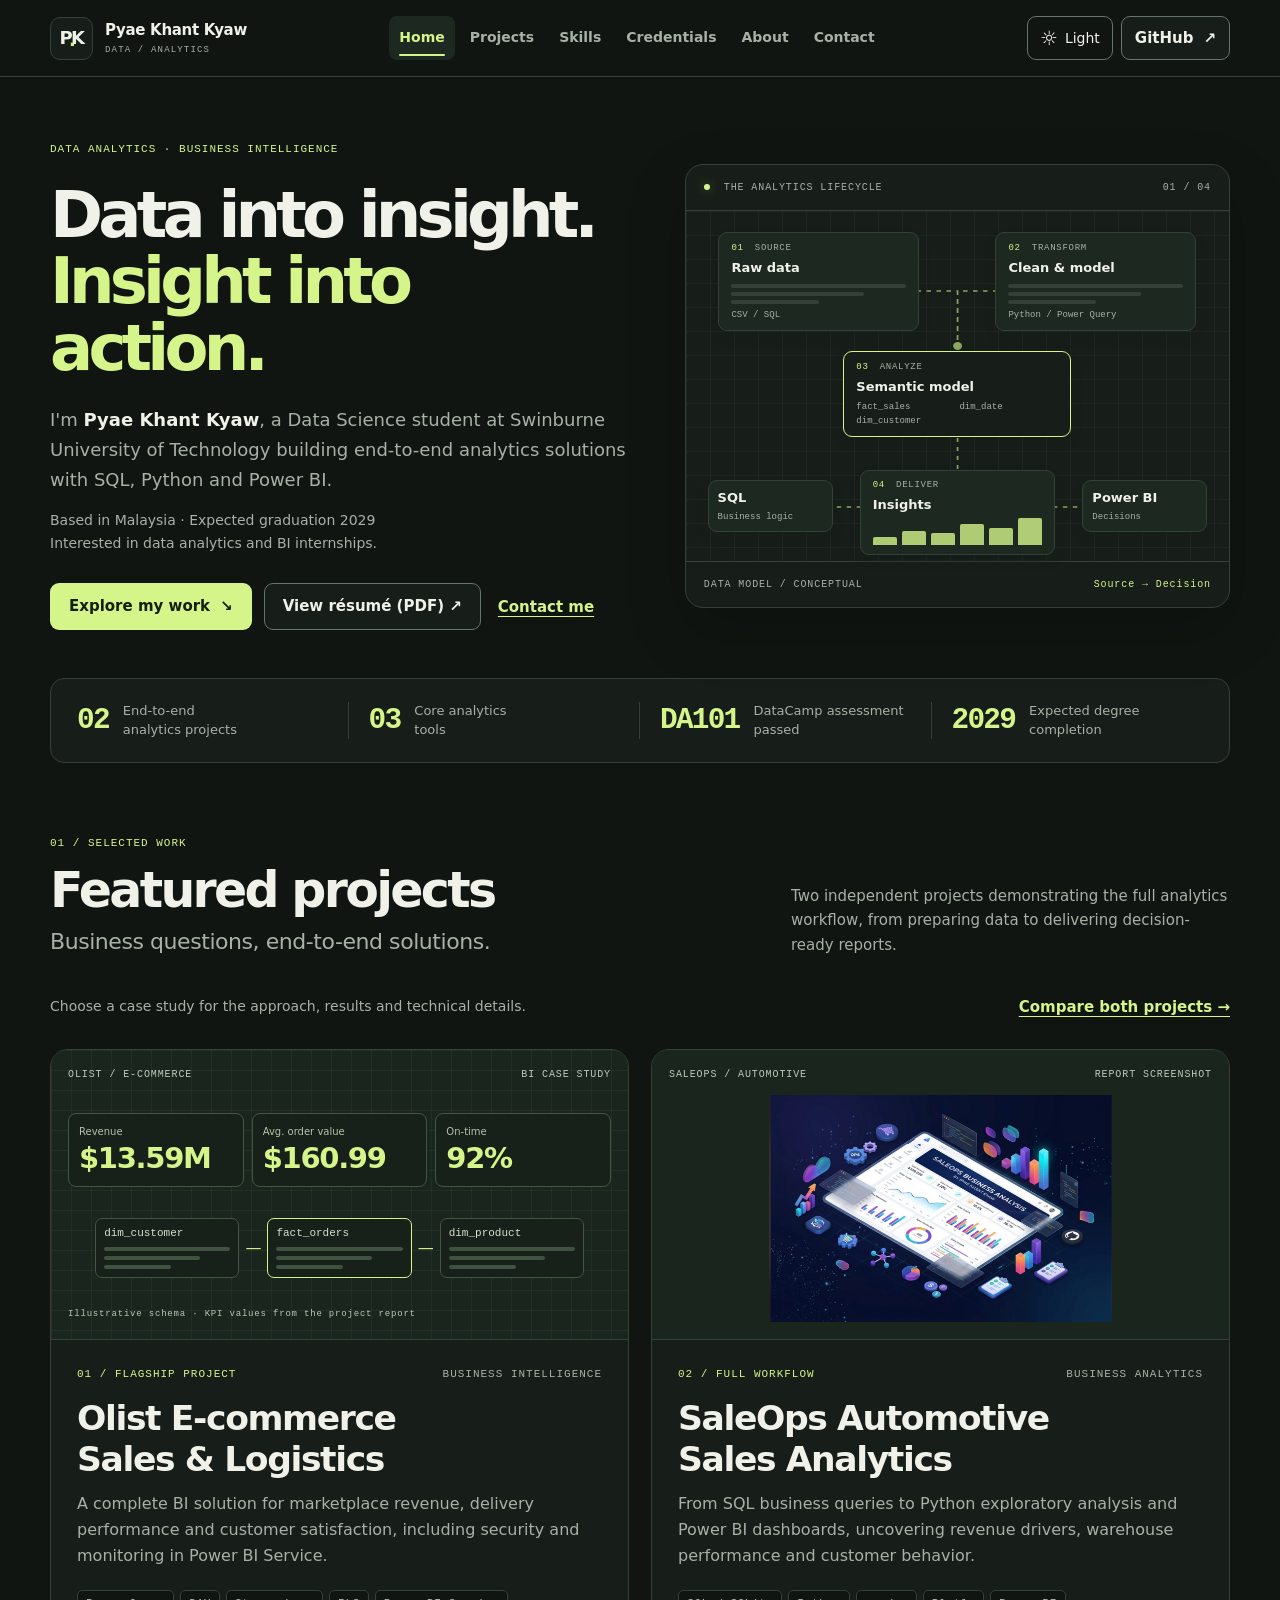
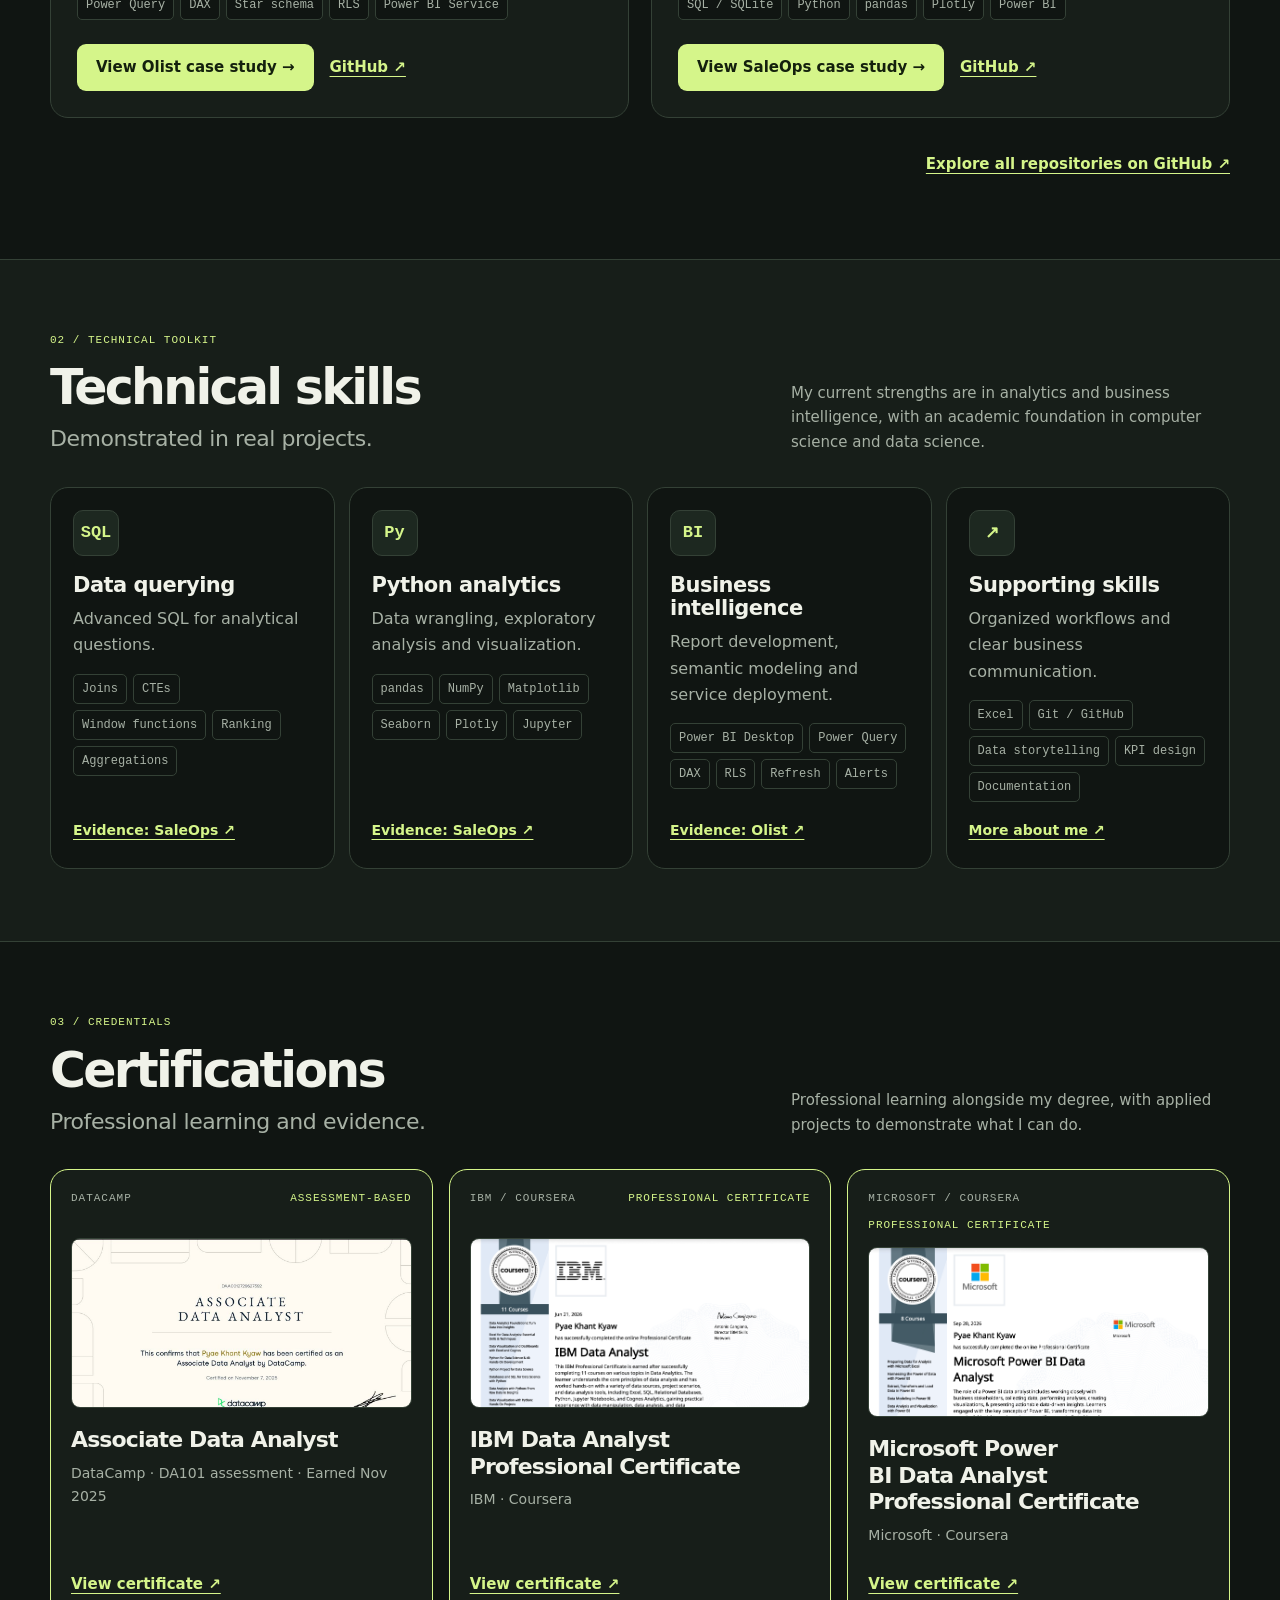
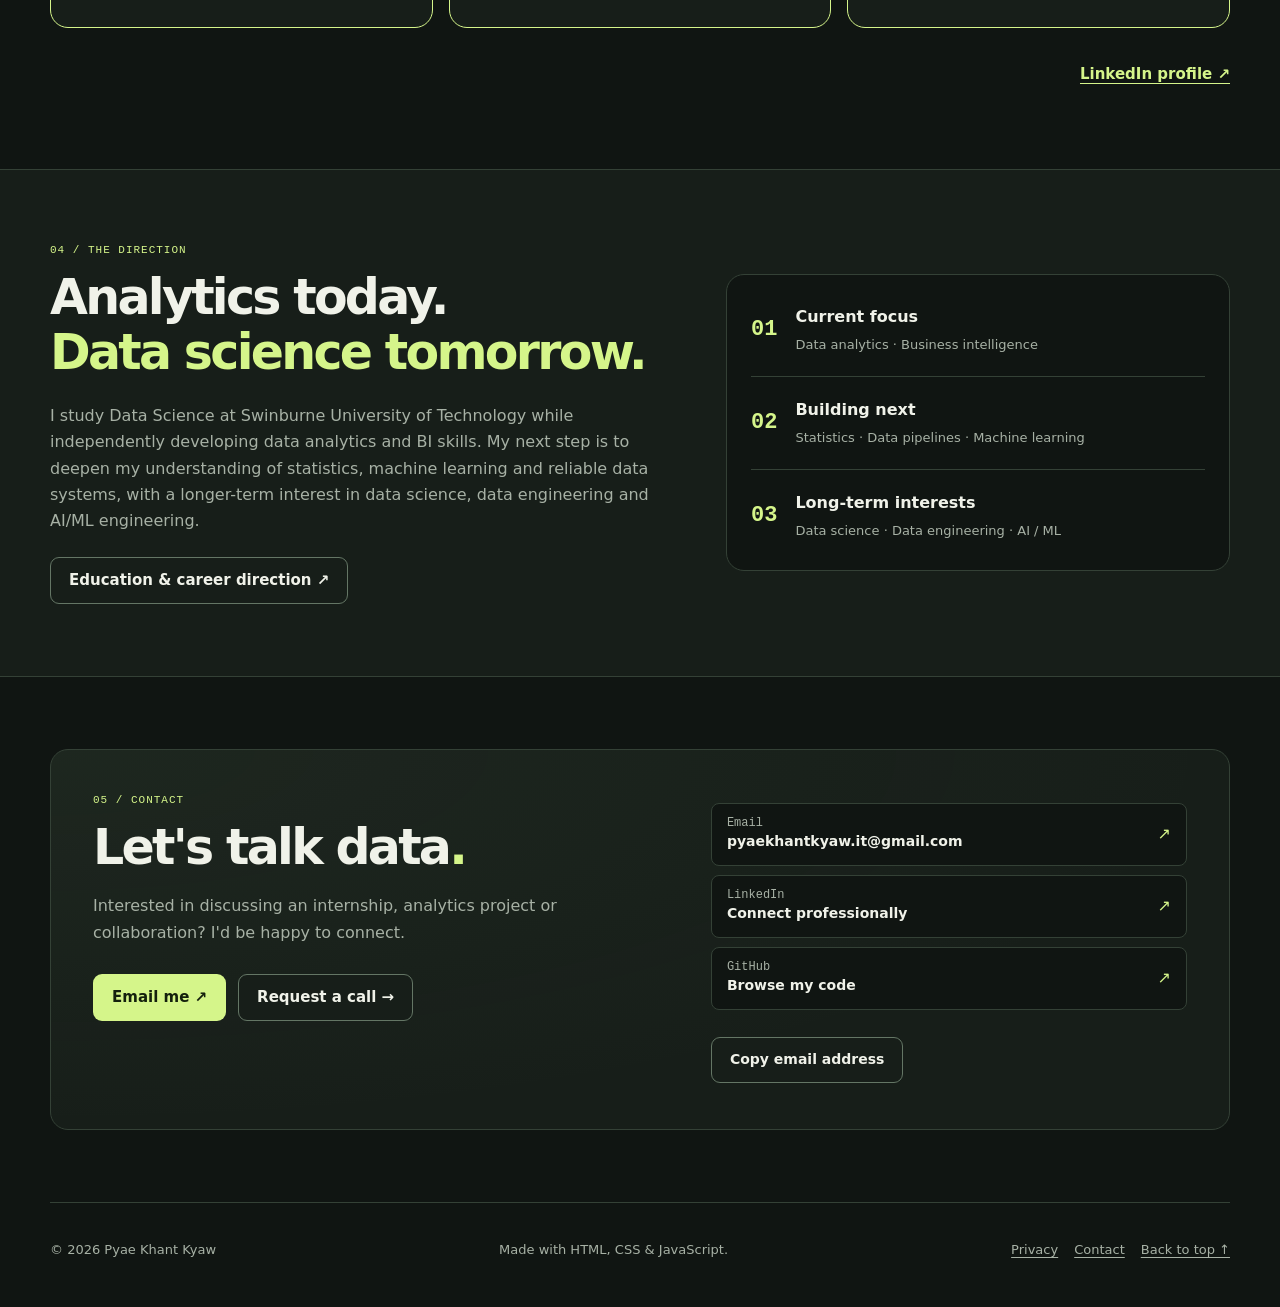
==== commit 784ed238: "Update image name" ====
--- a/index.html
+++ b/index.html
@@ -411,39 +411,51 @@
             <p>DataCamp · DA101 assessment · Earned Nov 2025</p>
             <a class="text-link" href="images/datacampsql.jpg">View certificate ↗</a>
           </article>
-          <article class="cert-card">
+          <article class="cert-card featured-cert">
             <div class="cert-top">
               <span>IBM / COURSERA</span>
               <span class="credential-type">PROFESSIONAL CERTIFICATE</span>
             </div>
-            <div class="cert-image cert-art" data-cert="ibm">
-              <div>
-                <span class="cert-monogram">IBM</span>
-                <small>DATA ANALYTICS</small>
-              </div>
+            <div class="cert-image">
+              <a
+                aria-label="View IBM Data Analyst Professional Certificate"
+                href="images/ibm-certificate.png"
+              >
+                <img
+                  alt="IBM Data Analyst Professional Certificate"
+                  height="680"
+                  loading="lazy"
+                  src="images/ibm-certificate.png"
+                  width="1190"
+                />
+              </a>
             </div>
             <h3>IBM Data Analyst Professional Certificate</h3>
             <p>IBM · Coursera</p>
-            <span class="subtle cert-note" data-cert-link="ibm">
-              Certificate evidence not yet published
-            </span>
+            <a class="text-link" href="images/ibm-certificate.png">View certificate ↗</a>
           </article>
-          <article class="cert-card">
+          <article class="cert-card featured-cert">
             <div class="cert-top">
               <span>MICROSOFT / COURSERA</span>
               <span class="credential-type">PROFESSIONAL CERTIFICATE</span>
             </div>
-            <div class="cert-image cert-art" data-cert="powerbi">
-              <div>
-                <span aria-hidden="true" class="cert-monogram bars"><i></i><i></i><i></i></span>
-                <small>POWER BI</small>
-              </div>
+            <div class="cert-image">
+              <a
+                aria-label="View Microsoft Power BI Data Analyst Professional Certificate"
+                href="images/powerbi-certificate.png"
+              >
+                <img
+                  alt="Microsoft Power BI Data Analyst Professional Certificate"
+                  height="680"
+                  loading="lazy"
+                  src="images/powerbi-certificate.png"
+                  width="1190"
+                />
+              </a>
             </div>
             <h3>Microsoft Power BI Data Analyst Professional Certificate</h3>
             <p>Microsoft · Coursera</p>
-            <span class="subtle cert-note" data-cert-link="powerbi">
-              Certificate evidence not yet published
-            </span>
+            <a class="text-link" href="images/powerbi-certificate.png">View certificate ↗</a>
           </article>
           <!-- Future PL-300 credential: publish only after passing and verifying. -->
         </div>
